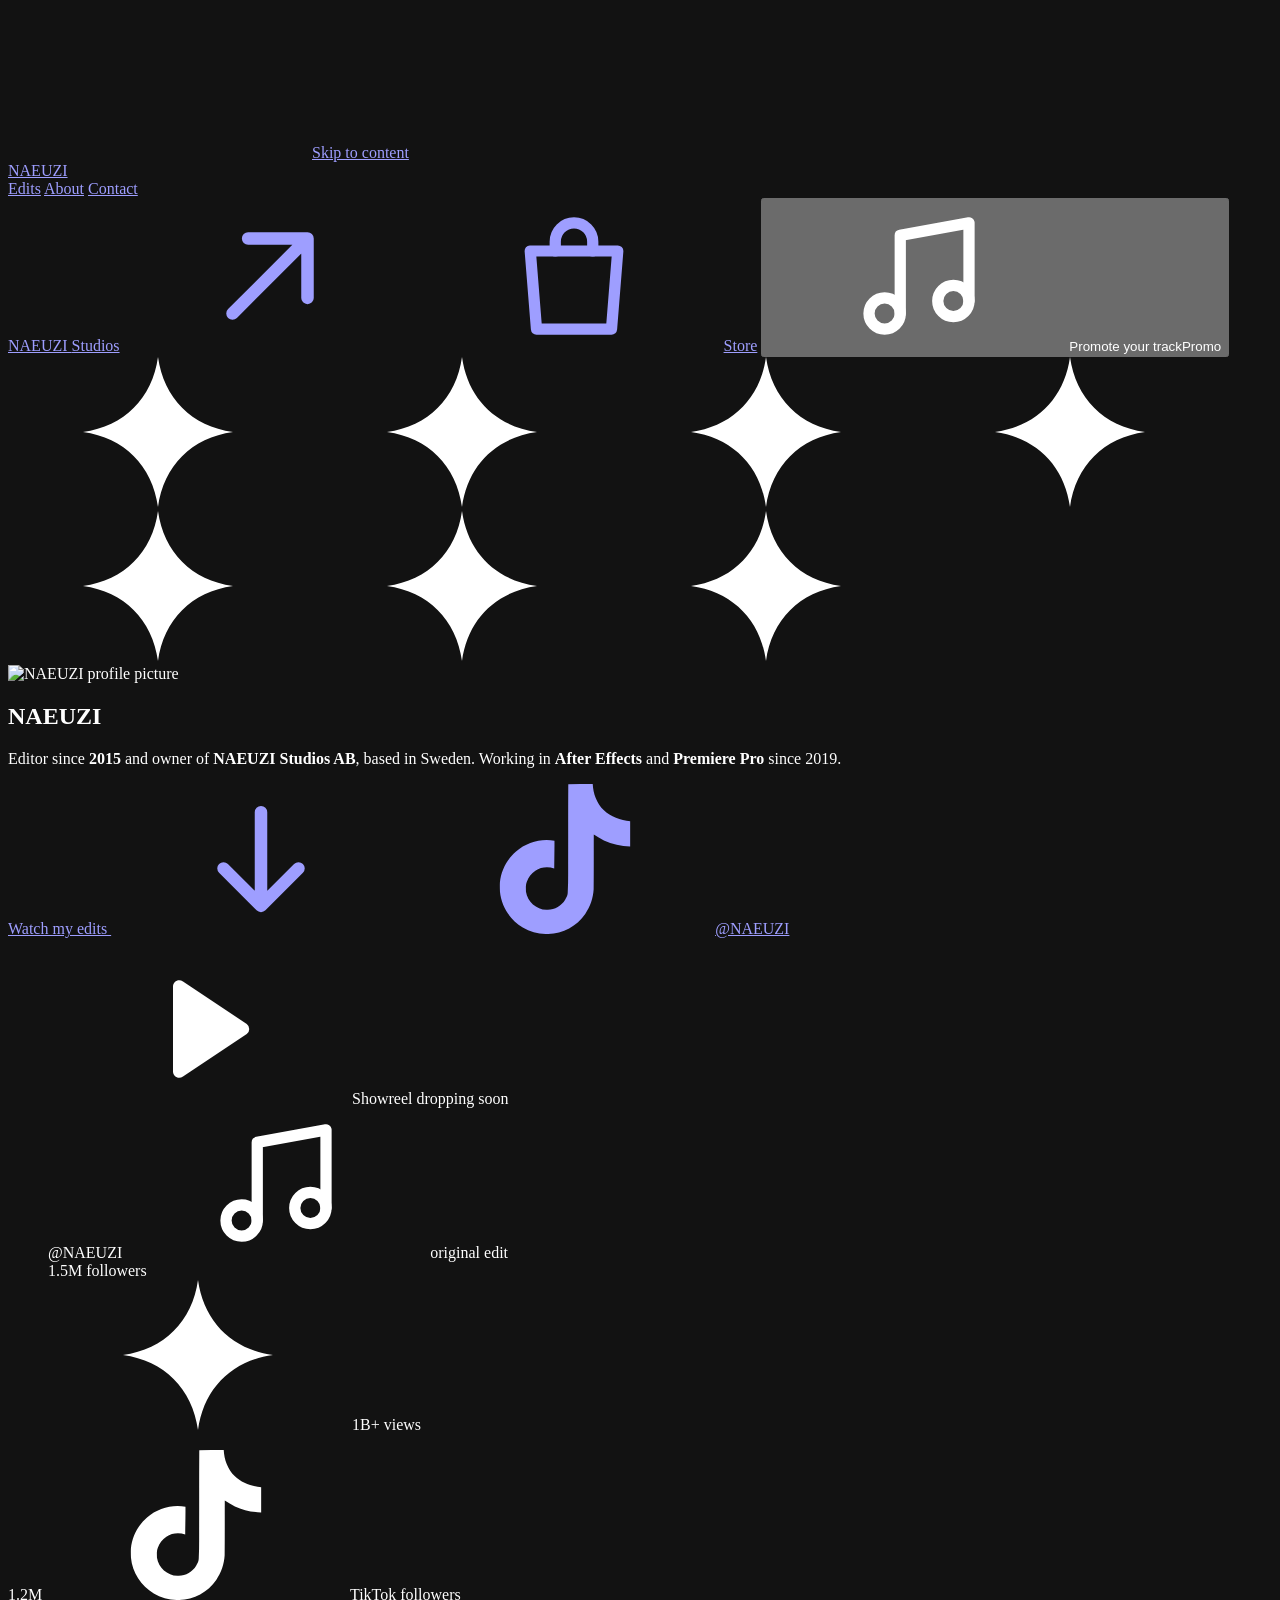
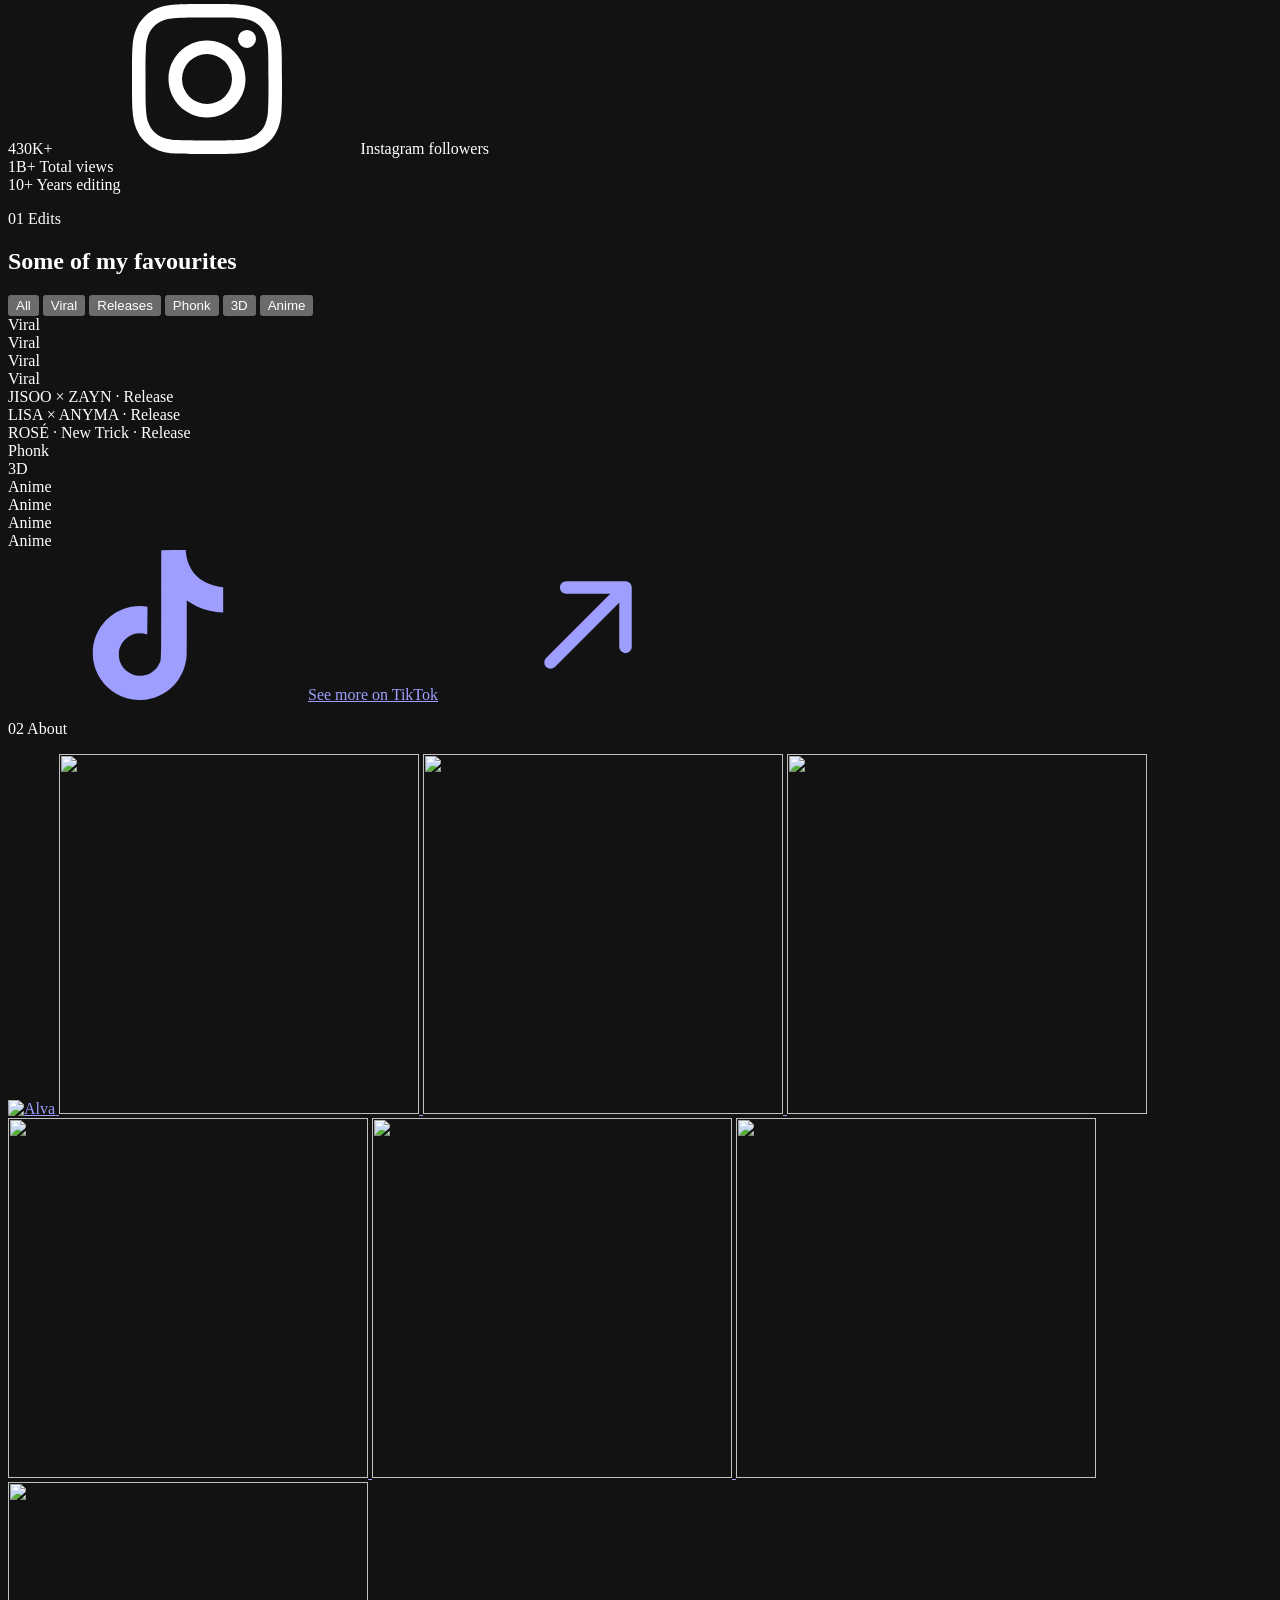
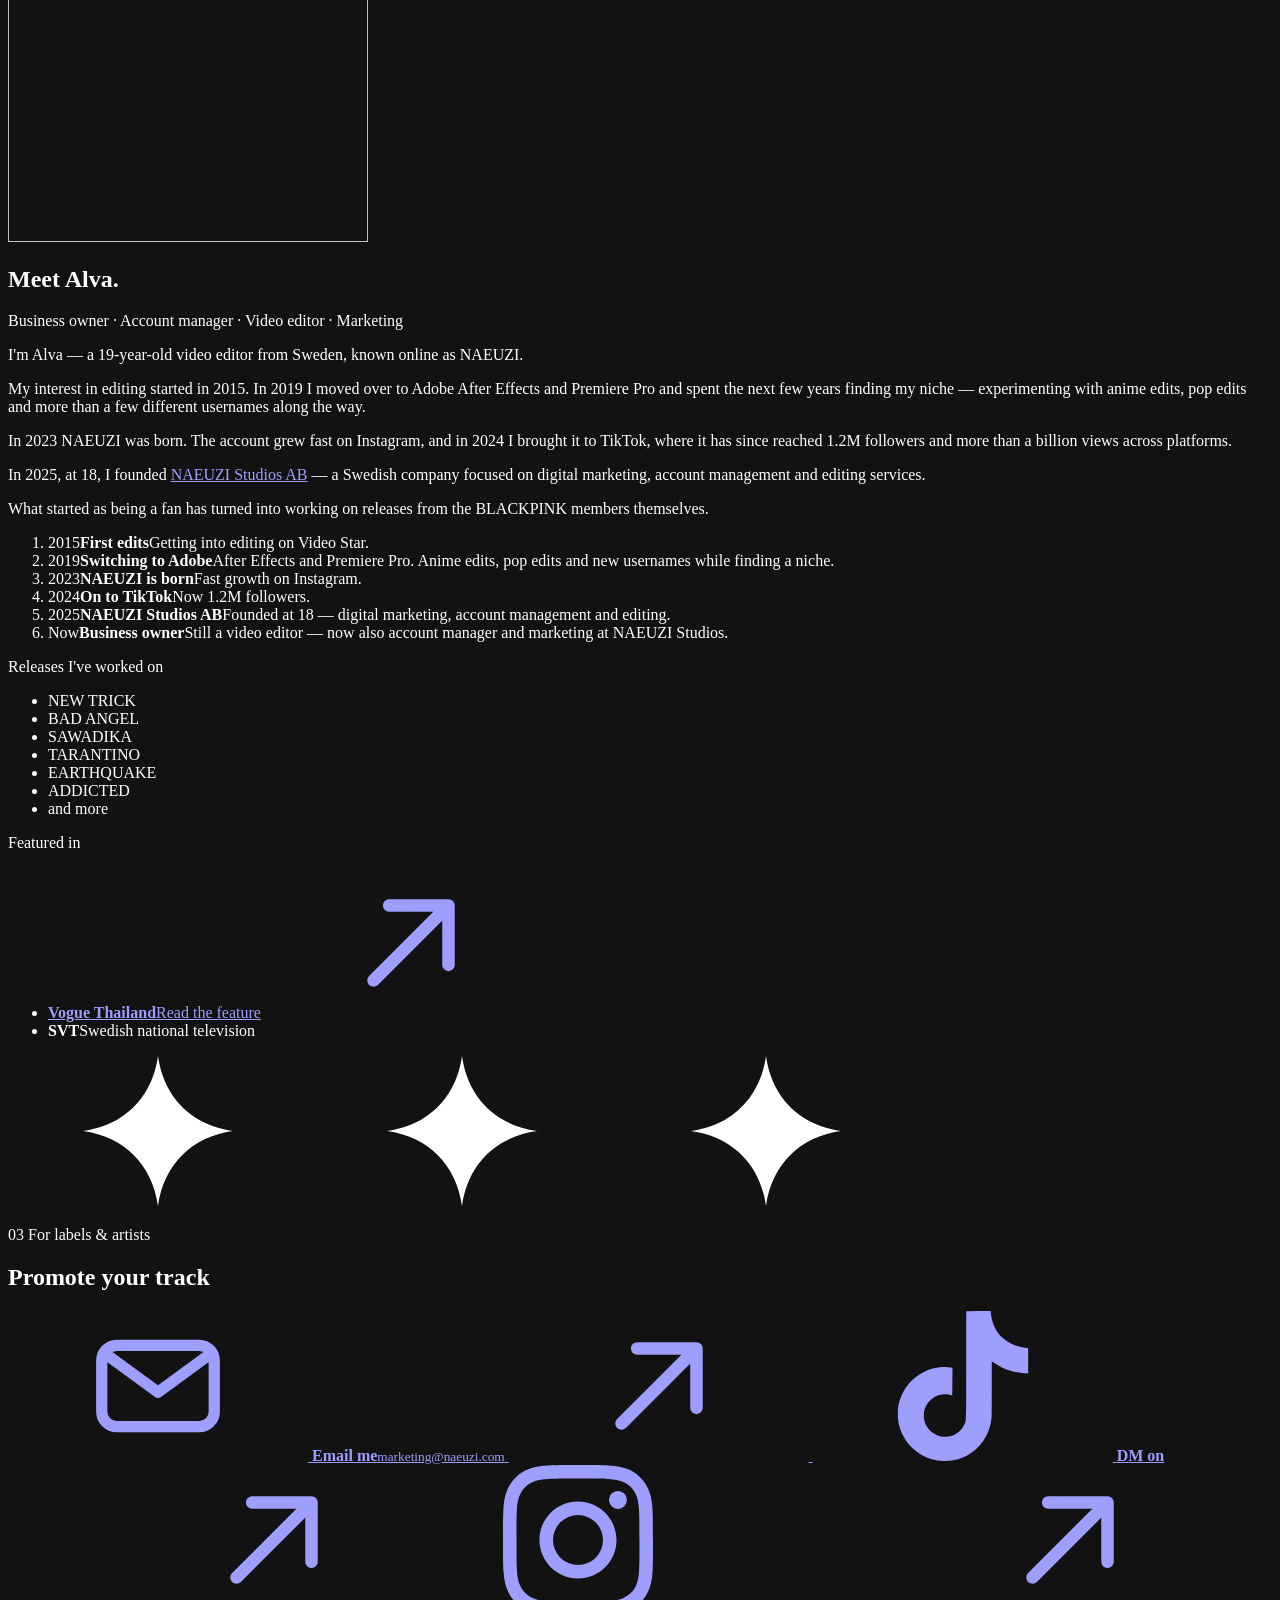
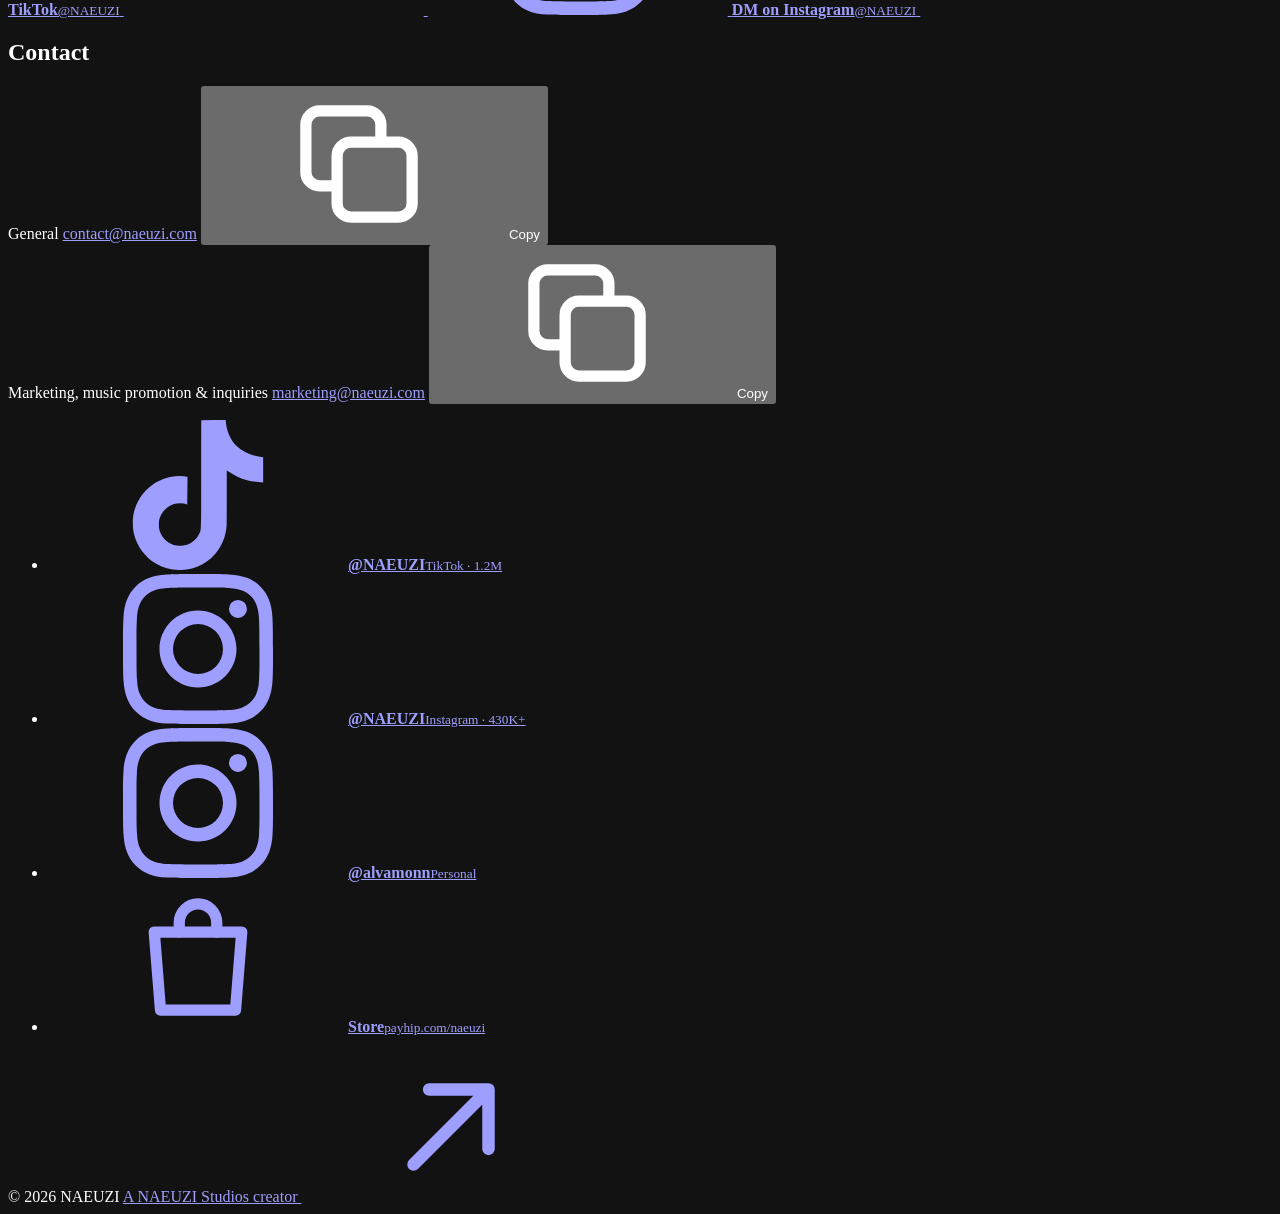
==== index.html @ 48ab193d "Add files via upload" ====
<!doctype html>
<html lang="en" class="no-js">
<head>
  <meta charset="utf-8">
  <meta name="viewport" content="width=device-width, initial-scale=1, viewport-fit=cover">
  <title>NAEUZI — Video Editor</title>
  <meta name="description" content="NAEUZI — video editor since 2015, owner of NAEUZI Studios AB (Sweden), After Effects and Premiere Pro since 2019. 1.2M on TikTok, 430K+ on Instagram, 1B+ views.">
  <meta name="theme-color" content="#0c0516">
  <meta name="color-scheme" content="dark">

  <meta property="og:type" content="website">
  <meta property="og:site_name" content="NAEUZI">
  <meta property="og:title" content="NAEUZI — Video editor">
  <meta property="og:description" content="Editing since 2015. 1.2M on TikTok · 430K+ on Instagram · 1B+ views.">
  <meta name="twitter:card" content="summary">

  <link rel="icon" href="favicon.png" type="image/png">
  <link rel="preconnect" href="https://fonts.googleapis.com">
  <link rel="preconnect" href="https://fonts.gstatic.com" crossorigin>
  <link rel="stylesheet" href="https://fonts.googleapis.com/css2?family=Manrope:wght@400;500;600;700;800&display=swap">
  <link rel="stylesheet" href="assets/css/style.css">
  <script>
    (function (d) {
      d.className = d.className.replace('no-js', 'js');
      if (matchMedia('(prefers-reduced-motion: reduce)').matches) d.classList.add('reduce-motion');
    })(document.documentElement);
  </script>
  <script src="assets/js/main.js" defer></script>
</head>
<body>
  <!-- Icon sprite (brand icons: Simple Icons, CC0) -->
  <svg class="sprite" aria-hidden="true" focusable="false">
    <symbol id="i-spark" viewBox="0 0 24 24"><path fill="currentColor" d="M12 0c.9 6.6 5.4 11.1 12 12-6.6.9-11.1 5.4-12 12-.9-6.6-5.4-11.1-12-12C6.6 11.1 11.1 6.6 12 0z"/></symbol>
    <symbol id="i-arrow" viewBox="0 0 24 24"><path d="M6 18L18 6M8.5 6H18v9.5" fill="none" stroke="currentColor" stroke-width="2" stroke-linecap="round" stroke-linejoin="round"/></symbol>
    <symbol id="i-down" viewBox="0 0 24 24"><path d="M12 4.5v15M6 13.5l6 6 6-6" fill="none" stroke="currentColor" stroke-width="2" stroke-linecap="round" stroke-linejoin="round"/></symbol>
    <symbol id="i-mail" viewBox="0 0 24 24"><g fill="none" stroke="currentColor" stroke-width="1.8" stroke-linejoin="round"><rect x="3" y="5.5" width="18" height="13" rx="2.4"/><path d="M3.8 7l8.2 6 8.2-6" stroke-linecap="round"/></g></symbol>
    <symbol id="i-copy" viewBox="0 0 24 24"><g fill="none" stroke="currentColor" stroke-width="1.8" stroke-linejoin="round"><rect x="8.5" y="8.5" width="12" height="12" rx="2.2"/><path d="M15.5 8.5V5.7a2.2 2.2 0 0 0-2.2-2.2H5.7a2.2 2.2 0 0 0-2.2 2.2v7.6a2.2 2.2 0 0 0 2.2 2.2h2.8"/></g></symbol>
    <symbol id="i-check" viewBox="0 0 24 24"><path d="M5 12.5l4.5 4.5L19 7" fill="none" stroke="currentColor" stroke-width="2" stroke-linecap="round" stroke-linejoin="round"/></symbol>
    <symbol id="i-close" viewBox="0 0 24 24"><path d="M6 6l12 12M18 6L6 18" fill="none" stroke="currentColor" stroke-width="2" stroke-linecap="round"/></symbol>
    <symbol id="i-play" viewBox="0 0 24 24"><path fill="currentColor" d="M8 5.2v13.6c0 .8.9 1.3 1.6.8l10.2-6.8a1 1 0 0 0 0-1.6L9.6 4.4C8.9 3.9 8 4.4 8 5.2z"/></symbol>
    <symbol id="i-sound" viewBox="0 0 24 24"><g fill="none" stroke="currentColor" stroke-width="1.8" stroke-linecap="round" stroke-linejoin="round"><path d="M4 9.5h3.5L12 5.5v13l-4.5-4H4z"/><path d="M15.5 9a4.5 4.5 0 0 1 0 6M18 6.5a8 8 0 0 1 0 11"/></g></symbol>
    <symbol id="i-mute" viewBox="0 0 24 24"><g fill="none" stroke="currentColor" stroke-width="1.8" stroke-linecap="round" stroke-linejoin="round"><path d="M4 9.5h3.5L12 5.5v13l-4.5-4H4z"/><path d="M16 9.5l5 5M21 9.5l-5 5"/></g></symbol>
    <symbol id="i-music" viewBox="0 0 24 24"><g fill="none" stroke="currentColor" stroke-width="1.8" stroke-linecap="round" stroke-linejoin="round"><path d="M9 18V5.5l11-2V16"/><circle cx="6.5" cy="18" r="2.5"/><circle cx="17.5" cy="16" r="2.5"/></g></symbol>
    <symbol id="i-bag" viewBox="0 0 24 24"><g fill="none" stroke="currentColor" stroke-width="1.8" stroke-linecap="round" stroke-linejoin="round"><path d="M5 8h14l-1 12.5H6z"/><path d="M9 8V6.5a3 3 0 0 1 6 0V8"/></g></symbol>
    <symbol id="i-tiktok" viewBox="0 0 24 24"><path fill="currentColor" d="M12.525.02c1.31-.02 2.61-.01 3.91-.02.08 1.53.63 3.09 1.75 4.17 1.12 1.11 2.7 1.62 4.24 1.79v4.03c-1.44-.05-2.89-.35-4.2-.97-.57-.26-1.1-.59-1.62-.93-.01 2.92.01 5.84-.02 8.75-.08 1.4-.54 2.79-1.35 3.94-1.31 1.92-3.58 3.17-5.91 3.21-1.43.08-2.86-.31-4.08-1.03-2.02-1.19-3.44-3.37-3.65-5.71-.02-.5-.03-1-.01-1.49.18-1.9 1.12-3.72 2.58-4.96 1.66-1.44 3.98-2.13 6.15-1.72.02 1.48-.04 2.96-.04 4.44-.99-.32-2.15-.23-3.02.37-.63.41-1.11 1.04-1.36 1.75-.21.51-.15 1.07-.14 1.61.24 1.64 1.82 3.02 3.5 2.87 1.12-.01 2.19-.66 2.77-1.61.19-.33.4-.67.41-1.06.1-1.79.06-3.57.07-5.36.01-4.03-.01-8.05.02-12.07z"/></symbol>
    <symbol id="i-instagram" viewBox="0 0 24 24"><path fill="currentColor" d="M7.0301.084c-1.2768.0602-2.1487.264-2.911.5634-.7888.3075-1.4575.72-2.1228 1.3877-.6652.6677-1.075 1.3368-1.3802 2.127-.2954.7638-.4956 1.6365-.552 2.914-.0564 1.2775-.0689 1.6882-.0626 4.947.0062 3.2586.0206 3.6671.0825 4.9473.061 1.2765.264 2.1482.5635 2.9107.308.7889.72 1.4573 1.388 2.1228.6679.6655 1.3365 1.0743 2.1285 1.38.7632.295 1.6361.4961 2.9134.552 1.2773.056 1.6884.069 4.9462.0627 3.2578-.0062 3.668-.0207 4.9478-.0814 1.28-.0607 2.147-.2652 2.9098-.5633.7889-.3086 1.4578-.72 2.1228-1.3881.665-.6682 1.0745-1.3378 1.3795-2.1284.2957-.7632.4966-1.636.552-2.9124.056-1.2809.0692-1.6898.063-4.948-.0063-3.2583-.021-3.6668-.0817-4.9465-.0607-1.2797-.264-2.1487-.5633-2.9117-.3084-.7889-.72-1.4568-1.3876-2.1228C21.2982 1.33 20.628.9208 19.8378.6165 19.074.321 18.2017.1197 16.9244.0645 15.6471.0093 15.236-.005 11.977.0014 8.718.0076 8.31.0215 7.0301.0839m.1402 21.6932c-1.17-.0509-1.8053-.2453-2.2287-.408-.5606-.216-.96-.4771-1.3819-.895-.422-.4178-.6811-.8186-.9-1.378-.1644-.4234-.3624-1.058-.4171-2.228-.0595-1.2645-.072-1.6442-.079-4.848-.007-3.2037.0053-3.583.0607-4.848.05-1.169.2456-1.805.408-2.2282.216-.5613.4762-.96.895-1.3816.4188-.4217.8184-.6814 1.3783-.9003.423-.1651 1.0575-.3614 2.227-.4171 1.2655-.06 1.6447-.072 4.848-.079 3.2033-.007 3.5835.005 4.8495.0608 1.169.0508 1.8053.2445 2.228.408.5608.216.96.4754 1.3816.895.4217.4194.6816.8176.9005 1.3787.1653.4217.3617 1.056.4169 2.2263.0602 1.2655.0739 1.645.0796 4.848.0058 3.203-.0055 3.5834-.061 4.848-.051 1.17-.245 1.8055-.408 2.2294-.216.5604-.4763.96-.8954 1.3814-.419.4215-.8181.6811-1.3783.9-.4224.1649-1.0577.3617-2.2262.4174-1.2656.0595-1.6448.072-4.8493.079-3.2045.007-3.5825-.006-4.848-.0608M16.953 5.5864A1.44 1.44 0 1 0 18.39 4.144a1.44 1.44 0 0 0-1.437 1.4424M5.8385 12.012c.0067 3.4032 2.7706 6.1557 6.173 6.1493 3.4026-.0065 6.157-2.7701 6.1506-6.1733-.0065-3.4032-2.771-6.1565-6.174-6.1498-3.403.0067-6.156 2.771-6.1496 6.1738M8 12.0077a4 4 0 1 1 4.008 3.9921A3.9996 3.9996 0 0 1 8 12.0077"/></symbol>
  </svg>

  <a class="skip-link" href="#main">Skip to content</a>

  <!-- Atmosphere -->
  <div class="grain" aria-hidden="true"></div>

  <!-- Nav -->
  <header class="nav" data-nav>
    <a class="brand" href="#top" aria-label="NAEUZI — back to top">
      <span class="brand__name">NAEUZI</span>
    </a>
    <nav class="nav__links" aria-label="Sections">
      <a href="#work">Edits</a>
      <a href="#about">About</a>
      <a href="#contact">Contact</a>
    </nav>
    <div class="nav__actions">
      <a class="btn btn--ghost btn--sm" href="https://naeuzistudios.com" target="_blank" rel="noopener"><span><span class="hide-sm">NAEUZI </span>Studios</span><svg class="icon" aria-hidden="true"><use href="#i-arrow"/></svg></a>
      <a class="btn btn--ghost btn--sm" href="https://payhip.com/naeuzi" target="_blank" rel="noopener"><svg class="icon" aria-hidden="true"><use href="#i-bag"/></svg>Store</a>
      <button class="btn btn--primary btn--sm" type="button" data-promo-open>
        <svg class="icon" aria-hidden="true"><use href="#i-music"/></svg><span class="hide-sm">Promote your track</span><span class="show-sm">Promo</span>
      </button>
    </div>
  </header>

  <main id="main">
    <!-- Hero -->
    <section class="hero" id="top">
      <div class="sparks" aria-hidden="true">
        <svg style="--x:8%;--y:22%;--s:18px;--d:0s"><use href="#i-spark"/></svg>
        <svg style="--x:17%;--y:70%;--s:12px;--d:1.2s"><use href="#i-spark"/></svg>
        <svg style="--x:44%;--y:12%;--s:10px;--d:.6s"><use href="#i-spark"/></svg>
        <svg style="--x:53%;--y:84%;--s:16px;--d:2s"><use href="#i-spark"/></svg>
        <svg style="--x:91%;--y:18%;--s:14px;--d:1.6s"><use href="#i-spark"/></svg>
        <svg style="--x:96%;--y:62%;--s:9px;--d:.3s"><use href="#i-spark"/></svg>
        <svg style="--x:70%;--y:6%;--s:8px;--d:2.4s"><use href="#i-spark"/></svg>
      </div>

      <div class="hero__text">
        <img class="hero__avatar" src="assets/img/pfp.jpg" width="428" height="531" alt="NAEUZI profile picture" data-reveal>
        <h1 class="hero__title">
          <span class="line" data-reveal><span class="hl">NAEUZI</span></span>
        </h1>
        <p class="hero__lead" data-reveal>Editor since <strong>2015</strong> and owner of <strong>NAEUZI Studios AB</strong>, based in Sweden. Working in <strong>After Effects</strong> and <strong>Premiere Pro</strong> since 2019.</p>
        <div class="hero__actions" data-reveal>
          <a class="btn btn--primary" href="#work">Watch my edits <svg class="icon" aria-hidden="true"><use href="#i-down"/></svg></a>
          <a class="btn btn--ghost" href="https://www.tiktok.com/@naeuzi" target="_blank" rel="noopener"><svg class="icon" aria-hidden="true"><use href="#i-tiktok"/></svg>@NAEUZI</a>
        </div>
      </div>

      <!-- Featured edit: put a showreel here later (see README) -->
      <figure class="hero__phone" data-reveal>
        <div class="phone">
          <div class="phone__screen edit__media" data-src="assets/edits/showreel.mp4" data-poster="assets/edits/showreel.jpg">
            <div class="placeholder">
              <svg class="placeholder__icon" aria-hidden="true"><use href="#i-play"/></svg>
              <span class="placeholder__label">Showreel</span>
              <span class="placeholder__sub">dropping soon</span>
            </div>
          </div>
          <div class="phone__ui" aria-hidden="true">
            <span class="phone__handle">@NAEUZI</span>
            <span class="phone__sound"><svg class="icon"><use href="#i-music"/></svg> original edit</span>
          </div>
        </div>
        <figcaption class="float-tag float-tag--a">1.5M followers</figcaption>
        <figcaption class="float-tag float-tag--b"><svg class="icon" aria-hidden="true"><use href="#i-spark"/></svg> 1B+ views</figcaption>
      </figure>
    </section>

    <!-- Stats -->
    <section class="stats" aria-label="Numbers">
      <div class="stat" data-reveal>
        <span class="stat__num" data-count="1.2" data-decimals="1" data-suffix="M">1.2M</span>
        <span class="stat__label"><svg class="icon" aria-hidden="true"><use href="#i-tiktok"/></svg> TikTok followers</span>
      </div>
      <div class="stat" data-reveal>
        <span class="stat__num" data-count="430" data-suffix="K+">430K+</span>
        <span class="stat__label"><svg class="icon" aria-hidden="true"><use href="#i-instagram"/></svg> Instagram followers</span>
      </div>
      <div class="stat" data-reveal>
        <span class="stat__num" data-count="1" data-suffix="B+">1B+</span>
        <span class="stat__label">Total views</span>
      </div>
      <div class="stat" data-reveal>
        <span class="stat__num" data-count="10" data-suffix="+" data-years-since="2015">10+</span>
        <span class="stat__label">Years editing</span>
      </div>
    </section>


    <!-- Work -->
    <section class="section" id="work">
      <header class="section__head">
        <p class="eyebrow" data-reveal><span>01</span> Edits</p>
        <h2 class="section__title" data-reveal>Some of my favourites</h2>
      </header>

      <div class="filters" role="group" aria-label="Filter edits" data-reveal>
        <button type="button" aria-pressed="true" data-filter="all">All</button>
        <button type="button" aria-pressed="false" data-filter="viral">Viral</button>
        <button type="button" aria-pressed="false" data-filter="release">Releases</button>
        <button type="button" aria-pressed="false" data-filter="phonk">Phonk</button>
        <button type="button" aria-pressed="false" data-filter="3d">3D</button>
        <button type="button" aria-pressed="false" data-filter="anime">Anime</button>
      </div>

      <!--
        EDIT SLOTS — see README "Adding your edits".
        Fill data-src with a video file (e.g. assets/edits/anime-01.mp4) and/or
        data-link with the TikTok / Instagram post. Empty slots show "coming soon".
      -->
      <div class="edits">
        <article class="edit" data-cat="viral" data-reveal>
          <div class="edit__media" data-src="assets/edits/viral-01.mp4" data-poster="assets/edits/viral-01.jpg" data-views="24.7M" data-link="https://www.tiktok.com/@naeuzi/video/7648976944112995606"></div>
          <footer class="edit__meta"><span class="edit__tag">Viral</span></footer>
        </article>
        <article class="edit" data-cat="viral" data-reveal>
          <div class="edit__media" data-src="assets/edits/viral-02.mp4" data-poster="assets/edits/viral-02.jpg" data-views="17.5M" data-link="https://www.tiktok.com/@naeuzi/video/7472521870210780438"></div>
          <footer class="edit__meta"><span class="edit__tag">Viral</span></footer>
        </article>
        <article class="edit" data-cat="viral" data-reveal>
          <div class="edit__media" data-src="assets/edits/viral-03.mp4" data-poster="assets/edits/viral-03.jpg" data-views="22M" data-link="https://www.tiktok.com/@naeuzi/video/7454333151347887382"></div>
          <footer class="edit__meta"><span class="edit__tag">Viral</span></footer>
        </article>
        <article class="edit" data-cat="viral" data-reveal>
          <div class="edit__media" data-src="assets/edits/viral-04.mp4" data-poster="assets/edits/viral-04.jpg" data-views="10M" data-link="https://www.tiktok.com/@naeuzi/video/7694306692527361302"></div>
          <footer class="edit__meta"><span class="edit__tag">Viral</span></footer>
        </article>
        <article class="edit" data-cat="release" data-reveal>
          <div class="edit__media" data-src="assets/edits/release-01.mp4" data-poster="assets/edits/release-01.jpg" data-link="https://www.tiktok.com/@naeuzi/video/7559190775293054230"></div>
          <footer class="edit__meta"><span class="edit__tag">JISOO × ZAYN · Release</span></footer>
        </article>
        <article class="edit" data-cat="release" data-reveal>
          <div class="edit__media" data-src="assets/edits/release-02.mp4" data-poster="assets/edits/release-02.jpg" data-link="https://www.tiktok.com/@naeuzi/video/7626412530797219094"></div>
          <footer class="edit__meta"><span class="edit__tag">LISA × ANYMA · Release</span></footer>
        </article>
        <article class="edit" data-cat="release" data-reveal>
          <div class="edit__media" data-src="assets/edits/release-03.mp4" data-poster="assets/edits/release-03.jpg" data-link="https://www.tiktok.com/@naeuzi/video/7686655894150532374"></div>
          <footer class="edit__meta"><span class="edit__tag">ROSÉ · New Trick · Release</span></footer>
        </article>
        <article class="edit" data-cat="phonk" data-reveal>
          <div class="edit__media" data-src="assets/edits/phonk-01.mp4" data-poster="assets/edits/phonk-01.jpg" data-fit="contain" data-link="https://www.tiktok.com/@naeuzi/video/7642870063099383062"></div>
          <footer class="edit__meta"><span class="edit__tag">Phonk</span></footer>
        </article>
        <article class="edit" data-cat="3d" data-reveal>
          <div class="edit__media" data-src="assets/edits/3d-01.mp4" data-poster="assets/edits/3d-01.jpg" data-fit="contain" data-link=""></div>
          <footer class="edit__meta"><span class="edit__tag">3D</span></footer>
        </article>
        <article class="edit" data-cat="anime" data-reveal>
          <div class="edit__media" data-src="assets/edits/anime-01.mp4" data-poster="assets/edits/anime-01.jpg" data-fit="contain" data-link=""></div>
          <footer class="edit__meta"><span class="edit__tag">Anime</span></footer>
        </article>
        <article class="edit" data-cat="anime" data-reveal>
          <div class="edit__media" data-src="assets/edits/anime-02.mp4" data-poster="assets/edits/anime-02.jpg" data-fit="contain" data-link=""></div>
          <footer class="edit__meta"><span class="edit__tag">Anime</span></footer>
        </article>
        <article class="edit" data-cat="anime" data-reveal>
          <div class="edit__media" data-src="assets/edits/anime-03.mp4" data-poster="assets/edits/anime-03.jpg" data-fit="contain" data-link=""></div>
          <footer class="edit__meta"><span class="edit__tag">Anime</span></footer>
        </article>
        <article class="edit" data-cat="anime" data-reveal>
          <div class="edit__media" data-src="assets/edits/anime-04.mp4" data-poster="assets/edits/anime-04.jpg" data-fit="contain" data-link=""></div>
          <footer class="edit__meta"><span class="edit__tag">Anime</span></footer>
        </article>
      </div>

      <div class="see-more" data-reveal>
        <a class="btn btn--ghost" href="https://www.tiktok.com/@naeuzi" target="_blank" rel="noopener"><svg class="icon" aria-hidden="true"><use href="#i-tiktok"/></svg>See more on TikTok<svg class="icon" aria-hidden="true"><use href="#i-arrow"/></svg></a>
      </div>
    </section>

    <!-- About -->
    <section class="section about" id="about">
      <div class="about__text">
        <p class="eyebrow" data-reveal><span>02</span> About</p>
        <div class="about__head" data-reveal>
          <a class="about__photo" href="https://www.instagram.com/alvamonn" target="_blank" rel="noopener" aria-label="Alva on Instagram (@alvamonn)">
            <img class="is-on" src="assets/img/alva-2.jpg" width="360" height="360" alt="Alva">
            <img src="assets/img/alva-3.jpg" width="360" height="360" alt="" aria-hidden="true">
            <img src="assets/img/alva-4.jpg" width="360" height="360" alt="" aria-hidden="true" loading="lazy">
            <img src="assets/img/alva-5.jpg" width="360" height="360" alt="" aria-hidden="true" loading="lazy">
            <img src="assets/img/alva-6.jpg" width="360" height="360" alt="" aria-hidden="true" loading="lazy">
            <img src="assets/img/alva-7.jpg" width="360" height="360" alt="" aria-hidden="true" loading="lazy">
            <img src="assets/img/alva-8.jpg" width="360" height="360" alt="" aria-hidden="true" loading="lazy">
            <img src="assets/img/alva-9.jpg" width="360" height="360" alt="" aria-hidden="true" loading="lazy">
          </a>
          <h2 class="section__title">Meet Alva.</h2>
        </div>
        <p class="about__roles" data-reveal>Business owner <span>·</span> Account manager <span>·</span> Video editor <span>·</span> Marketing</p>
        <p class="about__intro" data-reveal>I'm Alva — a 19-year-old video editor from Sweden, known online as NAEUZI.</p>
        <p class="section__lead" data-reveal>My interest in editing started in 2015. In 2019 I moved over to Adobe After Effects and Premiere Pro and spent the next few years finding my niche — experimenting with anime edits, pop edits and more than a few different usernames along the way.</p>
        <p class="section__lead" data-reveal>In 2023 NAEUZI was born. The account grew fast on Instagram, and in 2024 I brought it to TikTok, where it has since reached 1.2M followers and more than a billion views across platforms.</p>
        <p class="section__lead" data-reveal>In 2025, at 18, I founded <a class="link" href="https://naeuzistudios.com" target="_blank" rel="noopener">NAEUZI Studios AB</a> — a Swedish company focused on digital marketing, account management and editing services.</p>
        <p class="section__lead" data-reveal>What started as being a fan has turned into working on releases from the BLACKPINK members themselves.</p>
      </div>
      <ol class="timeline" aria-label="Timeline">
        <li data-reveal><span class="timeline__year">2015</span><span class="timeline__text"><strong>First edits</strong>Getting into editing on Video Star.</span></li>
        <li data-reveal><span class="timeline__year">2019</span><span class="timeline__text"><strong>Switching to Adobe</strong>After Effects and Premiere Pro. Anime edits, pop edits and new usernames while finding a niche.</span></li>
        <li data-reveal><span class="timeline__year">2023</span><span class="timeline__text"><strong>NAEUZI is born</strong>Fast growth on Instagram.</span></li>
        <li data-reveal><span class="timeline__year">2024</span><span class="timeline__text"><strong>On to TikTok</strong>Now 1.2M followers.</span></li>
        <li data-reveal><span class="timeline__year">2025</span><span class="timeline__text"><strong>NAEUZI Studios AB</strong>Founded at 18 — digital marketing, account management and editing.</span></li>
        <li data-reveal><span class="timeline__year">Now</span><span class="timeline__text"><strong>Business owner</strong>Still a video editor — now also account manager and marketing at NAEUZI Studios.</span></li>
      </ol>

      <div class="about__cards">
        <div class="about__card" data-reveal>
          <p class="about__label">Releases I've worked on</p>
          <ul class="chips">
            <li>NEW TRICK</li><li>BAD ANGEL</li><li>SAWADIKA</li><li>TARANTINO</li><li>EARTHQUAKE</li><li>ADDICTED</li><li class="chips__more">and more</li>
          </ul>
        </div>
        <div class="about__card" data-reveal>
          <p class="about__label">Featured in</p>
          <ul class="press">
            <li><a href="https://vogue.co.th/article/naeuzi" target="_blank" rel="noopener"><strong>Vogue Thailand</strong><span>Read the feature</span><svg class="icon" aria-hidden="true"><use href="#i-arrow"/></svg></a></li>
            <li><div><strong>SVT</strong><span>Swedish national television</span></div></li>
          </ul>
        </div>
      </div>
    </section>

    <!-- Promote your track -->
    <section class="section promo" id="promo">
      <div class="promo__card">
        <div class="sparks" aria-hidden="true">
          <svg style="--x:6%;--y:14%;--s:14px;--d:.4s"><use href="#i-spark"/></svg>
          <svg style="--x:94%;--y:20%;--s:18px;--d:1.4s"><use href="#i-spark"/></svg>
          <svg style="--x:88%;--y:86%;--s:10px;--d:2.2s"><use href="#i-spark"/></svg>
        </div>
        <header class="section__head section__head--center">
          <p class="eyebrow" data-reveal><span>03</span> For labels &amp; artists</p>
          <h2 class="section__title" data-reveal>Promote <span class="hl">your</span> track</h2>
        </header>

        <div class="reach" data-reveal>
          <a class="reach__opt reach__opt--main" href="mailto:marketing@naeuzi.com?subject=Track%20promotion&amp;body=Hi%20naeuzi!%0A%0AArtist%20%2F%20label%3A%20%0ATrack%20link%3A%20%0ARelease%20date%3A%20%0APlatforms%20(TikTok%20%2F%20Instagram)%3A%20%0ABudget%3A%20%0A%0AThanks!">
            <svg class="icon" aria-hidden="true"><use href="#i-mail"/></svg>
            <span><strong>Email me</strong><small>marketing@naeuzi.com</small></span>
            <svg class="icon reach__arrow" aria-hidden="true"><use href="#i-arrow"/></svg>
          </a>
          <a class="reach__opt" href="https://www.tiktok.com/@naeuzi" target="_blank" rel="noopener">
            <svg class="icon" aria-hidden="true"><use href="#i-tiktok"/></svg>
            <span><strong>DM on TikTok</strong><small>@NAEUZI</small></span>
            <svg class="icon reach__arrow" aria-hidden="true"><use href="#i-arrow"/></svg>
          </a>
          <a class="reach__opt" href="https://ig.me/m/naeuzi" target="_blank" rel="noopener">
            <svg class="icon" aria-hidden="true"><use href="#i-instagram"/></svg>
            <span><strong>DM on Instagram</strong><small>@NAEUZI</small></span>
            <svg class="icon reach__arrow" aria-hidden="true"><use href="#i-arrow"/></svg>
          </a>
        </div>
      </div>
    </section>

    <!-- Contact -->
    <section class="section contact" id="contact">
      <h2 class="contact__title" data-reveal>Contact</h2>
      <div class="contact__mails" data-reveal>
        <div class="contact__mail">
          <span class="contact__kind">General</span>
          <a class="contact__addr" href="mailto:contact@naeuzi.com">contact@naeuzi.com</a>
          <button class="btn btn--ghost btn--sm" type="button" data-copy="contact@naeuzi.com"><svg class="icon" aria-hidden="true"><use href="#i-copy"/></svg><span>Copy</span></button>
        </div>
        <div class="contact__mail">
          <span class="contact__kind">Marketing, music promotion &amp; inquiries</span>
          <a class="contact__addr" href="mailto:marketing@naeuzi.com">marketing@naeuzi.com</a>
          <button class="btn btn--ghost btn--sm" type="button" data-copy="marketing@naeuzi.com"><svg class="icon" aria-hidden="true"><use href="#i-copy"/></svg><span>Copy</span></button>
        </div>
      </div>
      <ul class="socials" data-reveal>
        <li><a href="https://www.tiktok.com/@naeuzi" target="_blank" rel="noopener"><svg class="icon" aria-hidden="true"><use href="#i-tiktok"/></svg><span><strong>@NAEUZI</strong><small>TikTok · 1.2M</small></span></a></li>
        <li><a href="https://www.instagram.com/naeuzi" target="_blank" rel="noopener"><svg class="icon" aria-hidden="true"><use href="#i-instagram"/></svg><span><strong>@NAEUZI</strong><small>Instagram · 430K+</small></span></a></li>
        <li><a href="https://www.instagram.com/alvamonn" target="_blank" rel="noopener"><svg class="icon" aria-hidden="true"><use href="#i-instagram"/></svg><span><strong>@alvamonn</strong><small>Personal</small></span></a></li>
        <li><a href="https://payhip.com/naeuzi" target="_blank" rel="noopener"><svg class="icon" aria-hidden="true"><use href="#i-bag"/></svg><span><strong>Store</strong><small>payhip.com/naeuzi</small></span></a></li>
      </ul>
    </section>
  </main>

  <footer class="footer">
    <span>© <span data-year>2026</span> NAEUZI</span>
    <a href="https://naeuzistudios.com" target="_blank" rel="noopener">A NAEUZI Studios creator <svg class="icon" aria-hidden="true"><use href="#i-arrow"/></svg></a>
  </footer>

  <!-- Promote your track: choose how to reach out -->
  <dialog class="modal" id="promo-modal" aria-labelledby="promo-modal-title">
    <form method="dialog" class="modal__close-form"><button class="icon-btn" aria-label="Close"><svg class="icon" aria-hidden="true"><use href="#i-close"/></svg></button></form>
    <p class="eyebrow"><svg class="icon" aria-hidden="true"><use href="#i-music"/></svg> For labels &amp; artists</p>
    <h2 class="modal__title" id="promo-modal-title">Promote your track</h2>
    <p class="modal__lead">Pick how you'd like to reach me. Include the track link, release date and your budget.</p>
    <div class="reach reach--stack">
      <a class="reach__opt reach__opt--main" href="mailto:marketing@naeuzi.com?subject=Track%20promotion&amp;body=Hi%20naeuzi!%0A%0AArtist%20%2F%20label%3A%20%0ATrack%20link%3A%20%0ARelease%20date%3A%20%0APlatforms%20(TikTok%20%2F%20Instagram)%3A%20%0ABudget%3A%20%0A%0AThanks!">
        <svg class="icon" aria-hidden="true"><use href="#i-mail"/></svg>
        <span><strong>Email</strong><small>marketing@naeuzi.com</small></span>
        <svg class="icon reach__arrow" aria-hidden="true"><use href="#i-arrow"/></svg>
      </a>
      <a class="reach__opt" href="https://www.tiktok.com/@naeuzi" target="_blank" rel="noopener">
        <svg class="icon" aria-hidden="true"><use href="#i-tiktok"/></svg>
        <span><strong>TikTok DM</strong><small>@NAEUZI</small></span>
        <svg class="icon reach__arrow" aria-hidden="true"><use href="#i-arrow"/></svg>
      </a>
      <a class="reach__opt" href="https://ig.me/m/naeuzi" target="_blank" rel="noopener">
        <svg class="icon" aria-hidden="true"><use href="#i-instagram"/></svg>
        <span><strong>Instagram DM</strong><small>@NAEUZI</small></span>
        <svg class="icon reach__arrow" aria-hidden="true"><use href="#i-arrow"/></svg>
      </a>
    </div>
  </dialog>

  <div class="toast" role="status" aria-live="polite"></div>
</body>
</html>
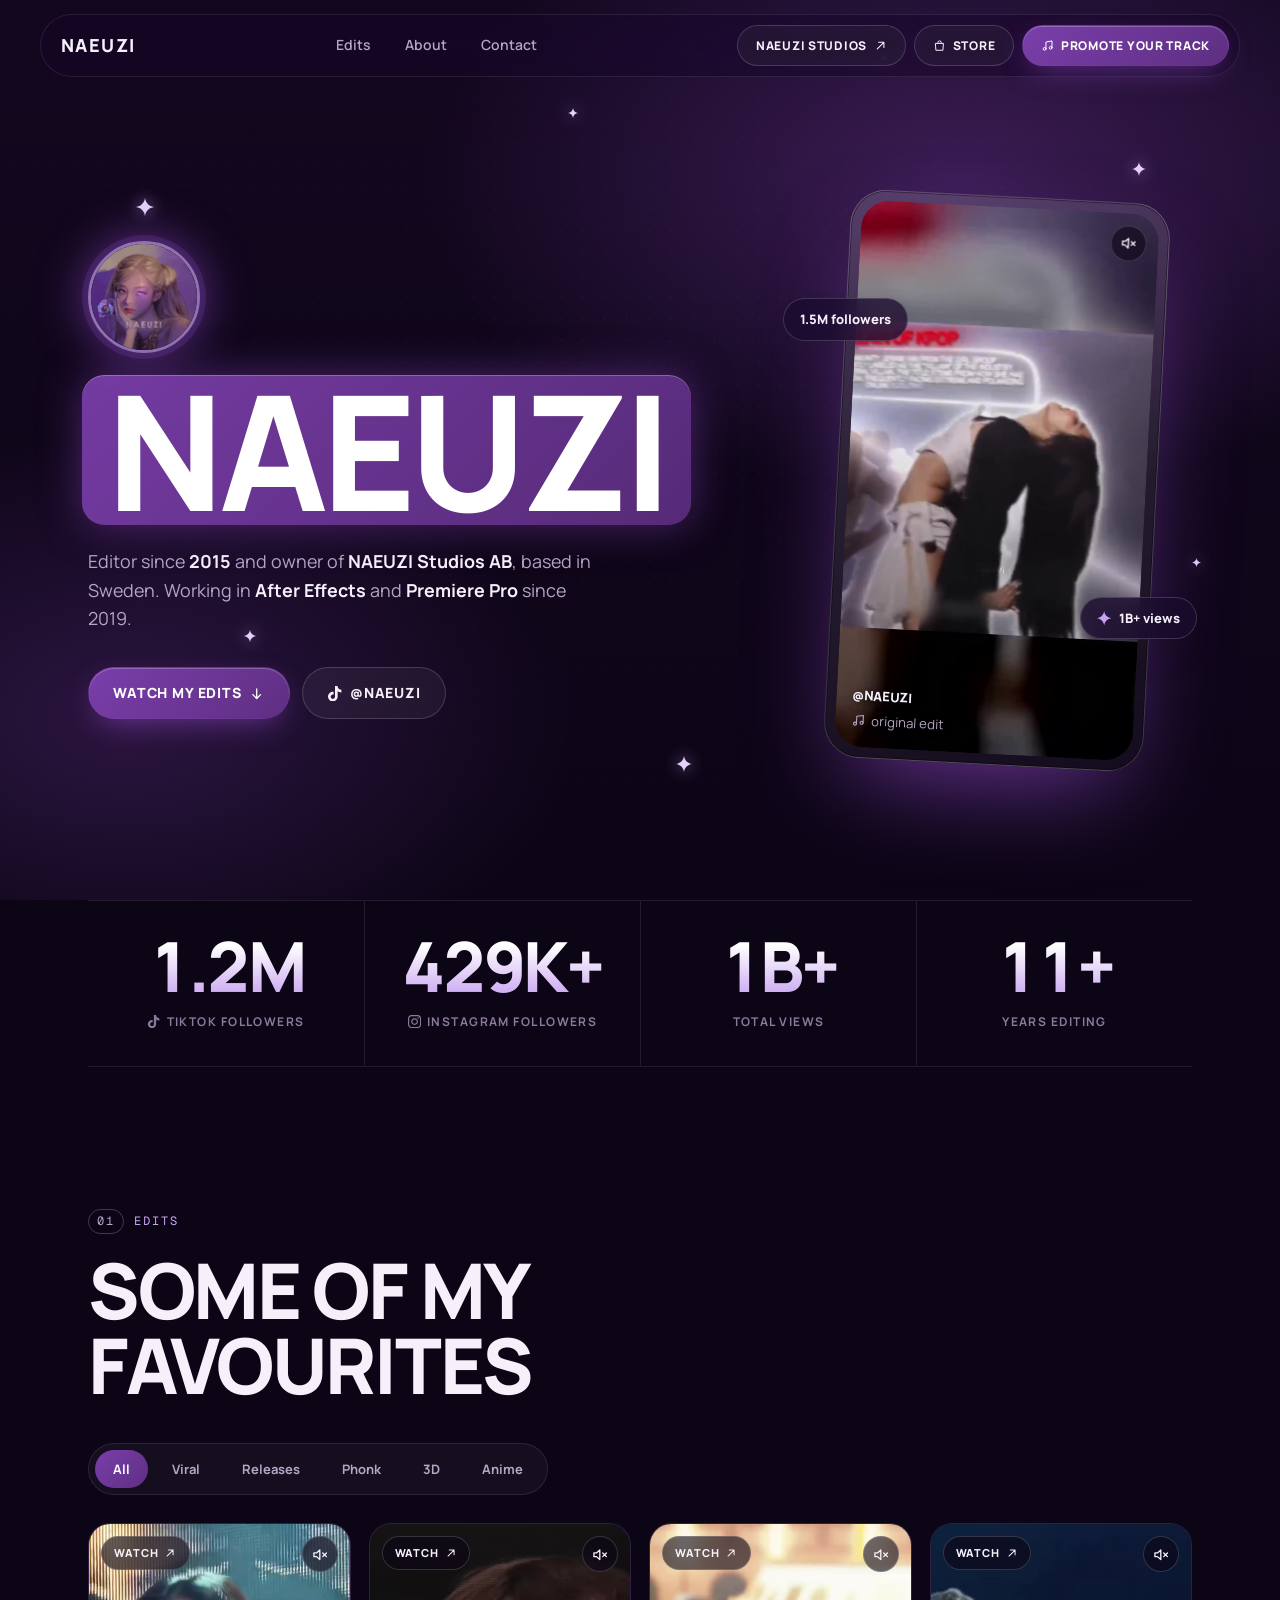
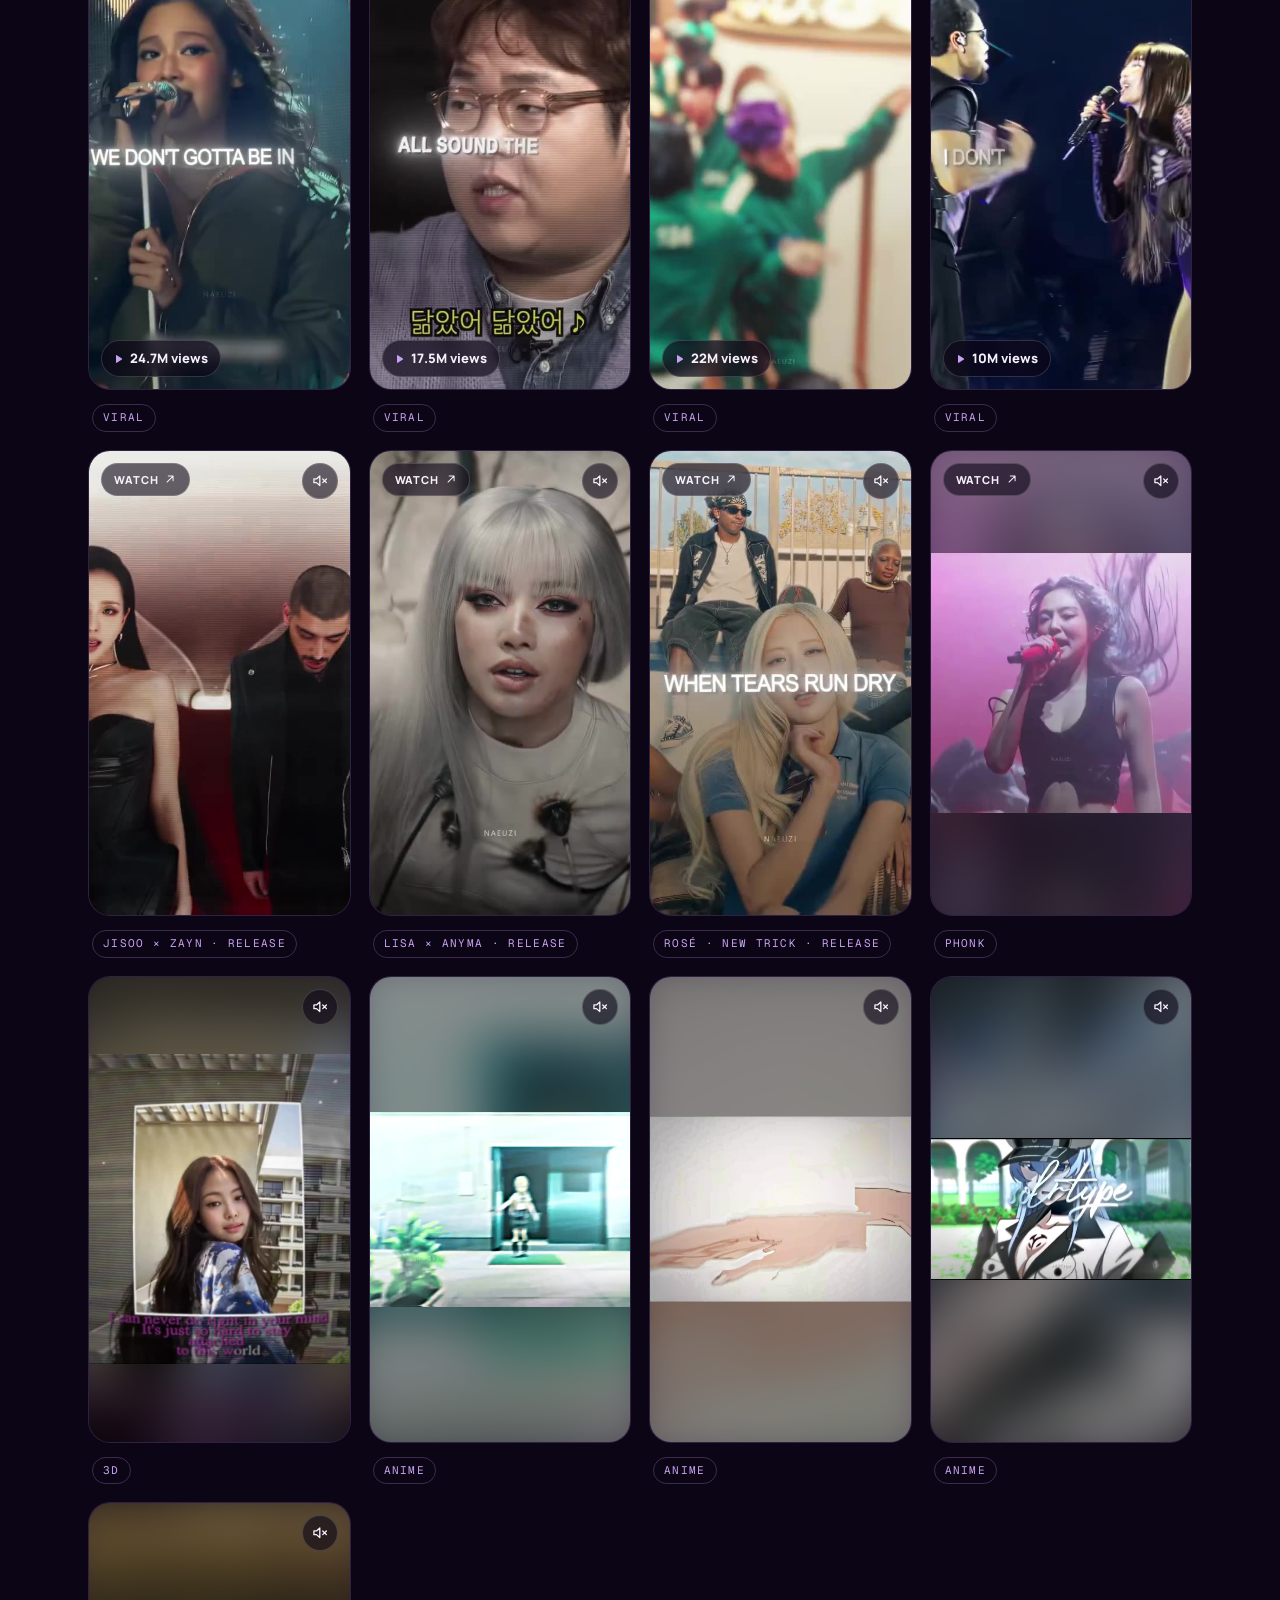
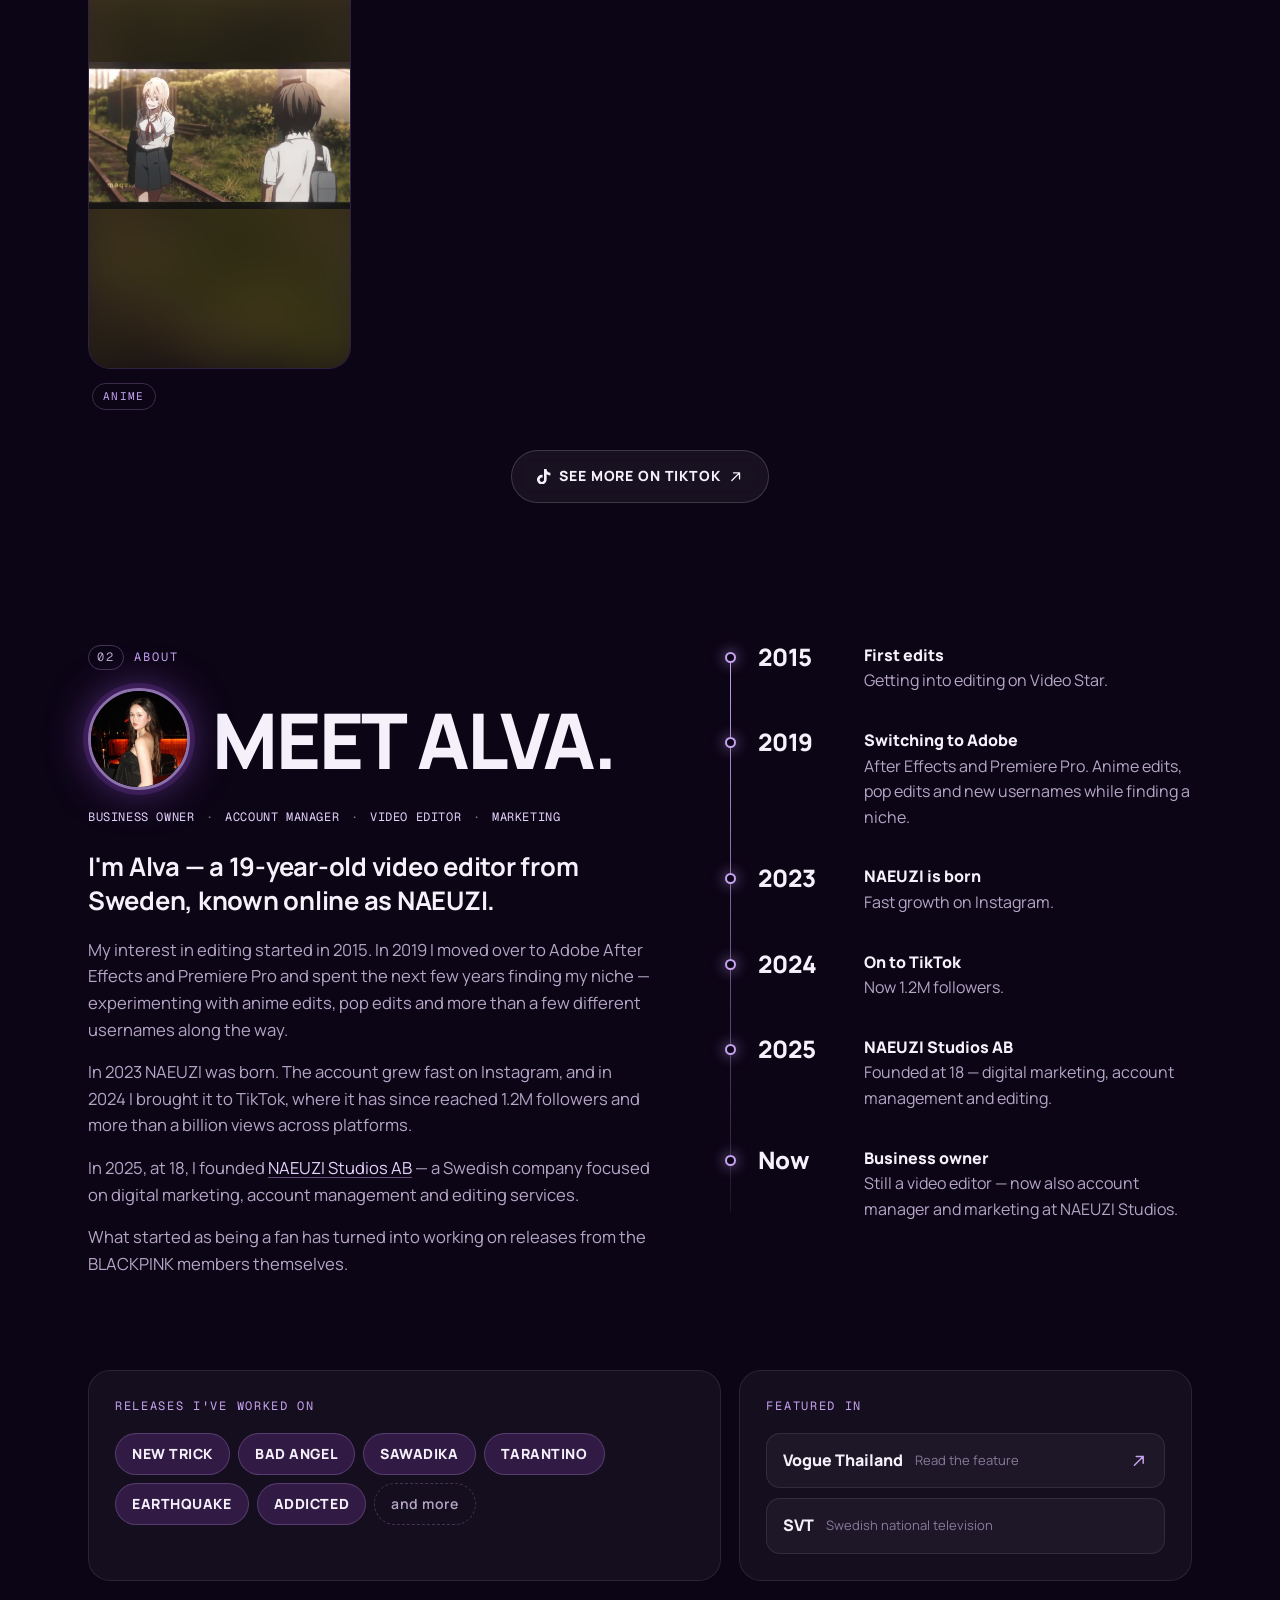
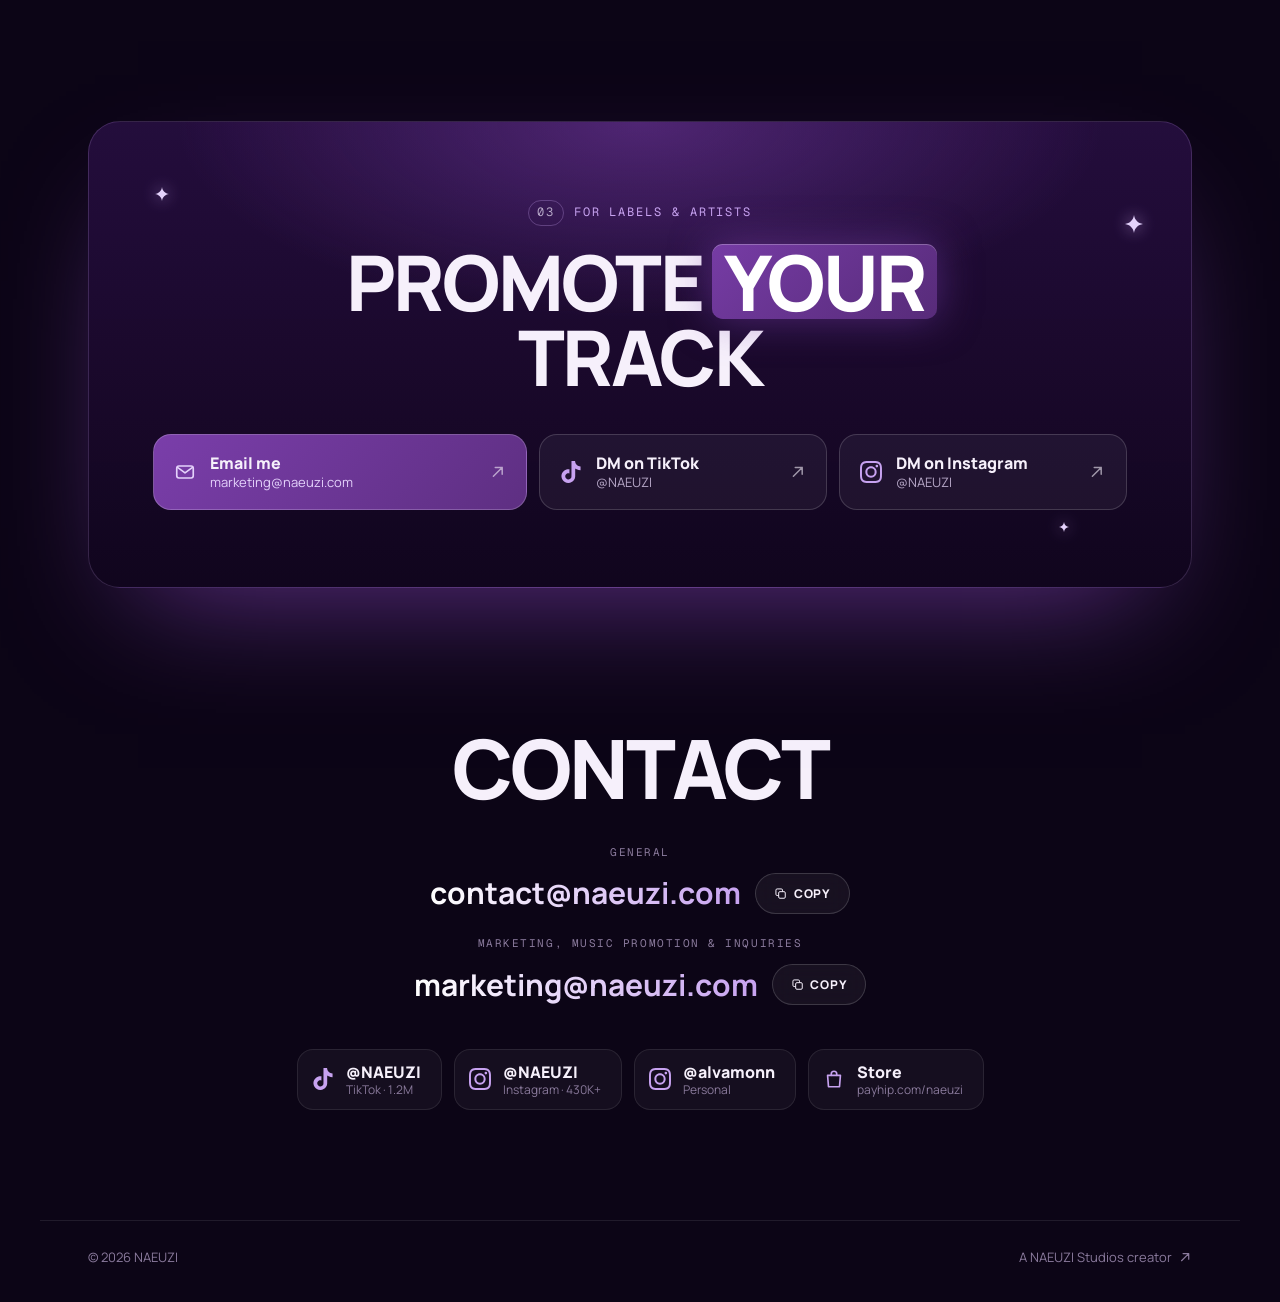
==== commit 499bfee1: "Purple heart tab icon Co-Authored-By: Claude Opus 5.5 <noreply@anthropic.com> Claude-Session: https:" ====
--- a/index.html
+++ b/index.html
@@ -14,7 +14,9 @@
   <meta property="og:description" content="Editing since 2015. 1.2M on TikTok · 430K+ on Instagram · 1B+ views.">
   <meta name="twitter:card" content="summary">
 
-  <link rel="icon" href="favicon.png" type="image/png">
+  <link rel="icon" href="favicon.svg" type="image/svg+xml">
+  <link rel="alternate icon" href="favicon.png" type="image/png">
+  <link rel="apple-touch-icon" href="favicon.png">
   <link rel="preconnect" href="https://fonts.googleapis.com">
   <link rel="preconnect" href="https://fonts.gstatic.com" crossorigin>
   <link rel="stylesheet" href="https://fonts.googleapis.com/css2?family=Manrope:wght@400;500;600;700;800&display=swap">
--- a/assets/css/style.css
+++ b/assets/css/style.css
@@ -0,0 +1,491 @@
+/* ==========================================================================
+   naeuzi — portfolio
+   NAEUZI Studios palette: deep violet, royal purple, lilac light.
+   ========================================================================== */
+
+@font-face {
+  font-family: 'Geist Mono';
+  src: url('../fonts/geist-mono-var.woff2') format('woff2');
+  font-weight: 100 900;
+  font-display: swap;
+}
+
+:root {
+  --ink: #0c0516;          /* page */
+  --dark: #1A0B2E;         /* NAEUZI dark */
+  --purple: #5E2F82;       /* NAEUZI purple */
+  --purple-2: #7A3EAA;
+  --lilac: #c7a2f0;
+  --lilac-2: #e4d2fb;
+  --tx: #f6f0fb;
+  --tx-2: #b5a6c6;
+  --tx-3: #8a7a9c;
+  --line: rgba(255, 255, 255, .09);
+  --line-2: rgba(255, 255, 255, .16);
+  --glass: rgba(26, 11, 46, .55);
+  --radius: 22px;
+  --sans: 'Manrope', system-ui, -apple-system, 'Segoe UI', sans-serif;
+  --mono: 'Geist Mono', ui-monospace, SFMono-Regular, Menlo, monospace;
+  --pad: clamp(16px, 4vw, 48px);
+  --max: 1200px;
+  --ease: cubic-bezier(.2, .8, .2, 1);
+}
+
+*, *::before, *::after { box-sizing: border-box; }
+html { scroll-behavior: smooth; -webkit-text-size-adjust: 100%; }
+.reduce-motion { scroll-behavior: auto; }
+body {
+  margin: 0;
+  background: var(--ink);
+  color: var(--tx);
+  font-family: var(--sans);
+  font-size: 16px;
+  line-height: 1.6;
+  -webkit-font-smoothing: antialiased;
+  overflow-x: hidden;
+}
+img, video, svg { display: block; max-width: 100%; }
+a { color: inherit; }
+button { font: inherit; color: inherit; cursor: pointer; }
+::selection { background: var(--purple-2); color: #fff; }
+:focus-visible { outline: 2px solid var(--lilac); outline-offset: 3px; border-radius: 8px; }
+
+.sprite { position: absolute; width: 0; height: 0; overflow: hidden; }
+.icon { width: 1.1em; height: 1.1em; flex: none; }
+.sr-only { position: absolute; width: 1px; height: 1px; overflow: hidden; clip: rect(0 0 0 0); white-space: nowrap; }
+.skip-link { position: fixed; left: 16px; top: -60px; z-index: 100; padding: 10px 16px; background: var(--tx); color: var(--dark); border-radius: 999px; font-weight: 700; text-decoration: none; }
+.skip-link:focus { top: 16px; }
+
+body::before { /* static background glow */
+  content: ''; position: fixed; inset: 0; z-index: -3;
+  background:
+    radial-gradient(60% 50% at 75% 20%, rgba(94, 47, 130, .55), transparent 70%),
+    radial-gradient(50% 45% at 10% 80%, rgba(122, 62, 170, .28), transparent 70%),
+    linear-gradient(180deg, #13071f, var(--ink));
+}
+.grain {
+  position: fixed; inset: 0; z-index: -1; pointer-events: none; opacity: .5;
+  background-image: radial-gradient(rgba(255, 255, 255, .06) 1px, transparent 1px);
+  background-size: 22px 22px;
+  mask-image: radial-gradient(80% 70% at 50% 40%, #000, transparent);
+  -webkit-mask-image: radial-gradient(80% 70% at 50% 40%, #000, transparent);
+}
+
+.sparks { position: absolute; inset: 0; pointer-events: none; }
+.sparks svg {
+  position: absolute; left: var(--x); top: var(--y);
+  width: var(--s); height: var(--s); color: var(--lilac-2);
+  filter: drop-shadow(0 0 8px rgba(199, 162, 240, .8));
+  animation: twinkle 3.2s ease-in-out var(--d) infinite;
+}
+@keyframes twinkle {
+  0%, 100% { opacity: .25; transform: scale(.7) rotate(0deg); }
+  50% { opacity: 1; transform: scale(1) rotate(45deg); }
+}
+
+/* ---------- Buttons & bits ---------- */
+.btn {
+  display: inline-flex; align-items: center; gap: .55em;
+  padding: 14px 24px; border-radius: 999px; border: 1px solid transparent;
+  font-family: var(--sans); font-weight: 800; font-size: 14px;
+  letter-spacing: .06em; text-transform: uppercase; text-decoration: none;
+  transition: transform .3s var(--ease), background .3s, border-color .3s, box-shadow .3s;
+  white-space: nowrap;
+}
+.btn:hover { transform: translateY(-2px); }
+.btn--primary {
+  background: linear-gradient(135deg, var(--purple-2), var(--purple));
+  color: #fff;
+  box-shadow: 0 10px 30px -10px rgba(122, 62, 170, .9), inset 0 1px 0 rgba(255, 255, 255, .22);
+}
+.btn--primary:hover { box-shadow: 0 16px 40px -10px rgba(150, 80, 210, 1), inset 0 1px 0 rgba(255, 255, 255, .3); }
+.btn--ghost { background: rgba(255, 255, 255, .05); border-color: var(--line-2); color: var(--tx); backdrop-filter: blur(10px); }
+.btn--ghost:hover { background: rgba(255, 255, 255, .1); }
+.btn--sm { padding: 10px 18px; font-size: 12px; }
+
+.pill {
+  display: inline-flex; align-items: center; gap: 10px; margin: 0;
+  padding: 7px 16px 7px 12px; border-radius: 999px;
+  border: 1px solid rgba(199, 162, 240, .25); background: rgba(94, 47, 130, .22);
+  font-size: 12px; font-weight: 700; letter-spacing: .12em; text-transform: uppercase; color: var(--lilac-2);
+}
+.pill__dot { width: 8px; height: 8px; border-radius: 50%; background: #7cf2b0; box-shadow: 0 0 0 0 rgba(124, 242, 176, .6); animation: ping 2s infinite; }
+@keyframes ping { 70% { box-shadow: 0 0 0 9px rgba(124, 242, 176, 0); } 100% { box-shadow: 0 0 0 0 rgba(124, 242, 176, 0); } }
+
+.hl { /* NAEUZI-style highlighted word */
+  position: relative; display: inline-block; padding: 0 .16em; margin: 0 -.04em;
+  color: #fff; border-radius: .14em;
+  background: linear-gradient(135deg, rgba(122, 62, 170, .95), rgba(94, 47, 130, .9));
+  box-shadow: 0 0 40px rgba(122, 62, 170, .55), inset 0 1px 0 rgba(255, 255, 255, .25);
+}
+
+.eyebrow {
+  display: inline-flex; align-items: center; gap: 10px; margin: 0 0 18px;
+  font-family: var(--mono); font-size: 12px; letter-spacing: .16em; text-transform: uppercase; color: var(--lilac);
+}
+.eyebrow span { padding: 2px 8px; border: 1px solid rgba(199, 162, 240, .3); border-radius: 999px; color: var(--tx-2); }
+.link { color: var(--lilac-2); text-decoration-color: rgba(199, 162, 240, .45); text-underline-offset: 3px; }
+.link:hover { text-decoration-color: currentColor; }
+
+/* ---------- Nav ---------- */
+.nav {
+  position: fixed; top: 14px; left: 50%; z-index: 50;
+  width: min(var(--max), calc(100% - 2 * 16px)); transform: translateX(-50%);
+  display: flex; align-items: center; justify-content: space-between; gap: 16px;
+  padding: 10px 10px 10px 20px; border-radius: 999px;
+  background: rgba(20, 8, 36, .55); border: 1px solid var(--line);
+  backdrop-filter: blur(16px) saturate(140%); -webkit-backdrop-filter: blur(16px) saturate(140%);
+  transition: background .3s, box-shadow .3s;
+}
+.nav.is-scrolled { background: rgba(20, 8, 36, .82); box-shadow: 0 20px 50px -20px rgba(0, 0, 0, .8); }
+.brand { display: inline-flex; align-items: center; gap: 10px; text-decoration: none; }
+.brand__mark { width: 20px; height: 20px; color: var(--lilac); filter: drop-shadow(0 0 10px rgba(199, 162, 240, .7)); transition: transform .6s var(--ease); }
+.brand:hover .brand__mark { transform: rotate(90deg); }
+.brand__logo { height: 34px; width: auto; mix-blend-mode: screen; margin: -4px -6px -4px -10px; transition: transform .5s var(--ease); }
+.brand:hover .brand__logo { transform: scale(1.06) rotate(-3deg); }
+.brand__name { font-weight: 800; font-size: 18px; letter-spacing: .08em; }
+.hero__avatar {
+  width: 112px; height: 112px; border-radius: 50%; object-fit: cover; object-position: 50% 30%;
+  border: 3px solid rgba(199, 162, 240, .7);
+  box-shadow: 0 0 0 6px rgba(122, 62, 170, .25), 0 0 50px rgba(150, 80, 210, .7);
+}
+.nav__links { display: flex; gap: 6px; }
+.nav__actions { display: flex; gap: 8px; }
+.pill .icon { width: 12px; height: 12px; color: var(--lilac); }
+.hero__title .hl { margin-top: 0; }
+.show-sm { display: none; }
+@media (max-width: 480px) { .show-sm { display: inline; } }
+.hero__title .line:first-child { position: relative; z-index: 1; }
+.nav__links a {
+  padding: 8px 14px; border-radius: 999px; text-decoration: none;
+  font-size: 14px; font-weight: 600; color: var(--tx-2); transition: color .2s, background .2s;
+}
+.nav__links a:hover { color: var(--tx); background: rgba(255, 255, 255, .06); }
+
+/* ---------- Hero ---------- */
+.hero {
+  position: relative; min-height: 100svh; max-width: var(--max); margin: 0 auto;
+  padding: 130px var(--pad) 70px;
+  display: grid; grid-template-columns: 1.25fr .75fr; align-items: center; gap: clamp(32px, 5vw, 80px);
+}
+.hero__text { position: relative; z-index: 1; }
+.hero__title {
+  margin: 22px 0 22px; font-weight: 800; text-transform: uppercase;
+  font-size: clamp(56px, 19vw, 160px); line-height: .94; letter-spacing: -.035em;
+}
+.hero__title .line { display: block; }
+.hero__title .dot { color: var(--lilac); }
+.hero__lead { max-width: 520px; margin: 0 0 34px; font-size: clamp(16px, 1.4vw, 18px); color: var(--tx-2); }
+.hero__lead strong { color: var(--tx); font-weight: 700; }
+.hero__actions { display: flex; flex-wrap: wrap; gap: 12px; }
+
+.hero__phone { position: relative; margin: 0; justify-self: center; width: min(320px, 100%); }
+.phone {
+  position: relative; aspect-ratio: 9 / 16; border-radius: 36px; padding: 10px;
+  background: linear-gradient(160deg, rgba(255, 255, 255, .16), rgba(255, 255, 255, .03));
+  border: 1px solid var(--line-2);
+  box-shadow: 0 40px 100px -30px rgba(122, 62, 170, .9), 0 0 0 1px rgba(0, 0, 0, .4) inset;
+  transform: rotate(3deg);
+  animation: bob 7s ease-in-out infinite;
+}
+@keyframes bob { 50% { transform: rotate(1.5deg) translateY(-12px); } }
+.phone__screen { width: 100%; height: 100%; border-radius: 28px; }
+.phone__ui {
+  position: absolute; left: 26px; right: 26px; bottom: 26px; pointer-events: none;
+  display: flex; flex-direction: column; gap: 4px; font-size: 13px; text-shadow: 0 1px 8px rgba(0, 0, 0, .6);
+}
+.phone__handle { font-weight: 800; }
+.phone__sound { display: inline-flex; align-items: center; gap: 6px; color: var(--tx-2); }
+.float-tag {
+  position: absolute; display: inline-flex; align-items: center; gap: 8px;
+  padding: 10px 16px; border-radius: 999px; font-size: 13px; font-weight: 800; white-space: nowrap;
+  background: rgba(26, 11, 46, .75); border: 1px solid var(--line-2); backdrop-filter: blur(12px);
+  box-shadow: 0 20px 40px -20px rgba(0, 0, 0, .8);
+  animation: bob 6s ease-in-out infinite;
+}
+.float-tag .icon { color: var(--lilac); }
+.float-tag--a { left: -54px; top: 18%; animation-delay: -2s; }
+.float-tag--b { right: -40px; bottom: 22%; animation-delay: -4s; }
+
+/* ---------- Edit media (shared by phone + grid) ---------- */
+.edit__media {
+  position: relative; overflow: hidden; background: var(--dark); isolation: isolate;
+}
+.edit__media video, .edit__media img { width: 100%; height: 100%; object-fit: cover; }
+.placeholder {
+  position: absolute; inset: 0; display: grid; place-content: center; justify-items: center; gap: 6px;
+  text-align: center; padding: 20px;
+  background:
+    radial-gradient(70% 50% at 50% 30%, rgba(122, 62, 170, .55), transparent 70%),
+    repeating-linear-gradient(135deg, rgba(255, 255, 255, .025) 0 14px, transparent 14px 28px),
+    linear-gradient(180deg, #2a1046, #12061f);
+}
+.placeholder__icon {
+  width: 54px; height: 54px; padding: 16px 14px 16px 18px; margin-bottom: 8px;
+  border-radius: 50%; color: #fff; background: rgba(255, 255, 255, .1); border: 1px solid var(--line-2);
+  backdrop-filter: blur(6px);
+}
+.placeholder__label { font-weight: 800; font-size: 20px; text-transform: uppercase; letter-spacing: .02em; }
+.placeholder__sub { font-family: var(--mono); font-size: 11px; letter-spacing: .14em; text-transform: uppercase; color: var(--tx-3); }
+.edit__sound {
+  position: absolute; top: 12px; right: 12px; z-index: 2; width: 36px; height: 36px; display: grid; place-items: center;
+  border-radius: 50%; border: 1px solid var(--line-2); background: rgba(12, 5, 22, .6); backdrop-filter: blur(8px);
+}
+.edit__open {
+  position: absolute; top: 12px; left: 12px; z-index: 2; display: inline-flex; align-items: center; gap: 6px;
+  padding: 7px 12px; border-radius: 999px; font-size: 11px; font-weight: 800; letter-spacing: .08em; text-transform: uppercase; text-decoration: none;
+  border: 1px solid var(--line-2); background: rgba(12, 5, 22, .6); backdrop-filter: blur(8px);
+}
+
+/* ---------- Stats ---------- */
+.stats {
+  max-width: var(--max); margin: 0 auto; padding: 0 var(--pad);
+  display: grid; grid-template-columns: repeat(4, 1fr);
+}
+.stat {
+  padding: 30px 24px; text-align: center;
+  border-top: 1px solid var(--line); border-bottom: 1px solid var(--line);
+}
+.stat + .stat { border-left: 1px solid var(--line); }
+.stat__num {
+  display: block; font-weight: 800; letter-spacing: -.04em; line-height: 1;
+  font-size: clamp(40px, 5.4vw, 72px);
+  background: linear-gradient(180deg, #fff 20%, var(--lilac)); -webkit-background-clip: text; background-clip: text; color: transparent;
+  font-variant-numeric: tabular-nums;
+}
+.stat__label {
+  display: inline-flex; align-items: center; gap: 6px; margin-top: 12px;
+  font-size: 12px; font-weight: 700; letter-spacing: .12em; text-transform: uppercase; color: var(--tx-3);
+}
+
+/* ---------- Marquee ---------- */
+.marquee { overflow: hidden; margin: clamp(60px, 9vw, 110px) 0 0; padding: 18px 0; border-block: 1px solid var(--line); background: rgba(94, 47, 130, .12); transform: rotate(-1.5deg); }
+.marquee__track { display: flex; align-items: center; gap: 34px; width: max-content; animation: marquee 30s linear infinite; }
+.marquee__track span { font-weight: 800; font-size: clamp(22px, 3vw, 36px); text-transform: uppercase; letter-spacing: -.01em; white-space: nowrap; }
+.marquee__track span:nth-of-type(even) { color: var(--lilac-2); }
+.marquee__track svg { width: 20px; height: 20px; color: var(--lilac); }
+@keyframes marquee { to { transform: translateX(-50%); } }
+
+/* ---------- Sections ---------- */
+.section { max-width: var(--max); margin: 0 auto; padding: clamp(80px, 11vw, 140px) var(--pad) 0; }
+.section__head { max-width: 720px; margin-bottom: 40px; }
+.section__head--center { margin-inline: auto; text-align: center; }
+.section__title {
+  margin: 0 0 18px; font-weight: 800; text-transform: uppercase;
+  font-size: clamp(38px, 6vw, 80px); line-height: .98; letter-spacing: -.03em;
+}
+.section__title em, .contact__title em {
+  font-style: normal;
+  color: var(--lilac-2); font-size: 1.12em;
+}
+.section__lead { margin: 0 0 16px; font-size: clamp(16px, 1.3vw, 18px); color: var(--tx-2); max-width: 620px; }
+.section__head--center .section__lead { margin-inline: auto; }
+
+/* ---------- Work ---------- */
+.filters { display: inline-flex; flex-wrap: wrap; gap: 6px; padding: 6px; margin-bottom: 28px; border-radius: 999px; background: rgba(255, 255, 255, .04); border: 1px solid var(--line); }
+.filters button {
+  padding: 9px 18px; border: 0; border-radius: 999px; background: transparent;
+  font-size: 13px; font-weight: 700; color: var(--tx-2); transition: background .25s, color .25s;
+}
+.filters button:hover { color: var(--tx); }
+.filters button[aria-pressed="true"] { background: linear-gradient(135deg, var(--purple-2), var(--purple)); color: #fff; }
+
+.edits { display: grid; grid-template-columns: repeat(4, 1fr); gap: 18px; }
+@media (max-width: 960px) { .edits { grid-template-columns: repeat(3, 1fr); } }
+.edit { margin: 0; transition: opacity .4s, transform .4s var(--ease); }
+.edit.is-hidden { display: none; }
+.edit .edit__media {
+  aspect-ratio: 9 / 16; border-radius: var(--radius); border: 1px solid var(--line);
+  transition: transform .5s var(--ease), box-shadow .5s, border-color .5s;
+}
+.edit:hover .edit__media { transform: translateY(-6px); border-color: rgba(199, 162, 240, .4); box-shadow: 0 30px 60px -30px rgba(122, 62, 170, .9); }
+.edit__media.has-video, .edit__media.has-embed { cursor: pointer; }
+.edit__media.has-embed { background: #000; }
+.edit__media.fit-contain::before {
+  content: ''; position: absolute; inset: -30px; z-index: -1;
+  background: var(--bg, none) center / cover; filter: blur(26px) brightness(.55) saturate(1.2);
+}
+.edit__media.fit-contain video { object-fit: contain; }
+.embed-box { position: absolute; inset: 0; overflow: hidden; }
+.embed-box iframe { position: absolute; left: 0; top: 0; width: 100%; height: 100%; border: 0; }
+/* Instagram: show only the post's media — the embed's header and footer are cropped away */
+.is-instagram .embed-box { inset: auto 0; top: 50%; transform: translateY(-50%); aspect-ratio: 4 / 5; }
+.is-instagram .embed-box iframe { left: -1px; top: -54px; width: calc(100% + 2px); height: calc(100% + 54px + 600px); }
+.edit__meta { display: flex; align-items: center; justify-content: flex-start; gap: 10px; padding: 14px 4px 0; }
+.edit__title { font-weight: 700; }
+.edit__tag { font-family: var(--mono); font-size: 11px; letter-spacing: .12em; text-transform: uppercase; color: var(--lilac); padding: 4px 10px; border: 1px solid rgba(199, 162, 240, .25); border-radius: 999px; }
+
+/* ---------- About ---------- */
+.about { display: grid; grid-template-columns: 1.1fr .9fr; gap: clamp(40px, 6vw, 90px); align-items: start; }
+.tools { display: flex; flex-wrap: wrap; gap: 12px; margin: 28px 0 0; padding: 0; list-style: none; }
+.tools li { display: inline-flex; align-items: center; gap: 12px; padding: 8px 18px 8px 8px; border-radius: 16px; background: rgba(255, 255, 255, .04); border: 1px solid var(--line); font-weight: 700; }
+.tool { display: grid; place-items: center; width: 40px; height: 40px; border-radius: 10px; font-weight: 800; font-size: 17px; }
+.tool--ae { background: #00005b; color: #9999ff; box-shadow: inset 0 0 0 1.5px #9999ff; }
+.tool--pr { background: #00005b; color: #e8a0ff; box-shadow: inset 0 0 0 1.5px #e8a0ff; }
+
+.timeline { position: relative; margin: 0; padding: 0; list-style: none; }
+.timeline::before { content: ''; position: absolute; left: 0; top: 10px; bottom: 10px; width: 1px; background: linear-gradient(var(--lilac), rgba(199, 162, 240, .1)); }
+.timeline li { position: relative; display: grid; grid-template-columns: 90px 1fr; gap: 16px; padding: 0 0 34px 28px; }
+.timeline li::before { content: ''; position: absolute; left: -5px; top: 9px; width: 11px; height: 11px; border-radius: 50%; background: var(--ink); border: 2px solid var(--lilac); box-shadow: 0 0 14px rgba(199, 162, 240, .7); }
+.timeline li:last-child { padding-bottom: 0; }
+.timeline__year { font-weight: 800; font-size: 24px; letter-spacing: -.02em; line-height: 1.2; }
+.timeline__text { color: var(--tx-2); }
+.timeline__text strong { display: block; color: var(--tx); font-weight: 800; }
+
+/* ---------- Promo ---------- */
+.promo__card {
+  position: relative; overflow: hidden; padding: clamp(40px, 6vw, 80px) clamp(20px, 5vw, 70px);
+  border-radius: 32px; border: 1px solid rgba(199, 162, 240, .2);
+  background:
+    radial-gradient(60% 60% at 50% 0%, rgba(122, 62, 170, .5), transparent 70%),
+    linear-gradient(180deg, rgba(42, 16, 70, .8), rgba(18, 6, 31, .85));
+  box-shadow: 0 50px 120px -50px rgba(122, 62, 170, .8);
+}
+.steps { display: grid; grid-template-columns: repeat(3, 1fr); gap: 16px; margin: 10px 0 36px; padding: 0; list-style: none; counter-reset: s; }
+.steps li { display: flex; flex-direction: column; gap: 6px; padding: 24px; border-radius: 18px; background: rgba(255, 255, 255, .04); border: 1px solid var(--line); }
+.steps__n { font-family: var(--mono); font-size: 12px; color: var(--lilac); letter-spacing: .1em; }
+.steps strong { font-size: 18px; font-weight: 800; }
+.steps span:last-child { color: var(--tx-2); font-size: 15px; }
+
+.reach { display: grid; grid-template-columns: 1.3fr 1fr 1fr; gap: 12px; }
+.reach--stack { grid-template-columns: 1fr; }
+.reach__opt {
+  display: flex; align-items: center; gap: 14px; padding: 18px 20px; border-radius: 18px;
+  text-decoration: none; background: rgba(255, 255, 255, .05); border: 1px solid var(--line-2);
+  transition: transform .3s var(--ease), background .3s, border-color .3s;
+}
+.reach__opt > .icon:first-child { width: 22px; height: 22px; color: var(--lilac); }
+.reach__opt span { display: flex; flex-direction: column; line-height: 1.3; min-width: 0; }
+.reach__opt strong { font-weight: 800; }
+.reach__opt small { color: var(--tx-2); font-size: 13px; overflow: hidden; text-overflow: ellipsis; }
+.reach__arrow { margin-left: auto; opacity: .6; transition: transform .3s var(--ease), opacity .3s; }
+.reach__opt:hover { transform: translateY(-3px); background: rgba(255, 255, 255, .09); border-color: rgba(199, 162, 240, .45); }
+.reach__opt:hover .reach__arrow { opacity: 1; transform: translate(2px, -2px); }
+.reach__opt--main { background: linear-gradient(135deg, var(--purple-2), var(--purple)); border-color: rgba(255, 255, 255, .2); }
+.reach__opt--main > .icon:first-child, .reach__opt--main small { color: var(--lilac-2); }
+.reach__opt--main:hover { background: linear-gradient(135deg, #8a4bbd, #6a3592); }
+
+/* ---------- Contact ---------- */
+.contact { text-align: center; padding-bottom: clamp(70px, 9vw, 110px); }
+.contact__title { margin: 0 auto 34px; max-width: 980px; font-weight: 800; text-transform: uppercase; font-size: clamp(36px, 6.4vw, 86px); line-height: 1; letter-spacing: -.035em; }
+.contact__mails { display: grid; justify-items: center; gap: 18px; margin-bottom: 40px; }
+.contact__mail { display: inline-flex; flex-wrap: wrap; justify-content: center; align-items: center; gap: 8px 14px; }
+.contact__kind { flex-basis: 100%; text-align: center; font-family: var(--mono); font-size: 11px; letter-spacing: .14em; text-transform: uppercase; color: var(--tx-3); }
+.contact__addr { font-size: clamp(20px, 2.6vw, 30px); font-weight: 700; text-decoration: none; background: linear-gradient(90deg, #fff, var(--lilac)); -webkit-background-clip: text; background-clip: text; color: transparent; overflow-wrap: anywhere; }
+.socials { display: flex; flex-wrap: wrap; justify-content: center; gap: 12px; margin: 0; padding: 0; list-style: none; }
+.socials a { display: inline-flex; align-items: center; gap: 12px; padding: 12px 20px 12px 14px; border-radius: 16px; text-decoration: none; text-align: left; background: rgba(255, 255, 255, .04); border: 1px solid var(--line); transition: transform .3s var(--ease), border-color .3s; }
+.socials a:hover { transform: translateY(-3px); border-color: rgba(199, 162, 240, .45); }
+.socials .icon { width: 22px; height: 22px; color: var(--lilac); }
+.socials span { display: flex; flex-direction: column; line-height: 1.25; }
+.socials strong { font-weight: 800; }
+.socials small { font-size: 12px; color: var(--tx-3); }
+
+.footer {
+  max-width: var(--max); margin: 0 auto; padding: 26px var(--pad) 34px;
+  display: flex; flex-wrap: wrap; justify-content: space-between; gap: 12px;
+  border-top: 1px solid var(--line); font-size: 13px; color: var(--tx-3);
+}
+.footer a { display: inline-flex; align-items: center; gap: 6px; text-decoration: none; }
+.footer a:hover { color: var(--tx); }
+
+/* ---------- Modal ---------- */
+.modal {
+  width: min(460px, calc(100% - 32px)); padding: 32px; border-radius: 28px;
+  color: var(--tx); border: 1px solid rgba(199, 162, 240, .25);
+  background: radial-gradient(80% 60% at 50% 0%, rgba(122, 62, 170, .45), transparent 70%), #160828;
+  box-shadow: 0 40px 120px -30px rgba(0, 0, 0, .9);
+}
+.modal::backdrop { background: rgba(8, 3, 15, .7); backdrop-filter: blur(6px); }
+.modal[open] { animation: pop .45s var(--ease); }
+@keyframes pop { from { opacity: 0; transform: translateY(16px) scale(.97); } }
+.modal__close-form { position: absolute; top: 14px; right: 14px; margin: 0; }
+.icon-btn { display: grid; place-items: center; width: 38px; height: 38px; border-radius: 50%; border: 1px solid var(--line-2); background: rgba(255, 255, 255, .05); }
+.icon-btn:hover { background: rgba(255, 255, 255, .12); }
+.modal__title { margin: 0 0 8px; font-weight: 800; text-transform: uppercase; font-size: 32px; line-height: 1; letter-spacing: -.02em; }
+.modal__lead { margin: 0 0 22px; color: var(--tx-2); }
+
+/* ---------- Toast ---------- */
+.toast {
+  position: fixed; left: 50%; bottom: 24px; z-index: 80; transform: translate(-50%, 20px); opacity: 0; pointer-events: none;
+  display: inline-flex; align-items: center; gap: 8px; padding: 12px 18px; border-radius: 999px;
+  background: var(--tx); color: var(--dark); font-weight: 700; font-size: 14px; transition: opacity .3s, transform .3s var(--ease);
+}
+.toast.is-shown { opacity: 1; transform: translate(-50%, 0); }
+
+/* ---------- Reveal ---------- */
+.js [data-reveal] { opacity: 0; transform: translateY(26px); transition: opacity .9s var(--ease), transform .9s var(--ease); transition-delay: calc(var(--ri, 0) * 80ms); }
+.js [data-reveal].is-in { opacity: 1; transform: none; }
+.reduce-motion [data-reveal] { opacity: 1 !important; transform: none !important; transition: none !important; }
+.reduce-motion *, .reduce-motion *::before, .reduce-motion *::after { animation: none !important; }
+
+/* ---------- Responsive ---------- */
+@media (max-width: 960px) {
+  .hero { grid-template-columns: 1fr; padding-top: 120px; text-align: left; }
+  .hero__phone { width: min(280px, 72vw); margin-top: 10px; }
+  .float-tag--a { left: -30px; }
+  .float-tag--b { right: -24px; }
+  .stats { grid-template-columns: repeat(2, 1fr); }
+  .stat:nth-child(3) { border-left: 0; }
+  .stat:nth-child(n+3) { border-top: 0; }
+  .about { grid-template-columns: 1fr; }
+  .reach { grid-template-columns: 1fr; }
+}
+@media (max-width: 720px) {
+  .nav__links { display: none; }
+  .nav { padding-left: 16px; }
+  .edits { grid-template-columns: repeat(2, 1fr); gap: 14px; }
+  .steps { grid-template-columns: 1fr; }
+  .float-tag { font-size: 12px; padding: 8px 12px; }
+  .float-tag--a { left: -18px; }
+  .float-tag--b { right: -14px; }
+  .stat { padding: 24px 10px; }
+}
+@media (max-width: 480px) {
+  .hide-sm { display: none; }
+}
+@media (max-width: 420px) {
+  .brand__name { display: none; }
+  .nav .btn--sm { padding: 9px 12px; font-size: 11px; }
+  .nav { padding-left: 14px; }
+  .brand__name { font-size: 16px; }
+  .edit__meta { flex-direction: column; align-items: flex-start; }
+}
+
+.edit__views {
+  position: absolute; left: 12px; bottom: 12px; z-index: 2; display: inline-flex; align-items: center; gap: 6px;
+  padding: 7px 12px 7px 10px; border-radius: 999px; font-size: 13px; font-weight: 800;
+  background: rgba(12, 5, 22, .65); border: 1px solid var(--line-2); backdrop-filter: blur(8px);
+}
+.edit__views .icon { width: 12px; height: 12px; color: var(--lilac); }
+.see-more { display: flex; justify-content: center; margin-top: 40px; }
+
+/* About: story, releases, press */
+.about__intro { margin: 0 0 18px; font-size: clamp(20px, 2vw, 26px); font-weight: 700; line-height: 1.35; letter-spacing: -.01em; max-width: 620px; }
+.about__cards { grid-column: 1 / -1; display: grid; grid-template-columns: 1.4fr 1fr; gap: 18px; }
+.about__card { padding: 26px; border-radius: var(--radius); background: rgba(255, 255, 255, .04); border: 1px solid var(--line); }
+.about__label { margin: 0 0 16px; font-family: var(--mono); font-size: 12px; letter-spacing: .14em; text-transform: uppercase; color: var(--lilac); }
+.chips { display: flex; flex-wrap: wrap; gap: 8px; margin: 0; padding: 0; list-style: none; }
+.chips li { padding: 9px 16px; border-radius: 999px; font-weight: 800; font-size: 14px; letter-spacing: .04em; background: rgba(122, 62, 170, .28); border: 1px solid rgba(199, 162, 240, .25); }
+.chips .chips__more { background: none; border-style: dashed; color: var(--tx-2); font-weight: 600; }
+.press { display: grid; gap: 10px; margin: 0; padding: 0; list-style: none; }
+.press a, .press div { display: flex; align-items: center; gap: 12px; padding: 14px 16px; border-radius: 14px; background: rgba(255, 255, 255, .04); border: 1px solid var(--line); text-decoration: none; }
+.press a { transition: border-color .3s, transform .3s var(--ease); }
+.press a:hover { border-color: rgba(199, 162, 240, .45); transform: translateY(-2px); }
+.press strong { font-weight: 800; }
+.press span { color: var(--tx-3); font-size: 13px; }
+.press .icon { margin-left: auto; color: var(--lilac); }
+@media (max-width: 720px) { .about__cards { grid-template-columns: 1fr; } }
+
+.about__head { display: flex; align-items: center; gap: 22px; margin-bottom: 18px; }
+.about__head .section__title { margin: 0; }
+.about__photo {
+  position: relative; flex: none; width: clamp(76px, 8vw, 104px); aspect-ratio: 1; border-radius: 50%; overflow: hidden;
+  border: 3px solid rgba(199, 162, 240, .7);
+  box-shadow: 0 0 0 5px rgba(122, 62, 170, .25), 0 0 40px rgba(150, 80, 210, .55);
+  transition: transform .4s var(--ease);
+}
+.about__photo img { position: absolute; inset: 0; width: 100%; height: 100%; object-fit: cover; opacity: 0; transition: opacity .45s ease; }
+.about__photo img.is-on { opacity: 1; }
+.about__photo:hover, .about__photo:focus-visible { transform: scale(1.05) rotate(-2deg); }
+.about__roles { margin: 0 0 22px; font-family: var(--mono); font-size: 12px; letter-spacing: .05em; text-transform: uppercase; color: var(--lilac-2); }
+.about__roles span { color: var(--tx-3); margin: 0 4px; }
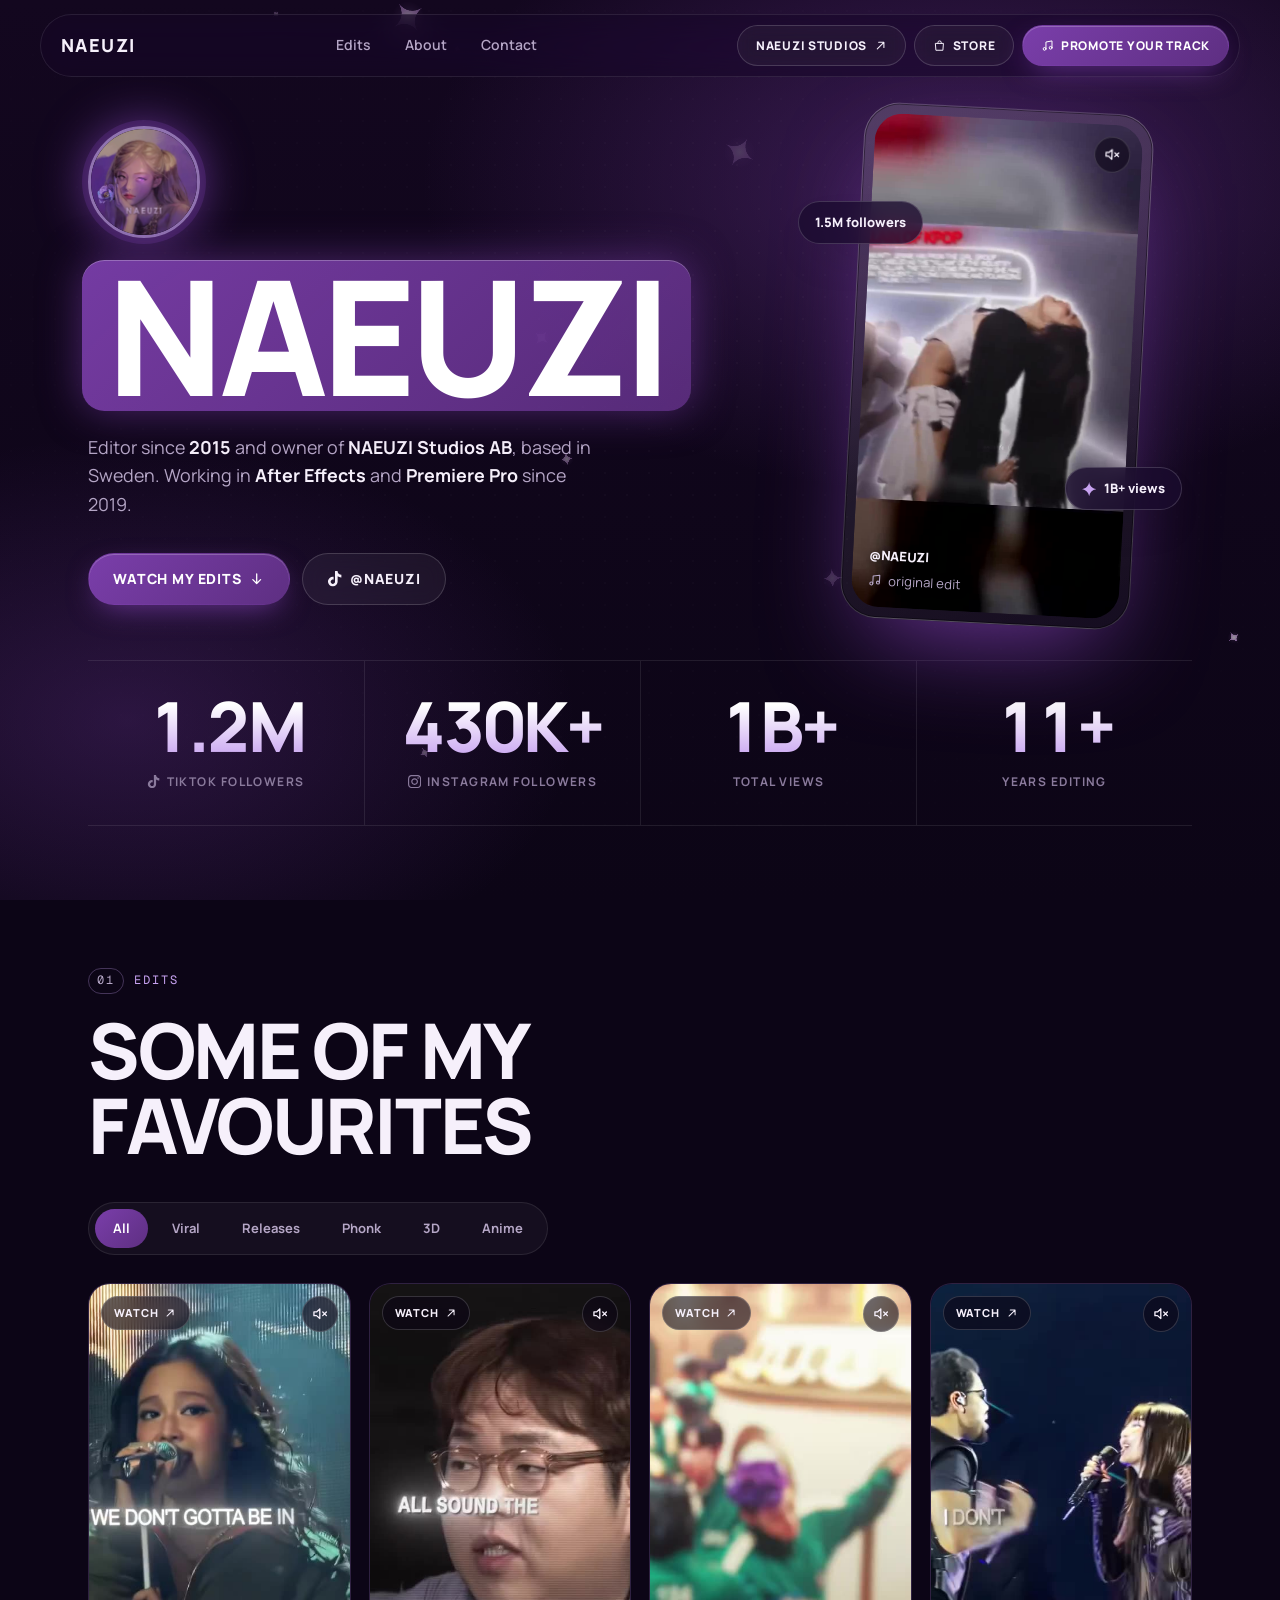
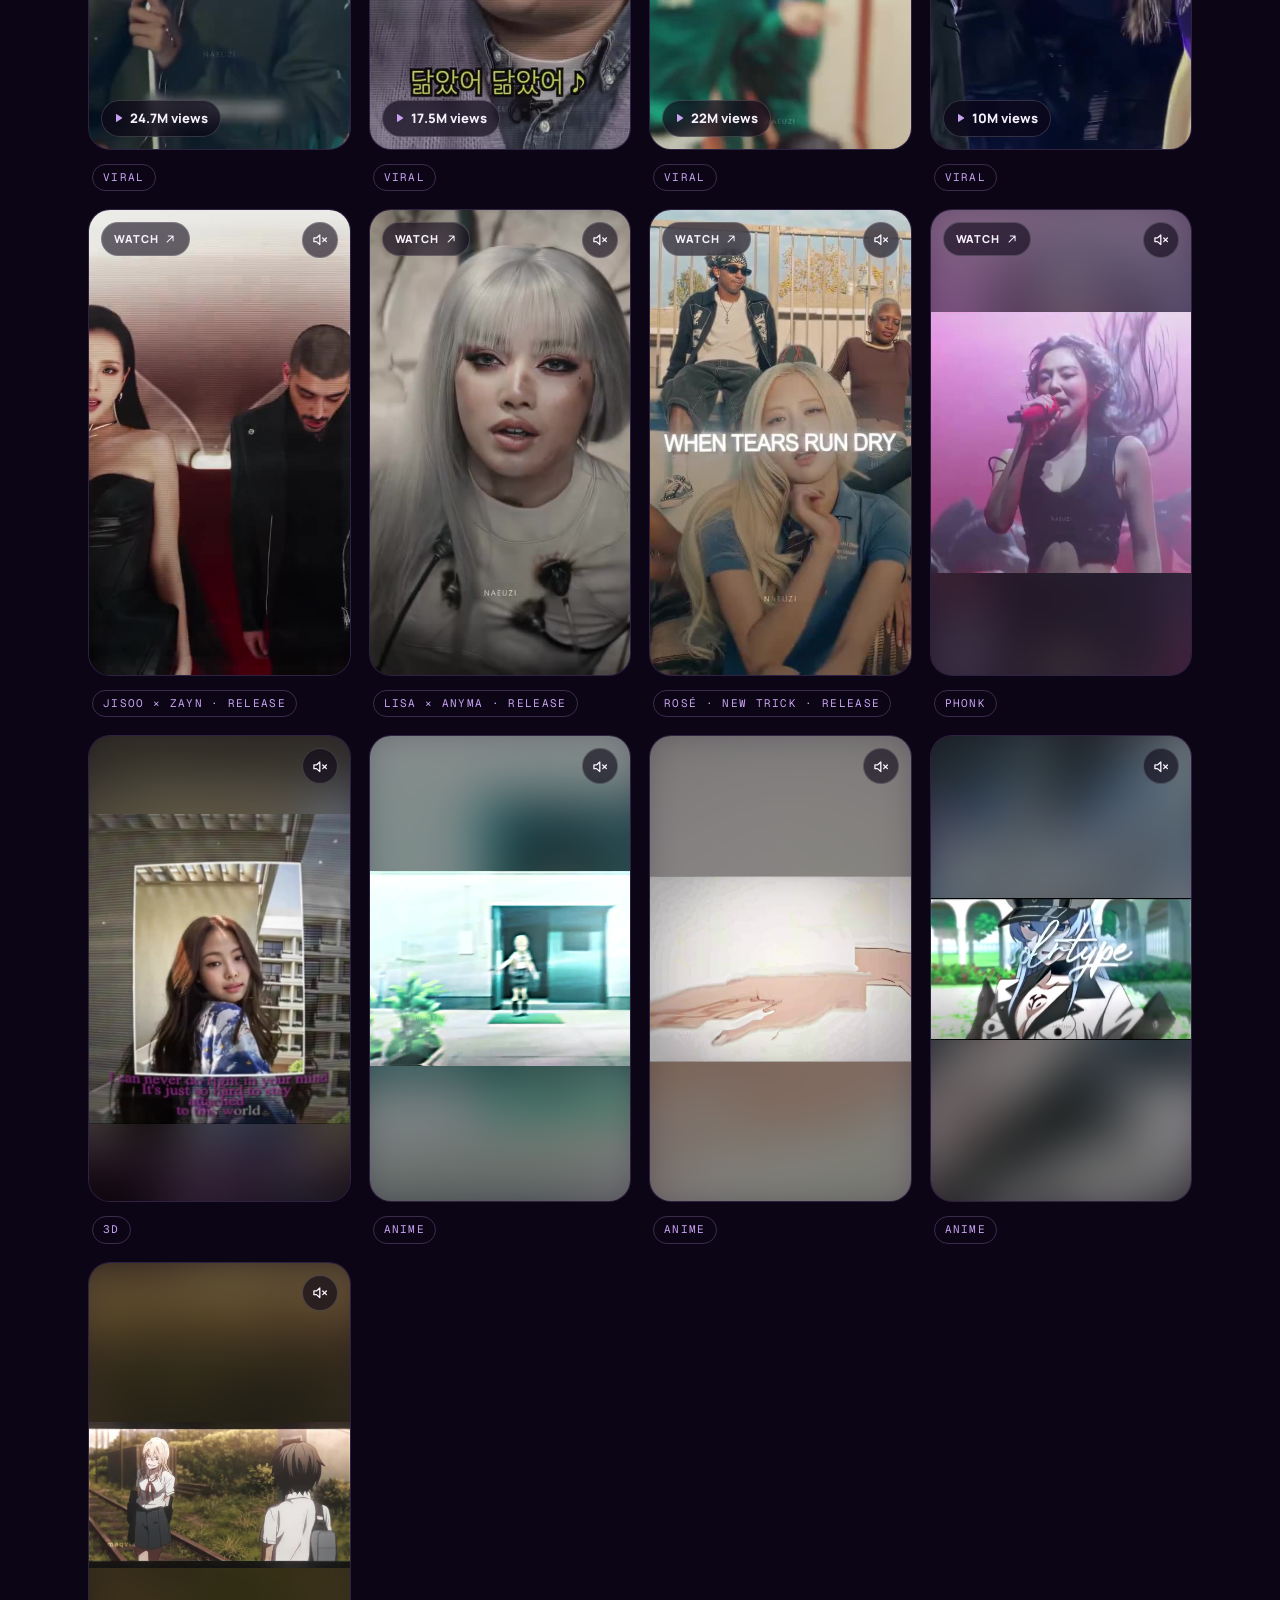
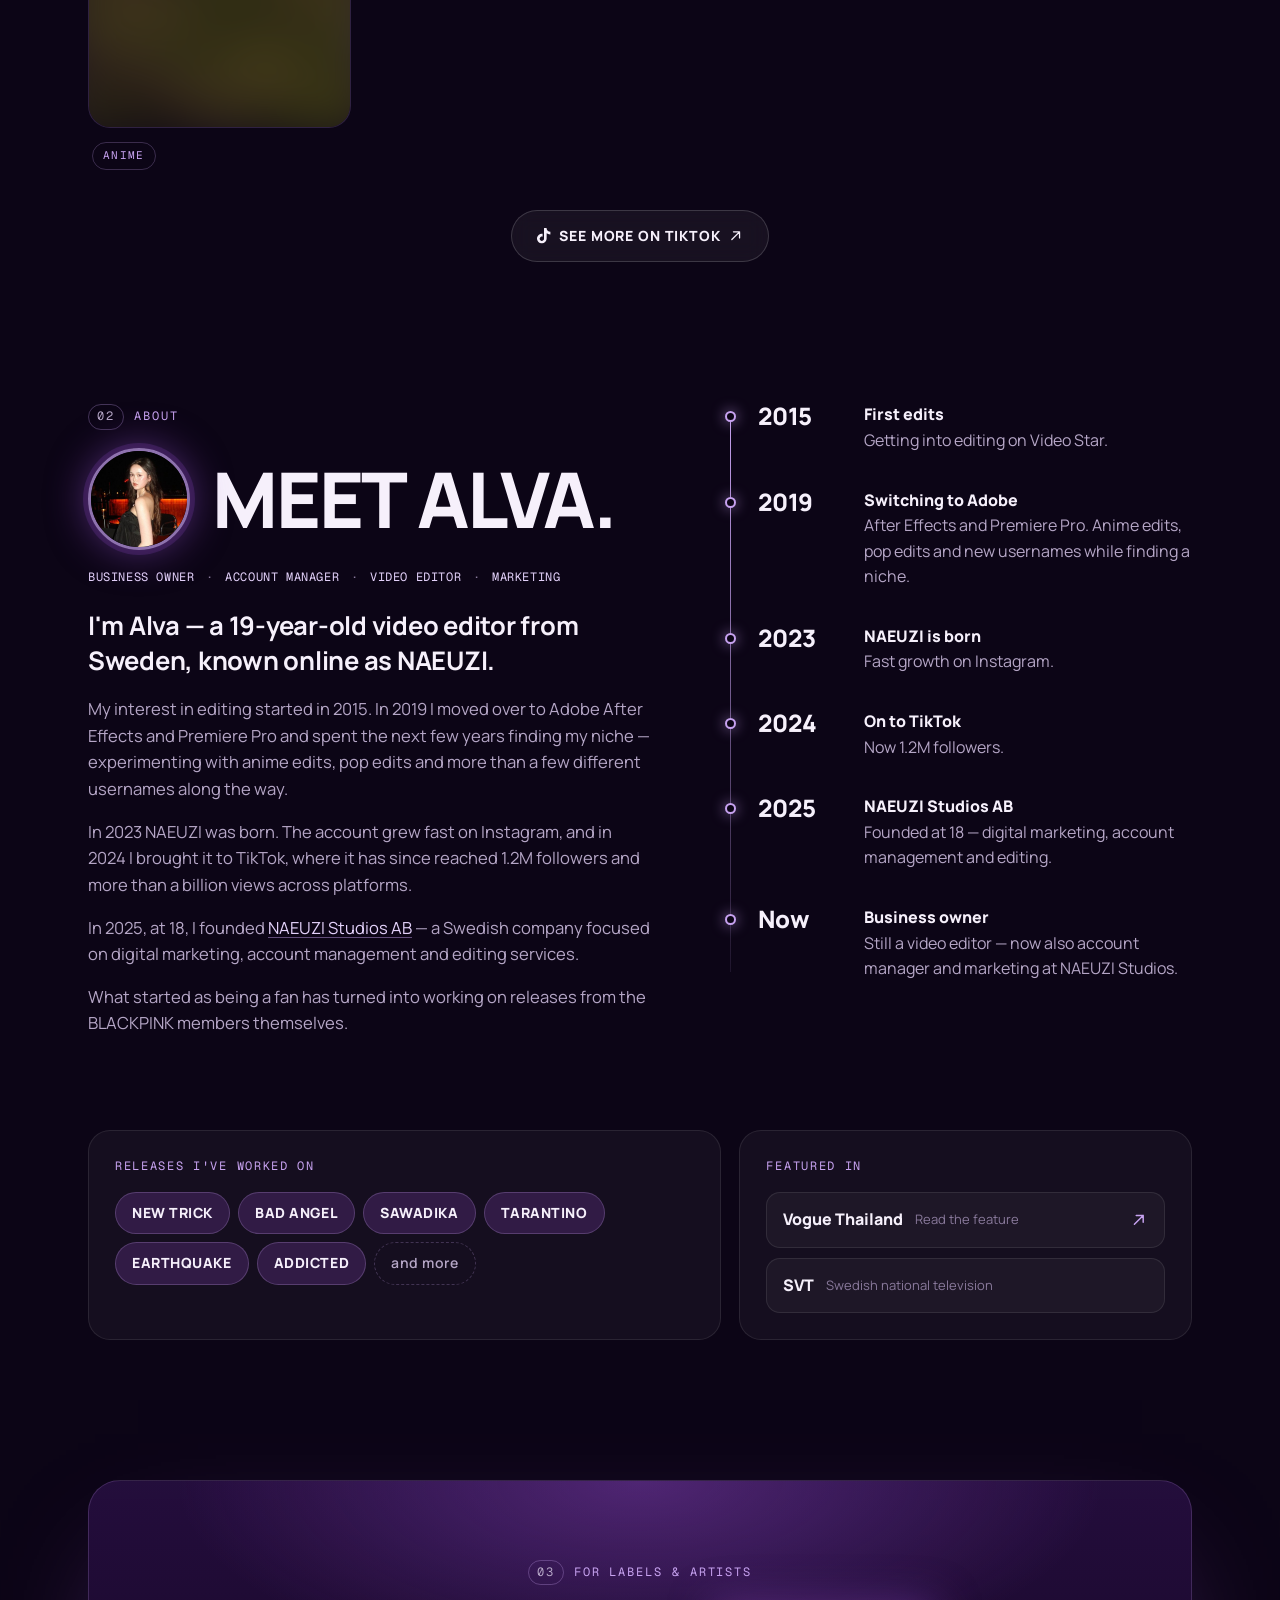
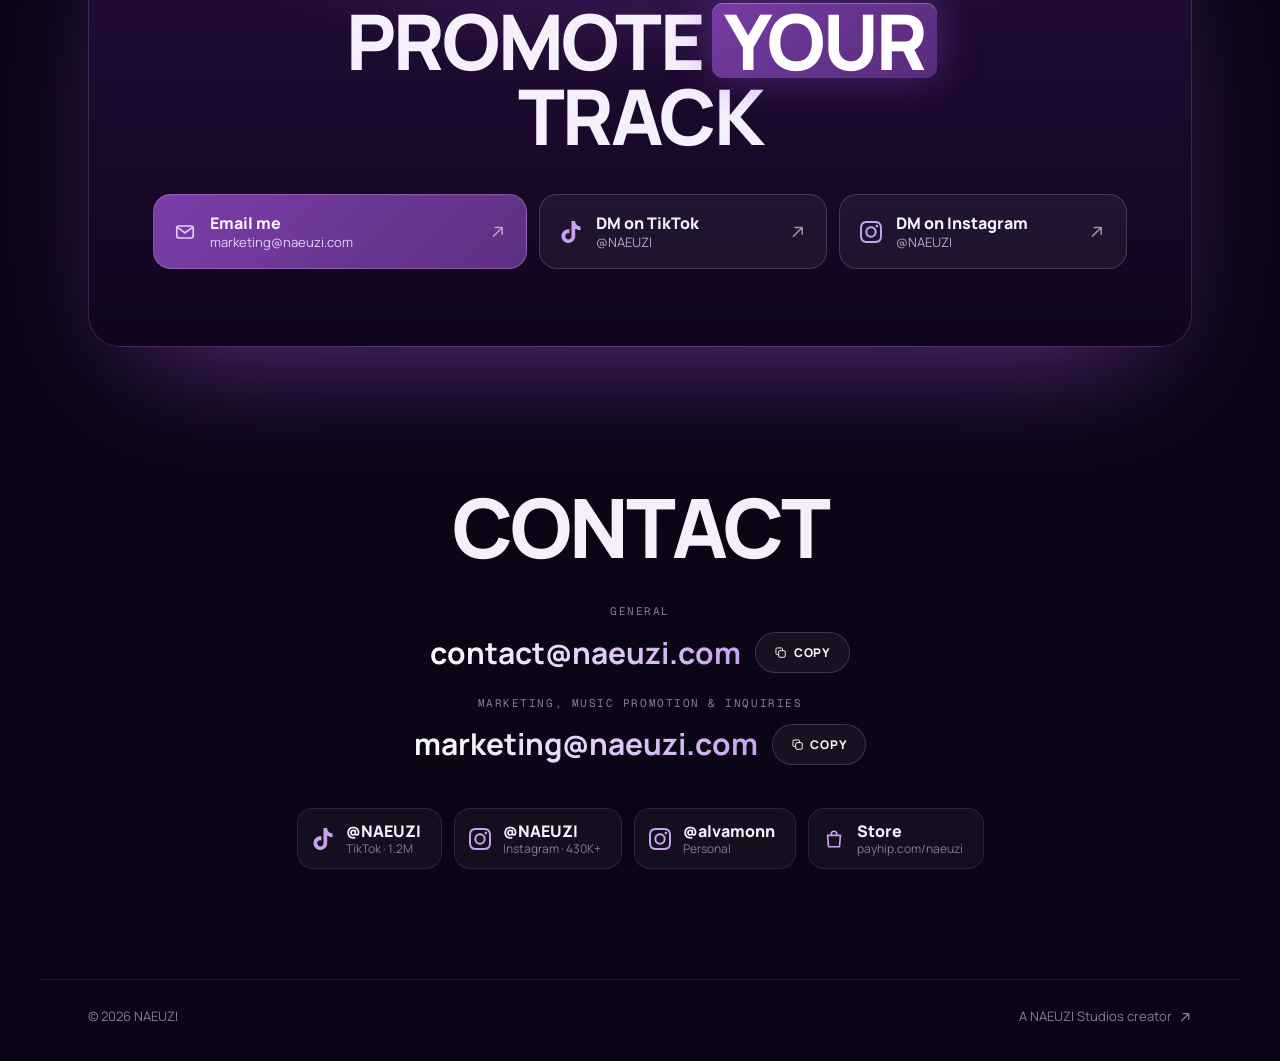
==== commit 5897673b: "Smaller hero so the stats show on load; drifting stars that scatter from the cursor Co-Authored-By: " ====
--- a/index.html
+++ b/index.html
@@ -28,6 +28,7 @@
     })(document.documentElement);
   </script>
   <script src="assets/js/main.js" defer></script>
+  <script src="assets/js/stars.js" defer></script>
 </head>
 <body>
   <!-- Icon sprite (brand icons: Simple Icons, CC0) -->
@@ -75,15 +76,6 @@
   <main id="main">
     <!-- Hero -->
     <section class="hero" id="top">
-      <div class="sparks" aria-hidden="true">
-        <svg style="--x:8%;--y:22%;--s:18px;--d:0s"><use href="#i-spark"/></svg>
-        <svg style="--x:17%;--y:70%;--s:12px;--d:1.2s"><use href="#i-spark"/></svg>
-        <svg style="--x:44%;--y:12%;--s:10px;--d:.6s"><use href="#i-spark"/></svg>
-        <svg style="--x:53%;--y:84%;--s:16px;--d:2s"><use href="#i-spark"/></svg>
-        <svg style="--x:91%;--y:18%;--s:14px;--d:1.6s"><use href="#i-spark"/></svg>
-        <svg style="--x:96%;--y:62%;--s:9px;--d:.3s"><use href="#i-spark"/></svg>
-        <svg style="--x:70%;--y:6%;--s:8px;--d:2.4s"><use href="#i-spark"/></svg>
-      </div>
 
       <div class="hero__text">
         <img class="hero__avatar" src="assets/img/pfp.jpg" width="428" height="531" alt="NAEUZI profile picture" data-reveal>
@@ -272,11 +264,6 @@
     <!-- Promote your track -->
     <section class="section promo" id="promo">
       <div class="promo__card">
-        <div class="sparks" aria-hidden="true">
-          <svg style="--x:6%;--y:14%;--s:14px;--d:.4s"><use href="#i-spark"/></svg>
-          <svg style="--x:94%;--y:20%;--s:18px;--d:1.4s"><use href="#i-spark"/></svg>
-          <svg style="--x:88%;--y:86%;--s:10px;--d:2.2s"><use href="#i-spark"/></svg>
-        </div>
         <header class="section__head section__head--center">
           <p class="eyebrow" data-reveal><span>03</span> For labels &amp; artists</p>
           <h2 class="section__title" data-reveal>Promote <span class="hl">your</span> track</h2>
--- a/assets/css/style.css
+++ b/assets/css/style.css
@@ -63,6 +63,7 @@
     radial-gradient(50% 45% at 10% 80%, rgba(122, 62, 170, .28), transparent 70%),
     linear-gradient(180deg, #13071f, var(--ink));
 }
+.stars { position: fixed; inset: 0; width: 100%; height: 100%; z-index: -1; pointer-events: none; mix-blend-mode: screen; }
 .grain {
   position: fixed; inset: 0; z-index: -1; pointer-events: none; opacity: .5;
   background-image: radial-gradient(rgba(255, 255, 255, .06) 1px, transparent 1px);
@@ -164,8 +165,8 @@
 
 /* ---------- Hero ---------- */
 .hero {
-  position: relative; min-height: 100svh; max-width: var(--max); margin: 0 auto;
-  padding: 130px var(--pad) 70px;
+  position: relative; max-width: var(--max); margin: 0 auto;
+  padding: 108px var(--pad) 36px;
   display: grid; grid-template-columns: 1.25fr .75fr; align-items: center; gap: clamp(32px, 5vw, 80px);
 }
 .hero__text { position: relative; z-index: 1; }
@@ -179,7 +180,7 @@
 .hero__lead strong { color: var(--tx); font-weight: 700; }
 .hero__actions { display: flex; flex-wrap: wrap; gap: 12px; }
 
-.hero__phone { position: relative; margin: 0; justify-self: center; width: min(320px, 100%); }
+.hero__phone { position: relative; margin: 0; justify-self: center; width: min(290px, 100%); }
 .phone {
   position: relative; aspect-ratio: 9 / 16; border-radius: 36px; padding: 10px;
   background: linear-gradient(160deg, rgba(255, 255, 255, .16), rgba(255, 255, 255, .03));
@@ -420,8 +421,8 @@
 
 /* ---------- Responsive ---------- */
 @media (max-width: 960px) {
-  .hero { grid-template-columns: 1fr; padding-top: 120px; text-align: left; }
-  .hero__phone { width: min(280px, 72vw); margin-top: 10px; }
+  .hero { grid-template-columns: 1fr; padding-top: 96px; gap: 26px; text-align: left; }
+  .hero__phone { width: min(230px, 62vw); margin-top: 0; }
   .float-tag--a { left: -30px; }
   .float-tag--b { right: -24px; }
   .stats { grid-template-columns: repeat(2, 1fr); }
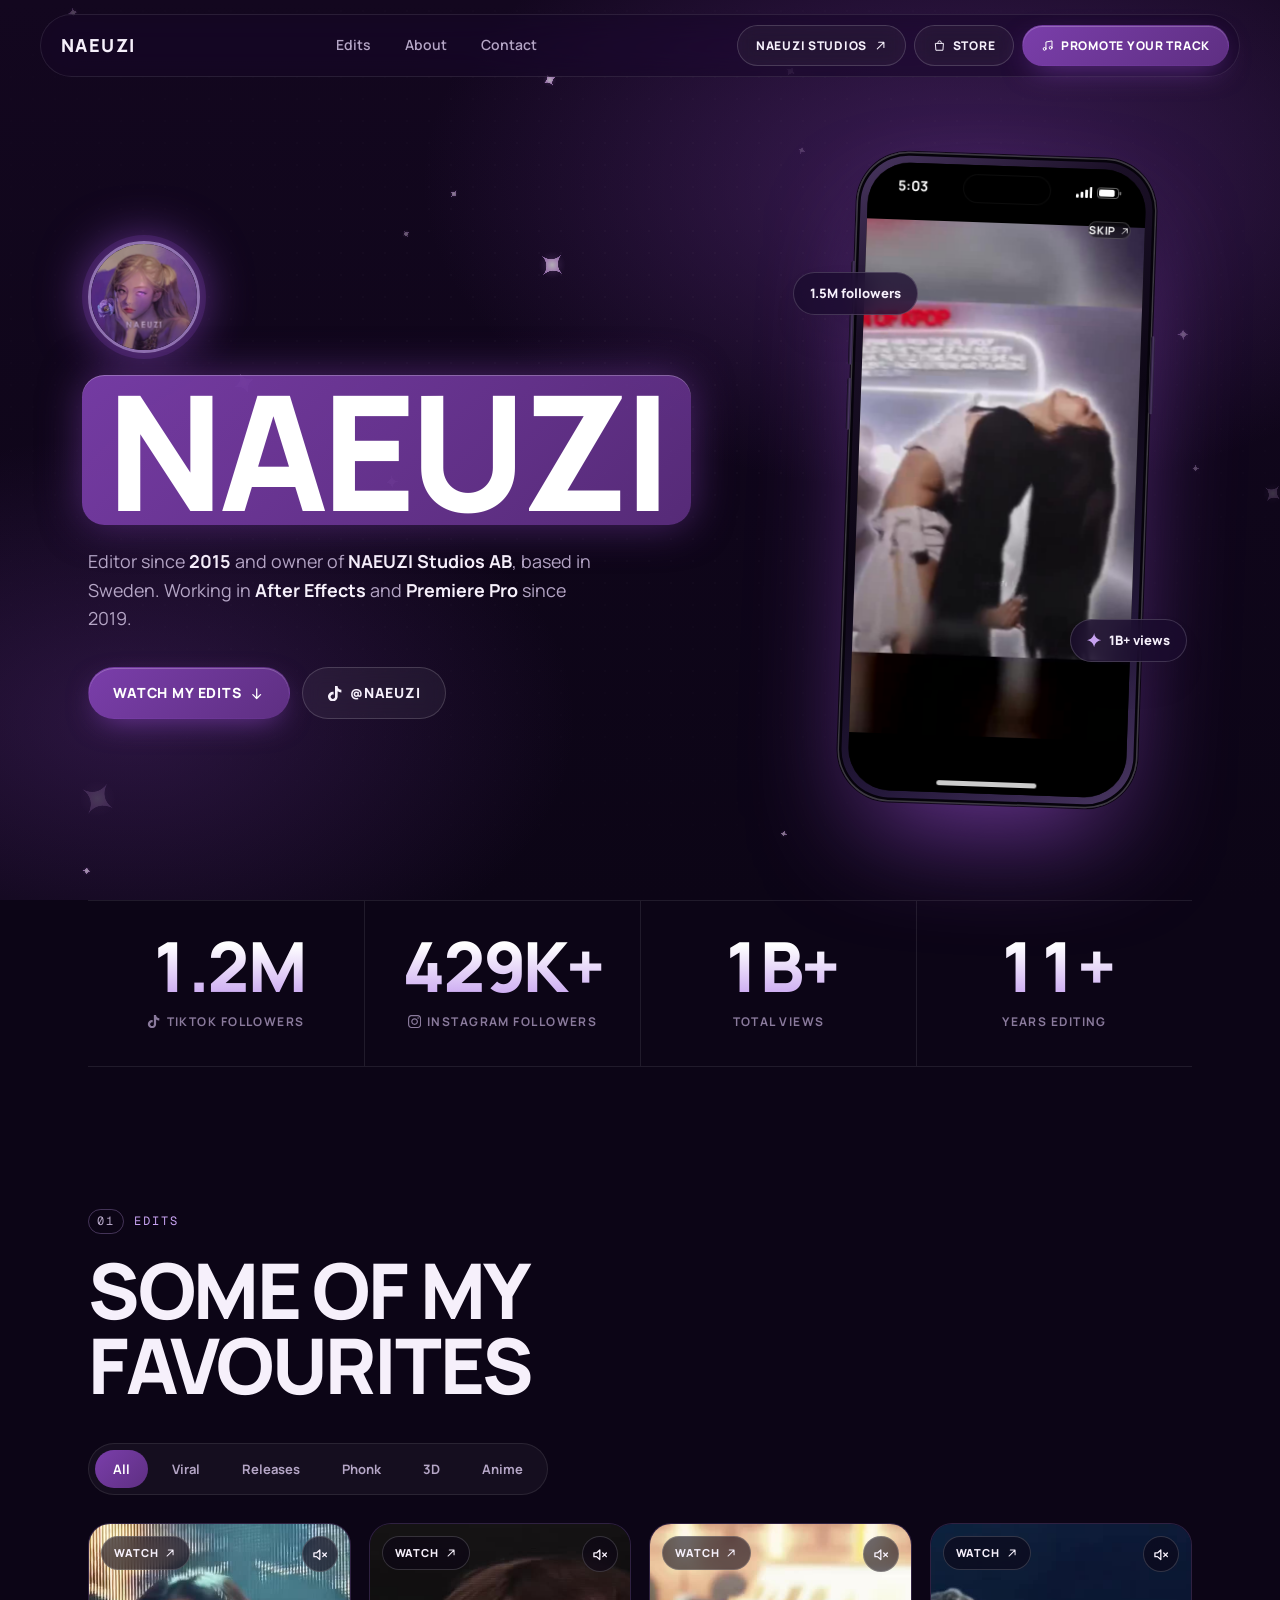
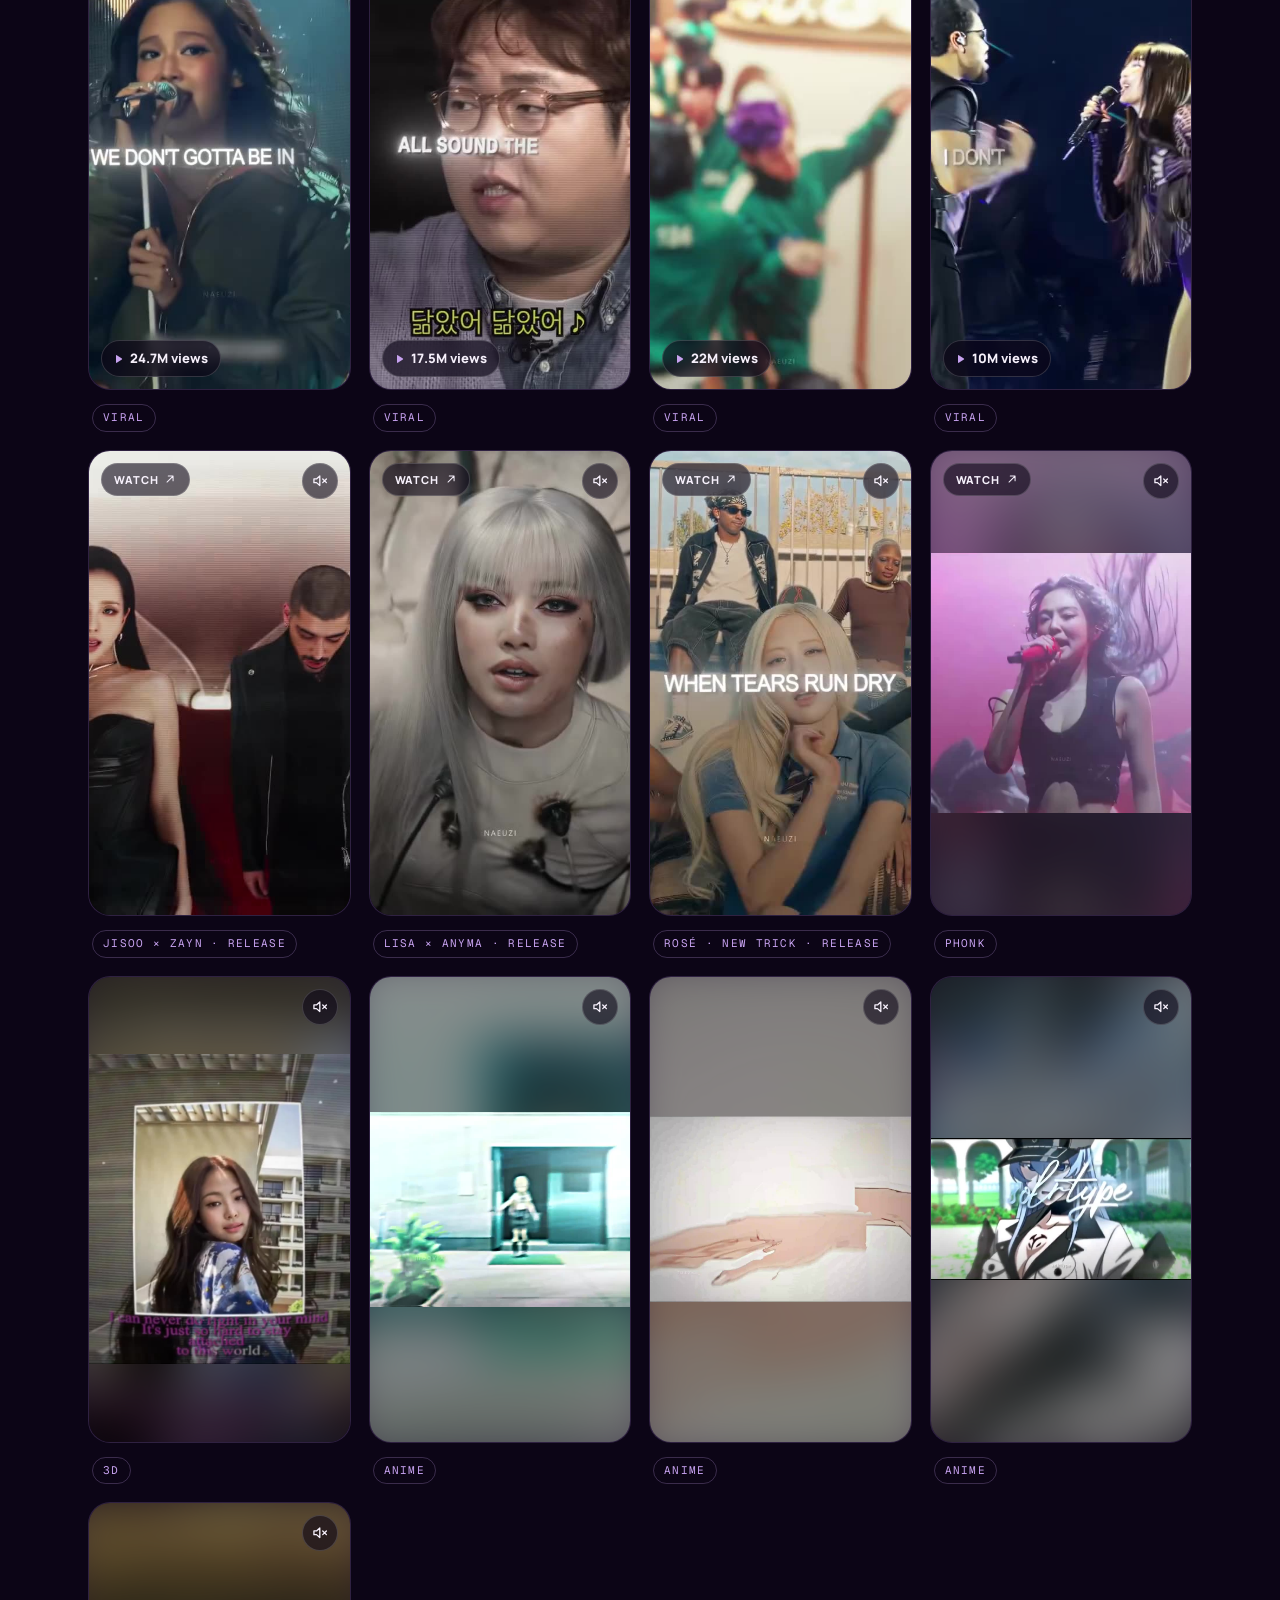
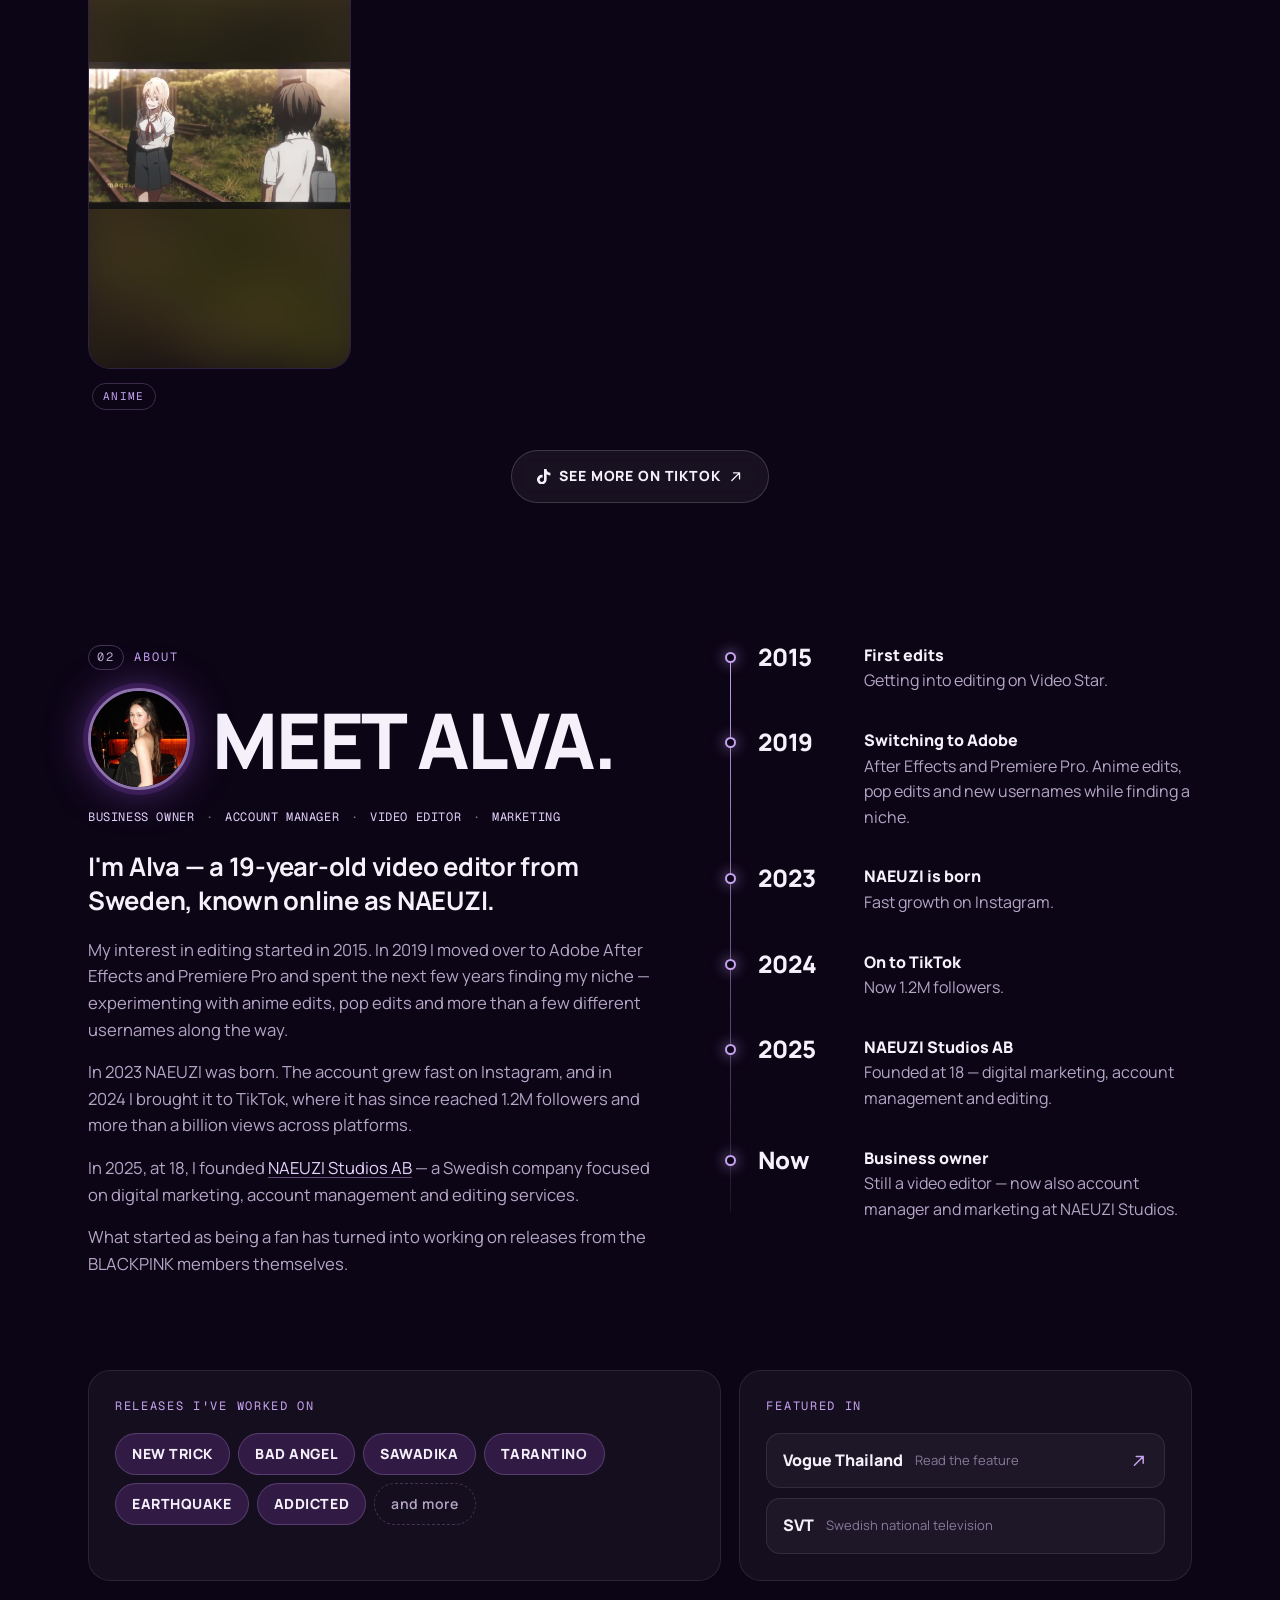
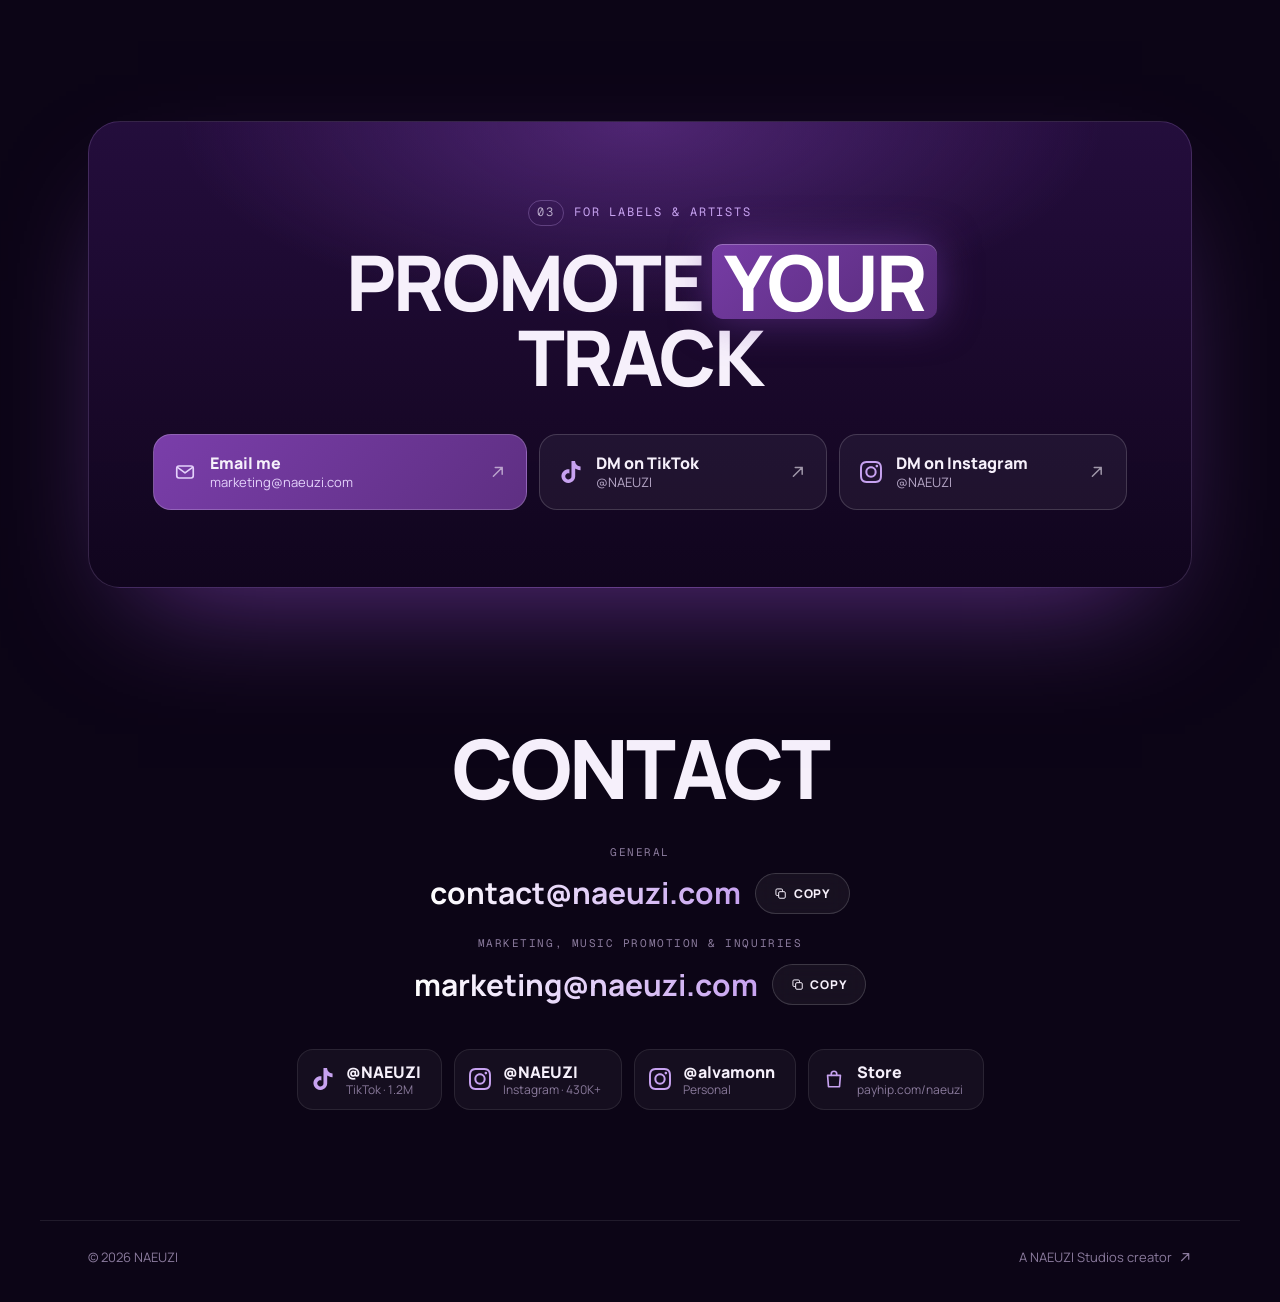
==== commit a5390b08: "Hero phone: realistic phone with a film-style opening and a tap-to-watch feed of edits Co-Authored-B" ====
--- a/index.html
+++ b/index.html
@@ -29,6 +29,7 @@
   </script>
   <script src="assets/js/main.js" defer></script>
   <script src="assets/js/stars.js" defer></script>
+  <script src="assets/js/phone.js" defer></script>
 </head>
 <body>
   <!-- Icon sprite (brand icons: Simple Icons, CC0) -->
@@ -91,17 +92,68 @@
 
       <!-- Featured edit: put a showreel here later (see README) -->
       <figure class="hero__phone" data-reveal>
-        <div class="phone">
-          <div class="phone__screen edit__media" data-src="assets/edits/showreel.mp4" data-poster="assets/edits/showreel.jpg">
-            <div class="placeholder">
-              <svg class="placeholder__icon" aria-hidden="true"><use href="#i-play"/></svg>
-              <span class="placeholder__label">Showreel</span>
-              <span class="placeholder__sub">dropping soon</span>
+        <!-- The phone: a film-style opening, then a feed of edits to tap through (see assets/js/phone.js) -->
+        <div class="phone" data-phone data-reel="assets/edits/showreel.mp4" data-reel-poster="assets/edits/showreel.jpg">
+          <span class="phone__key phone__key--action" aria-hidden="true"></span>
+          <span class="phone__key phone__key--up" aria-hidden="true"></span>
+          <span class="phone__key phone__key--down" aria-hidden="true"></span>
+          <span class="phone__key phone__key--power" aria-hidden="true"></span>
+          <div class="phone__screen">
+            <div class="ph-status" aria-hidden="true">
+              <span class="ph-status__time" data-clock>9:41</span>
+              <span class="ph-island"></span>
+              <span class="ph-status__sys">
+                <svg viewBox="0 0 18 12"><rect x="0" y="8" width="3" height="4" rx="1"/><rect x="5" y="5.5" width="3" height="6.5" rx="1"/><rect x="10" y="3" width="3" height="9" rx="1"/><rect x="15" y="0" width="3" height="12" rx="1"/></svg>
+                <svg viewBox="0 0 27 12"><rect x=".5" y=".5" width="23" height="11" rx="3.2" fill="none" stroke="currentColor" opacity=".45"/><rect x="2.2" y="2.2" width="17" height="7.6" rx="1.8"/><rect x="24.6" y="4" width="1.8" height="4" rx=".9" opacity=".45"/></svg>
+              </span>
             </div>
-          </div>
-          <div class="phone__ui" aria-hidden="true">
-            <span class="phone__handle">@NAEUZI</span>
-            <span class="phone__sound"><svg class="icon"><use href="#i-music"/></svg> original edit</span>
+
+            <!-- 1. The opening -->
+            <div class="ph-intro">
+              <video class="ph-intro__video" muted loop playsinline preload="auto" aria-hidden="true"></video>
+              <div class="ph-intro__bar ph-intro__bar--top"></div>
+              <div class="ph-intro__bar ph-intro__bar--bottom"></div>
+              <div class="ph-intro__title" aria-hidden="true">
+                <small>a film by</small>
+                <strong>NAEUZI</strong>
+                <small>edits since 2015</small>
+              </div>
+              <button class="ph-skip" type="button" data-ph-feed>Skip <svg class="icon" aria-hidden="true"><use href="#i-arrow"/></svg></button>
+              <button class="ph-browse" type="button" data-ph-feed><svg class="icon" aria-hidden="true"><use href="#i-play"/></svg>Browse my edits</button>
+            </div>
+
+            <!-- 2. The feed -->
+            <div class="ph-feed" aria-label="Edits">
+              <header class="ph-profile">
+                <img class="ph-profile__pic" src="assets/img/pfp.jpg" alt="" width="64" height="64">
+                <strong class="ph-profile__name">@NAEUZI</strong>
+                <ul class="ph-profile__stats">
+                  <li><b>1.5M</b><span>Followers</span></li>
+                  <li><b>1B+</b><span>Views</span></li>
+                  <li><b data-ph-count>0</b><span>Edits</span></li>
+                </ul>
+                <button class="ph-replay" type="button" data-ph-intro><svg class="icon" aria-hidden="true"><use href="#i-play"/></svg>Replay intro</button>
+              </header>
+              <div class="ph-grid" data-ph-grid></div>
+            </div>
+
+            <!-- 3. The player -->
+            <div class="ph-player" aria-hidden="true">
+              <div class="ph-player__bg"></div>
+              <video class="ph-player__video" playsinline loop></video>
+              <div class="ph-player__top">
+                <button class="ph-icon" type="button" data-ph-back aria-label="Back to edits"><svg viewBox="0 0 24 24"><path d="M15 5l-7 7 7 7" fill="none" stroke="currentColor" stroke-width="2.2" stroke-linecap="round" stroke-linejoin="round"/></svg></button>
+                <span class="ph-player__tag" data-ph-tag></span>
+                <button class="ph-icon" type="button" data-ph-sound aria-label="Mute"><svg class="icon" aria-hidden="true"><use href="#i-sound"/></svg></button>
+              </div>
+              <div class="ph-player__bottom">
+                <span class="ph-player__views" data-ph-views></span>
+                <a class="ph-player__link" data-ph-link href="#" target="_blank" rel="noopener">Watch on TikTok <svg class="icon" aria-hidden="true"><use href="#i-arrow"/></svg></a>
+              </div>
+              <div class="ph-progress"><span data-ph-progress></span></div>
+            </div>
+
+            <span class="ph-home" aria-hidden="true"></span>
           </div>
         </div>
         <figcaption class="float-tag float-tag--a">1.5M followers</figcaption>
--- a/assets/css/style.css
+++ b/assets/css/style.css
@@ -166,7 +166,8 @@
 /* ---------- Hero ---------- */
 .hero {
   position: relative; max-width: var(--max); margin: 0 auto;
-  padding: 108px var(--pad) 36px;
+  min-height: 100svh;
+  padding: 140px var(--pad) 80px;
   display: grid; grid-template-columns: 1.25fr .75fr; align-items: center; gap: clamp(32px, 5vw, 80px);
 }
 .hero__text { position: relative; z-index: 1; }
@@ -180,23 +181,123 @@
 .hero__lead strong { color: var(--tx); font-weight: 700; }
 .hero__actions { display: flex; flex-wrap: wrap; gap: 12px; }
 
-.hero__phone { position: relative; margin: 0; justify-self: center; width: min(290px, 100%); }
+.hero__phone { position: relative; margin: 0; justify-self: center; width: min(300px, 100%); }
+
+/* ---------- The phone ---------- */
 .phone {
-  position: relative; aspect-ratio: 9 / 16; border-radius: 36px; padding: 10px;
-  background: linear-gradient(160deg, rgba(255, 255, 255, .16), rgba(255, 255, 255, .03));
-  border: 1px solid var(--line-2);
-  box-shadow: 0 40px 100px -30px rgba(122, 62, 170, .9), 0 0 0 1px rgba(0, 0, 0, .4) inset;
-  transform: rotate(3deg);
-  animation: bob 7s ease-in-out infinite;
-}
-@keyframes bob { 50% { transform: rotate(1.5deg) translateY(-12px); } }
-.phone__screen { width: 100%; height: 100%; border-radius: 28px; }
-.phone__ui {
-  position: absolute; left: 26px; right: 26px; bottom: 26px; pointer-events: none;
-  display: flex; flex-direction: column; gap: 4px; font-size: 13px; text-shadow: 0 1px 8px rgba(0, 0, 0, .6);
-}
-.phone__handle { font-weight: 800; }
-.phone__sound { display: inline-flex; align-items: center; gap: 6px; color: var(--tx-2); }
+  position: relative; aspect-ratio: 9 / 19.5; border-radius: 52px; padding: 11px;
+  background:
+    linear-gradient(145deg, #4a3762 0%, #1b1027 22%, #0c0614 50%, #24183a 78%, #4a3762 100%);
+  box-shadow:
+    inset 0 0 0 1.5px rgba(255, 255, 255, .22),
+    inset 0 0 0 4px #06030b,
+    0 0 0 1px rgba(0, 0, 0, .7),
+    0 50px 110px -30px rgba(122, 62, 170, .95),
+    0 20px 40px -20px rgba(0, 0, 0, .9);
+  transform: rotate(2deg);
+  animation: bob 8s ease-in-out infinite;
+}
+@keyframes bob { 50% { transform: rotate(1deg) translateY(-10px); } }
+.phone__key { position: absolute; width: 4px; border-radius: 3px; background: linear-gradient(90deg, #120a1c, #4a3762 60%, #2a1d3a); }
+.phone__key--action { left: -3px; top: 17%; height: 4.5%; }
+.phone__key--up { left: -3px; top: 25%; height: 8%; }
+.phone__key--down { left: -3px; top: 35%; height: 8%; }
+.phone__key--power { right: -3px; top: 27%; height: 12%; }
+.phone__screen {
+  position: relative; width: 100%; height: 100%; border-radius: 42px; overflow: hidden;
+  background: #000; isolation: isolate; font-size: 13px; color: #fff;
+  -webkit-user-select: none; user-select: none;
+}
+.phone__screen button { border: 0; background: none; padding: 0; color: inherit; }
+
+/* status bar, island, home bar */
+.ph-status {
+  position: absolute; inset: 0 0 auto; z-index: 30; height: 46px; padding: 0 24px 0 30px;
+  display: flex; align-items: center; justify-content: space-between; pointer-events: none;
+  font-weight: 700; font-size: 14px; letter-spacing: .01em; text-shadow: 0 1px 6px rgba(0, 0, 0, .4);
+}
+.ph-island { position: absolute; left: 50%; top: 10px; width: 31%; height: 27px; transform: translateX(-50%); border-radius: 20px; background: #000; box-shadow: 0 0 0 1px rgba(255, 255, 255, .05); }
+.ph-status__sys { display: flex; gap: 5px; align-items: center; }
+.ph-status__sys svg { height: 11px; width: auto; fill: currentColor; }
+.ph-home { position: absolute; left: 50%; bottom: 7px; z-index: 30; width: 36%; height: 5px; transform: translateX(-50%); border-radius: 3px; background: rgba(255, 255, 255, .8); pointer-events: none; }
+
+/* 1. the opening */
+.ph-intro { position: absolute; inset: 0; z-index: 10; background: #000; cursor: pointer; transition: opacity .7s ease, transform .9s var(--ease); }
+.ph-intro__video { position: absolute; inset: 0; width: 100%; height: 100%; object-fit: cover; opacity: 0; transform: scale(1.12); transition: opacity 1.6s ease, transform 6s ease-out; }
+.ph-intro__bar { position: absolute; left: 0; right: 0; height: 50.5%; background: #000; z-index: 2; transition: height 1.4s cubic-bezier(.7, 0, .2, 1); }
+.ph-intro__bar--top { top: 0; }
+.ph-intro__bar--bottom { bottom: 0; }
+.ph-intro__title {
+  position: absolute; inset: 0; z-index: 3; display: grid; place-content: center; justify-items: center; gap: 8px;
+  text-align: center; pointer-events: none;
+}
+.ph-intro__title strong { font-weight: 800; font-size: 34px; letter-spacing: .9em; margin-right: -.9em; opacity: 0; filter: blur(8px); transition: letter-spacing 2.6s cubic-bezier(.2, .8, .2, 1), opacity 1.4s ease, filter 1.4s ease; }
+.ph-intro__title small { font-family: var(--mono); font-size: 9px; letter-spacing: .4em; text-transform: uppercase; color: var(--lilac); opacity: 0; transition: opacity 1s ease .9s; }
+.phone.is-title .ph-intro__title strong { letter-spacing: .14em; margin-right: -.14em; opacity: 1; filter: none; }
+.phone.is-title .ph-intro__title small { opacity: 1; }
+.phone.is-rolling .ph-intro__bar { height: 9%; }
+.phone.is-rolling .ph-intro__video { opacity: 1; transform: none; }
+.phone.is-rolling .ph-intro__title { opacity: 0; transition: opacity .8s ease; }
+.ph-skip {
+  position: absolute; top: 52px; right: 14px; z-index: 5; display: inline-flex; align-items: center; gap: 4px;
+  padding: 6px 10px; border-radius: 999px; font: 700 11px var(--sans); letter-spacing: .06em; text-transform: uppercase;
+  background: rgba(0, 0, 0, .45) !important; border: 1px solid rgba(255, 255, 255, .2) !important; backdrop-filter: blur(6px);
+  opacity: 0; transition: opacity .6s ease .6s; cursor: pointer;
+}
+.ph-skip .icon { width: 10px; height: 10px; }
+.ph-browse {
+  position: absolute; left: 50%; bottom: 13%; z-index: 5; transform: translate(-50%, 12px);
+  display: inline-flex; align-items: center; gap: 8px; padding: 12px 18px; border-radius: 999px; white-space: nowrap;
+  font: 800 12px var(--sans); letter-spacing: .06em; text-transform: uppercase;
+  background: linear-gradient(135deg, var(--purple-2), var(--purple)) !important; box-shadow: 0 10px 30px -8px rgba(122, 62, 170, .9);
+  opacity: 0; transition: opacity .6s ease, transform .6s var(--ease); cursor: pointer;
+}
+.ph-browse .icon { width: 12px; height: 12px; }
+.phone.is-title .ph-skip, .phone.is-rolling .ph-skip { opacity: 1; }
+.phone.is-browse .ph-browse { opacity: 1; transform: translate(-50%, 0); }
+.phone.is-feed .ph-intro { opacity: 0; transform: scale(1.06); pointer-events: none; }
+
+/* 2. the feed */
+.ph-feed {
+  position: absolute; inset: 0; z-index: 5; overflow-y: auto; overscroll-behavior: contain; scrollbar-width: none;
+  padding: 54px 0 26px; background: radial-gradient(90% 40% at 50% 0%, rgba(122, 62, 170, .45), transparent 70%), #0c0516;
+  opacity: 0; transform: translateY(30px); transition: opacity .7s ease .15s, transform .8s var(--ease) .15s; pointer-events: none;
+}
+.ph-feed::-webkit-scrollbar { display: none; }
+.phone.is-feed .ph-feed { opacity: 1; transform: none; pointer-events: auto; }
+.ph-profile { display: grid; justify-items: center; gap: 6px; padding: 6px 14px 14px; text-align: center; }
+.ph-profile__pic { width: 64px; height: 64px; border-radius: 50%; object-fit: cover; border: 2px solid var(--lilac); box-shadow: 0 0 24px rgba(150, 80, 210, .6); }
+.ph-profile__name { font-weight: 800; font-size: 15px; }
+.ph-profile__stats { display: flex; gap: 18px; margin: 2px 0 4px; padding: 0; list-style: none; }
+.ph-profile__stats li { display: grid; line-height: 1.2; }
+.ph-profile__stats b { font-size: 14px; }
+.ph-profile__stats span { font-size: 10px; color: var(--tx-3); }
+.ph-replay { display: inline-flex; align-items: center; gap: 6px; padding: 7px 14px; border-radius: 8px; font: 700 11px var(--sans); background: rgba(255, 255, 255, .1) !important; cursor: pointer; }
+.ph-replay .icon { width: 10px; height: 10px; }
+.ph-grid { display: grid; grid-template-columns: repeat(3, 1fr); gap: 2px; }
+.ph-tile { position: relative; aspect-ratio: 3 / 4; overflow: hidden; cursor: pointer; background: #1a0b2e; }
+.ph-tile img { width: 100%; height: 100%; object-fit: cover; transition: transform .4s var(--ease), filter .3s; }
+.ph-tile:hover img, .ph-tile:focus-visible img { transform: scale(1.06); filter: brightness(1.15); }
+.ph-tile__views { position: absolute; left: 5px; bottom: 4px; display: inline-flex; align-items: center; gap: 3px; font-size: 10px; font-weight: 800; text-shadow: 0 1px 4px rgba(0, 0, 0, .8); }
+.ph-tile__views .icon { width: 8px; height: 8px; }
+.ph-tile__tag { position: absolute; left: 4px; top: 4px; padding: 2px 6px; border-radius: 4px; font: 700 8px var(--mono); letter-spacing: .06em; text-transform: uppercase; background: rgba(12, 5, 22, .7); }
+
+/* 3. the player */
+.ph-player { position: absolute; inset: 0; z-index: 20; background: #000; transform: translateX(100%); transition: transform .45s var(--ease); }
+.phone.is-playing .ph-player { transform: none; }
+.ph-player__bg { position: absolute; inset: -30px; background: center / cover no-repeat; filter: blur(24px) brightness(.5); }
+.ph-player__video { position: absolute; inset: 0; width: 100%; height: 100%; object-fit: cover; }
+.ph-player.is-wide .ph-player__video { object-fit: contain; }
+.ph-player__top { position: absolute; top: 48px; left: 10px; right: 10px; z-index: 2; display: flex; align-items: center; justify-content: space-between; gap: 8px; }
+.ph-icon { display: grid; place-items: center; width: 34px; height: 34px; border-radius: 50%; background: rgba(0, 0, 0, .45) !important; backdrop-filter: blur(6px); cursor: pointer; }
+.ph-icon svg { width: 18px; height: 18px; }
+.ph-player__tag { font: 700 10px var(--mono); letter-spacing: .1em; text-transform: uppercase; padding: 5px 10px; border-radius: 999px; background: rgba(0, 0, 0, .45); }
+.ph-player__bottom { position: absolute; left: 14px; right: 14px; bottom: 26px; z-index: 2; display: flex; align-items: center; justify-content: space-between; gap: 8px; font-size: 11px; font-weight: 800; text-shadow: 0 1px 6px rgba(0, 0, 0, .7); }
+.ph-player__link { display: inline-flex; align-items: center; gap: 4px; padding: 6px 10px; border-radius: 999px; text-decoration: none; background: rgba(0, 0, 0, .45); }
+.ph-player__link .icon { width: 10px; height: 10px; }
+.ph-progress { position: absolute; left: 14px; right: 14px; bottom: 18px; z-index: 2; height: 3px; border-radius: 2px; background: rgba(255, 255, 255, .25); overflow: hidden; }
+.ph-progress span { display: block; height: 100%; width: 0; background: #fff; }
+
 .float-tag {
   position: absolute; display: inline-flex; align-items: center; gap: 8px;
   padding: 10px 16px; border-radius: 999px; font-size: 13px; font-weight: 800; white-space: nowrap;
@@ -422,7 +523,7 @@
 /* ---------- Responsive ---------- */
 @media (max-width: 960px) {
   .hero { grid-template-columns: 1fr; padding-top: 96px; gap: 26px; text-align: left; }
-  .hero__phone { width: min(230px, 62vw); margin-top: 0; }
+  .hero__phone { width: min(260px, 70vw); margin-top: 0; }
   .float-tag--a { left: -30px; }
   .float-tag--b { right: -24px; }
   .stats { grid-template-columns: repeat(2, 1fr); }
@@ -490,3 +591,6 @@
 .about__photo:hover, .about__photo:focus-visible { transform: scale(1.05) rotate(-2deg); }
 .about__roles { margin: 0 0 22px; font-family: var(--mono); font-size: 12px; letter-spacing: .05em; text-transform: uppercase; color: var(--lilac-2); }
 .about__roles span { color: var(--tx-3); margin: 0 4px; }
+/* mid-size screens: keep the top bar on one line */
+@media (max-width: 1080px) { .nav__links { display: none; } }
+@media (max-width: 640px) { .nav .hide-sm { display: none; } .nav .show-sm { display: inline; } }
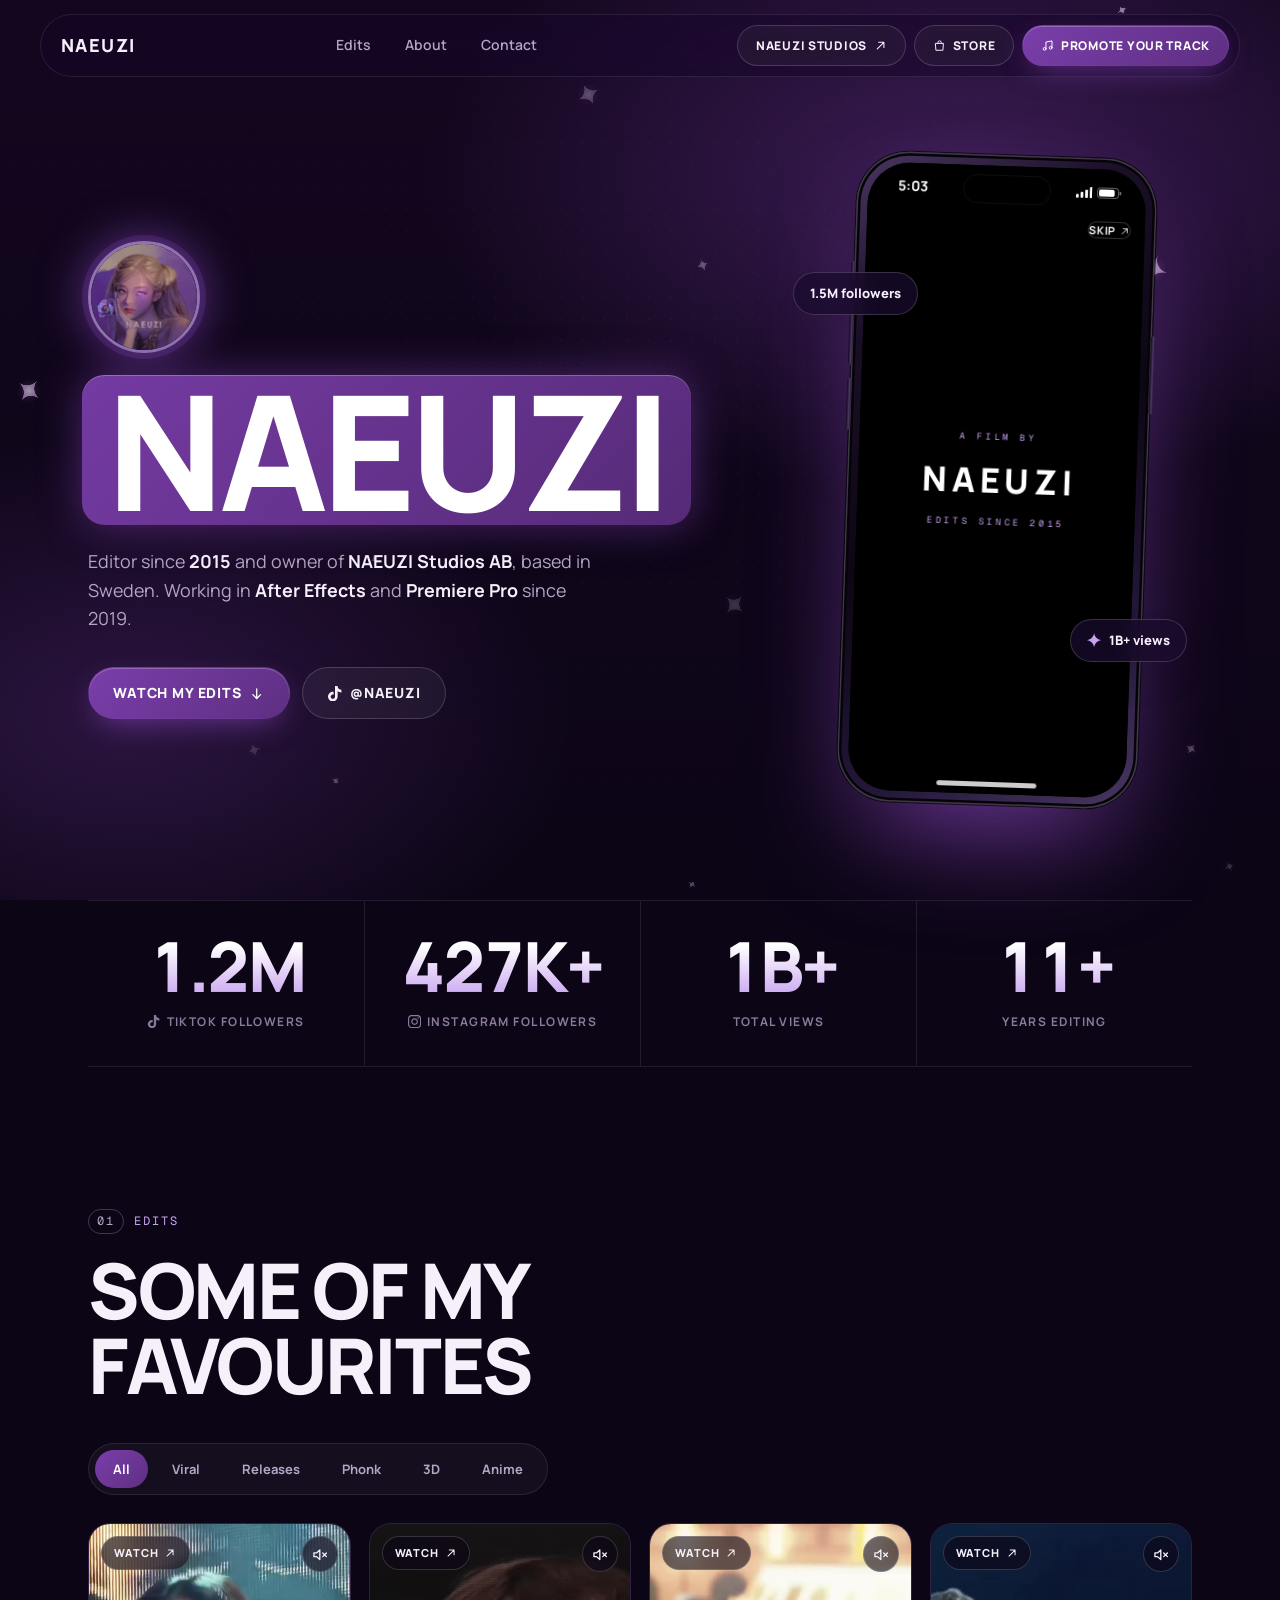
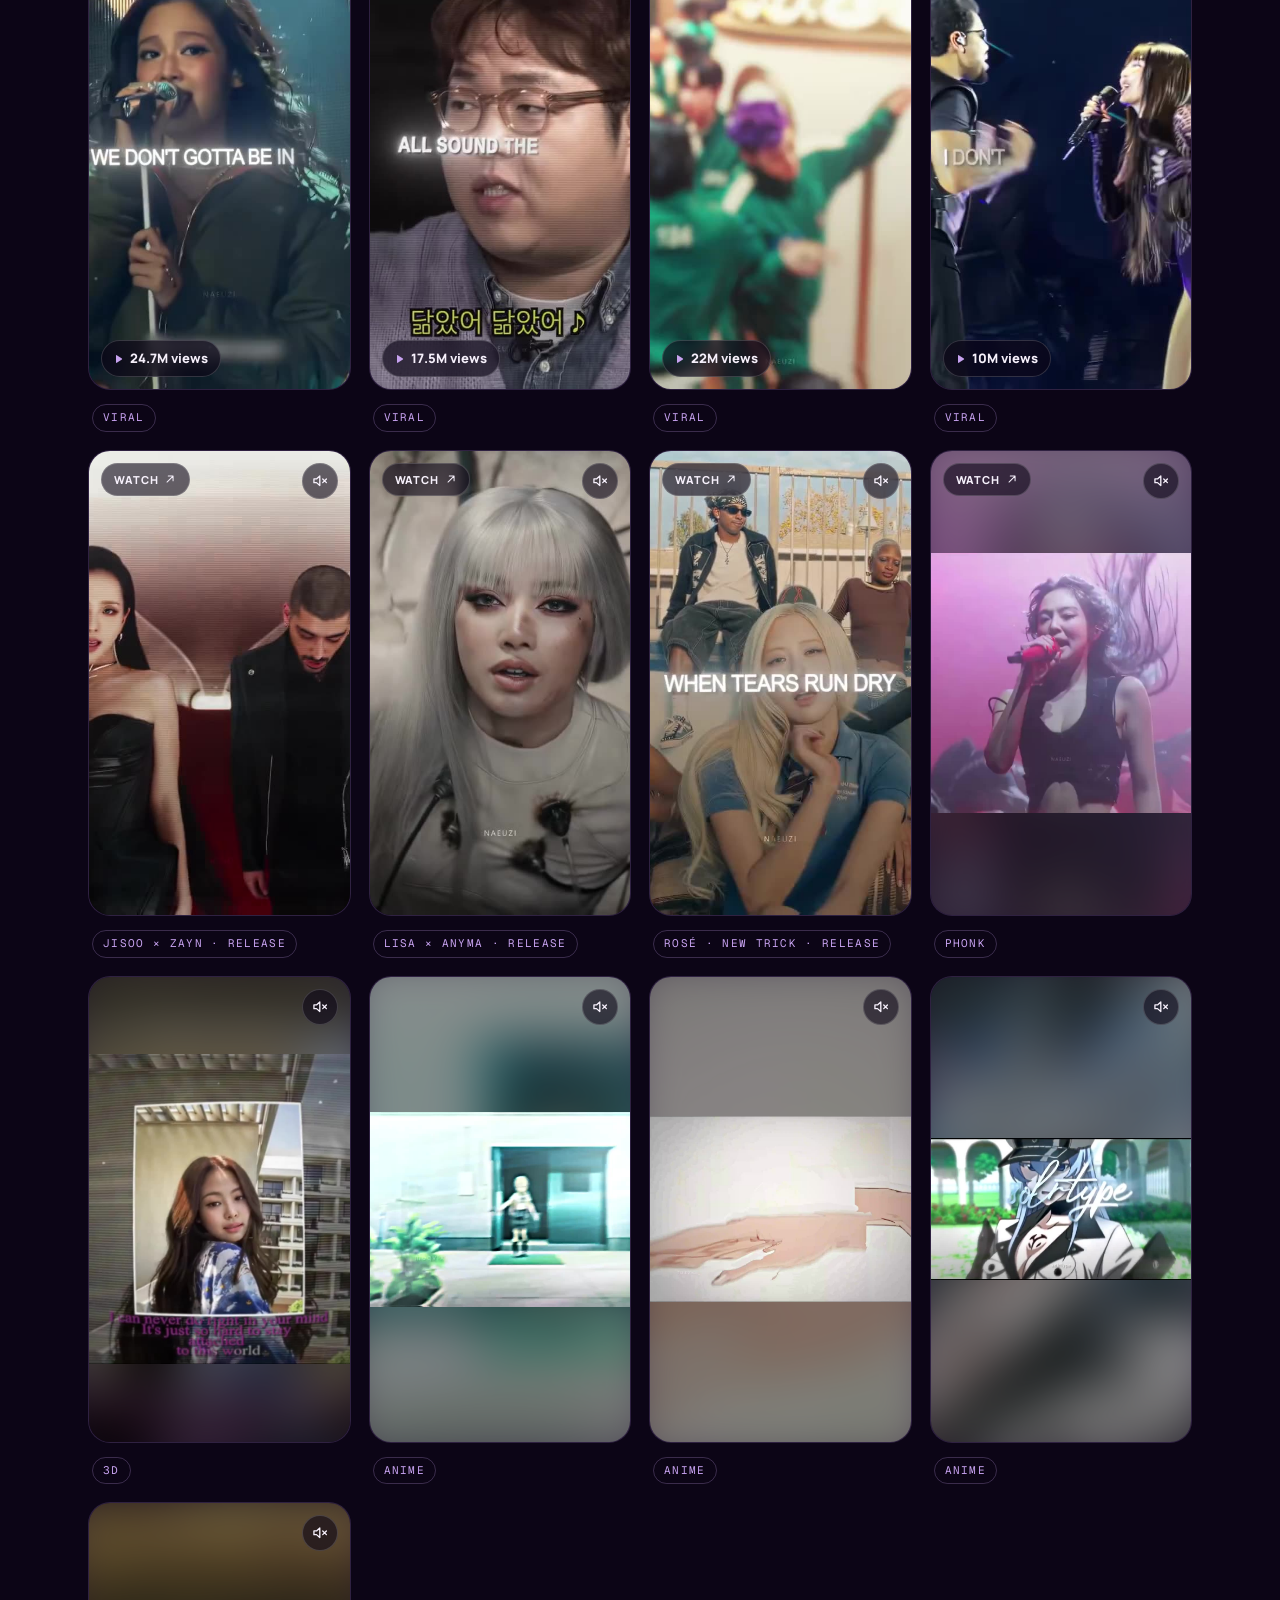
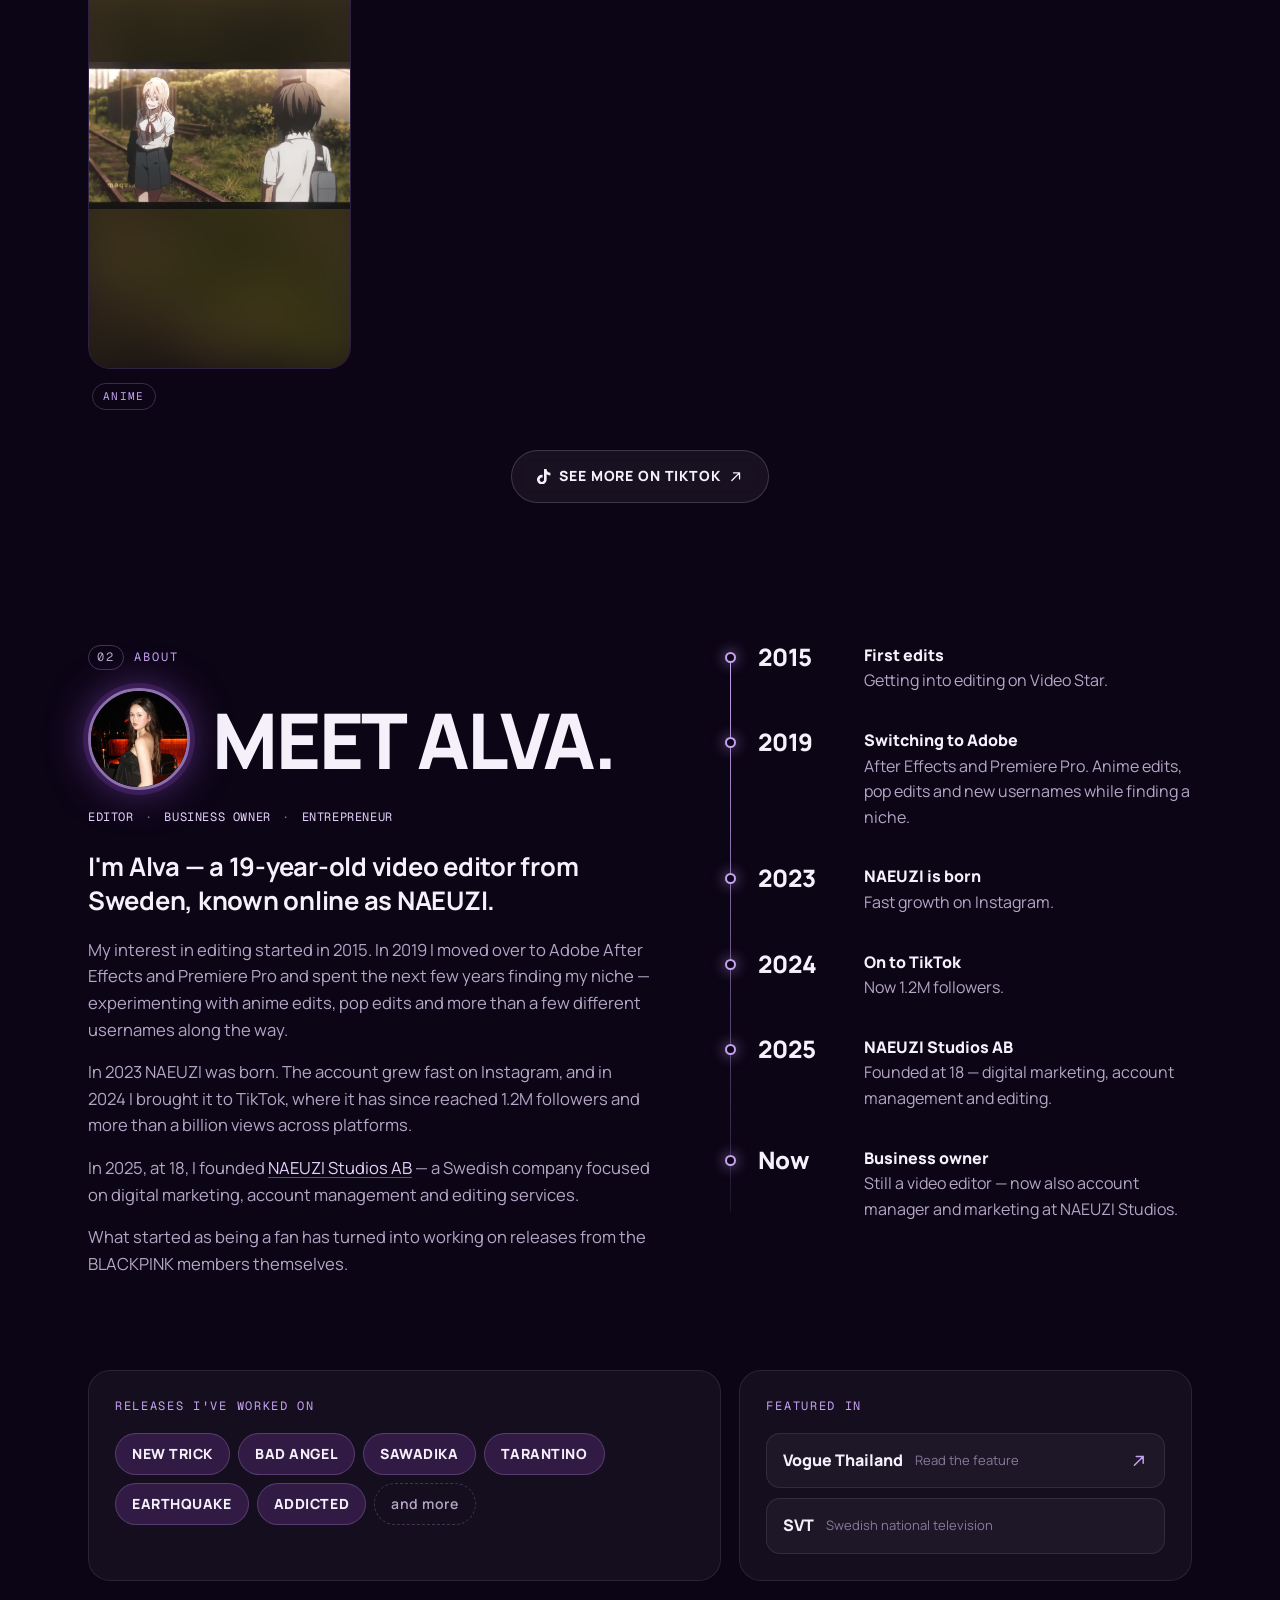
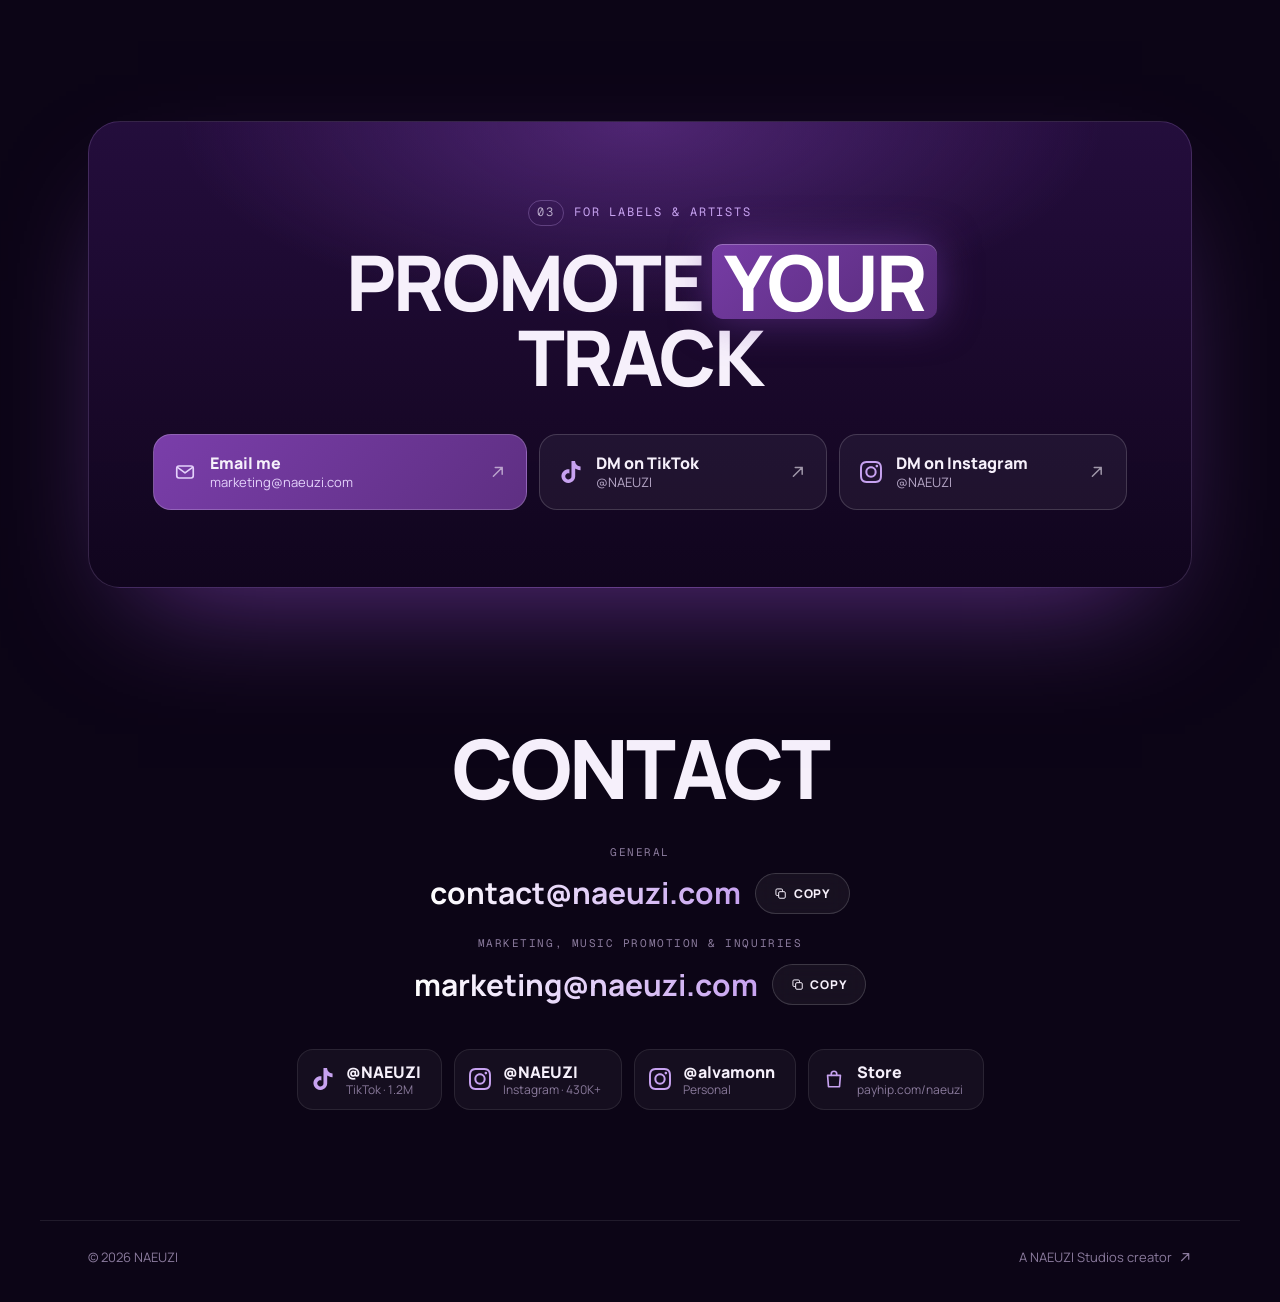
==== commit fc8ce227: "Update About roles to Editor, Business owner, Entrepreneur" ====
--- a/index.html
+++ b/index.html
@@ -280,7 +280,7 @@
           </a>
           <h2 class="section__title">Meet Alva.</h2>
         </div>
-        <p class="about__roles" data-reveal>Business owner <span>·</span> Account manager <span>·</span> Video editor <span>·</span> Marketing</p>
+        <p class="about__roles" data-reveal>Editor <span>·</span> Business owner <span>·</span> Entrepreneur</p>
         <p class="about__intro" data-reveal>I'm Alva — a 19-year-old video editor from Sweden, known online as NAEUZI.</p>
         <p class="section__lead" data-reveal>My interest in editing started in 2015. In 2019 I moved over to Adobe After Effects and Premiere Pro and spent the next few years finding my niche — experimenting with anime edits, pop edits and more than a few different usernames along the way.</p>
         <p class="section__lead" data-reveal>In 2023 NAEUZI was born. The account grew fast on Instagram, and in 2024 I brought it to TikTok, where it has since reached 1.2M followers and more than a billion views across platforms.</p>
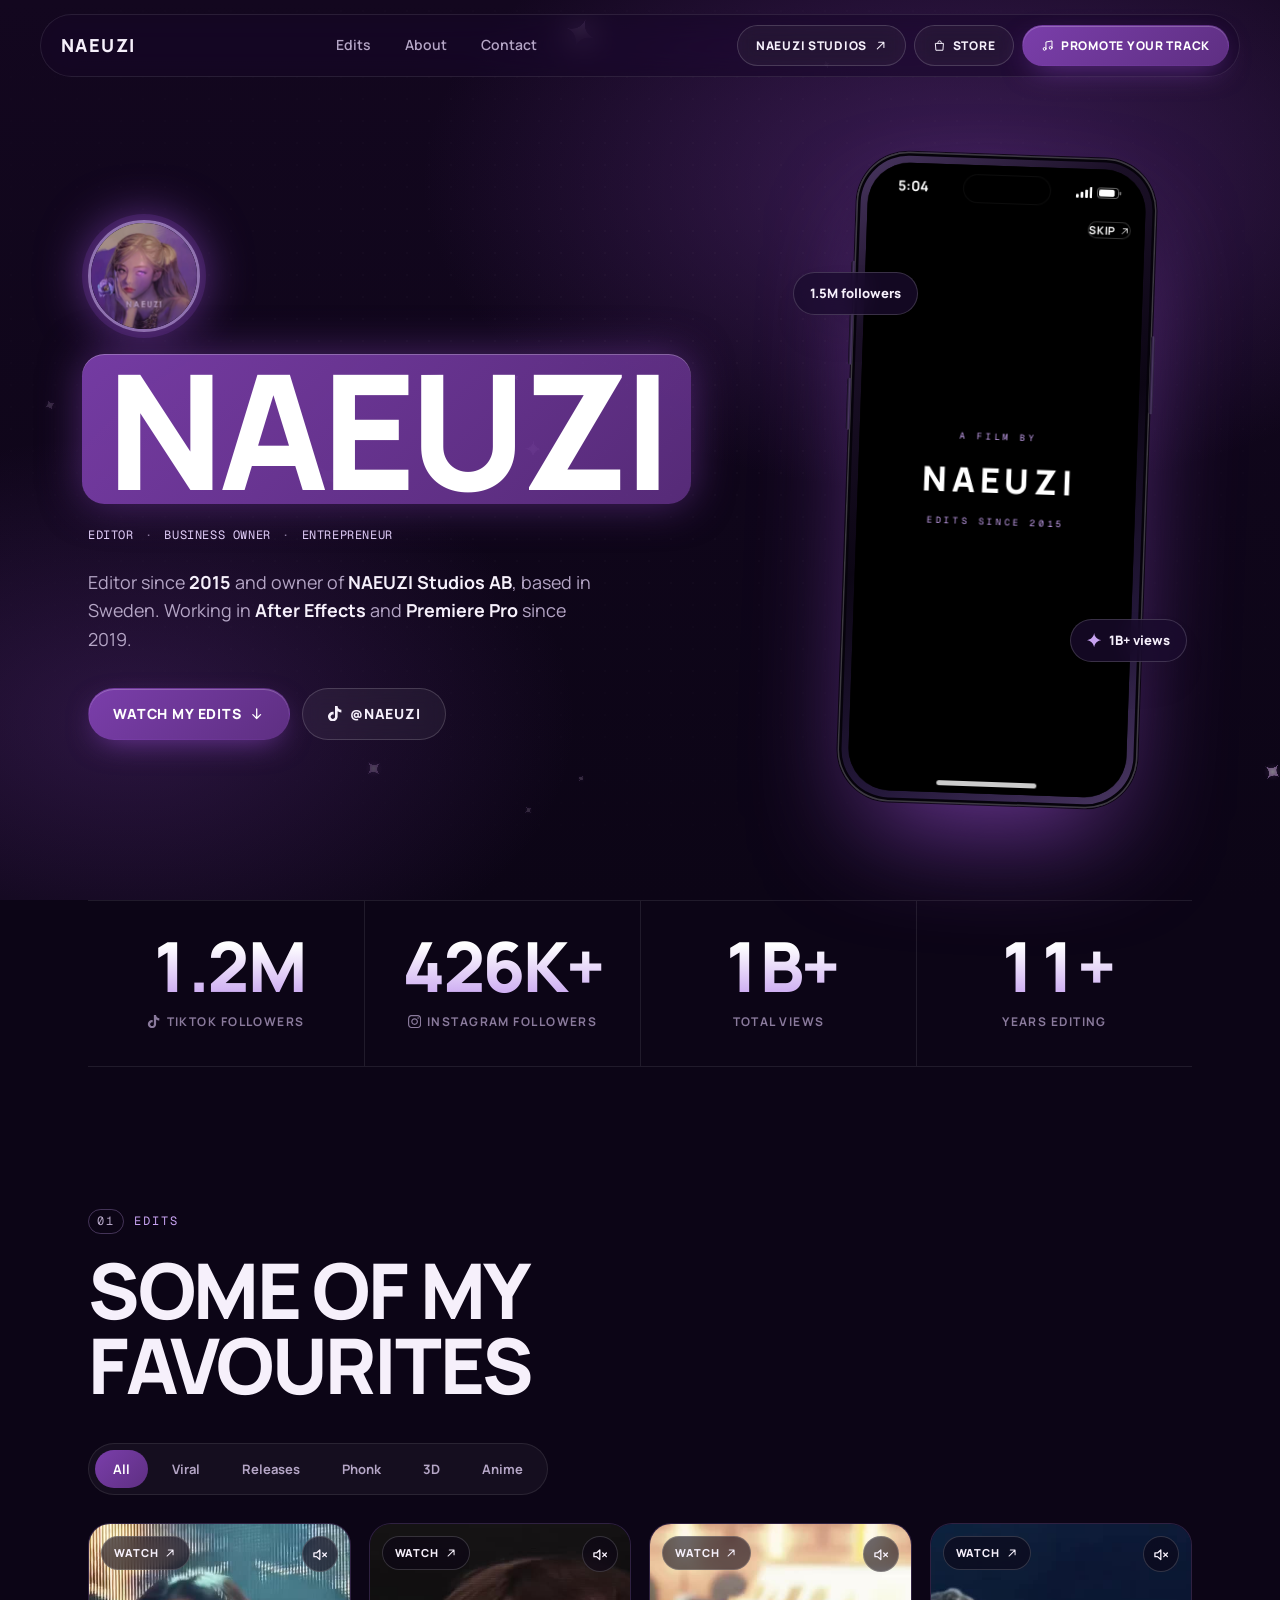
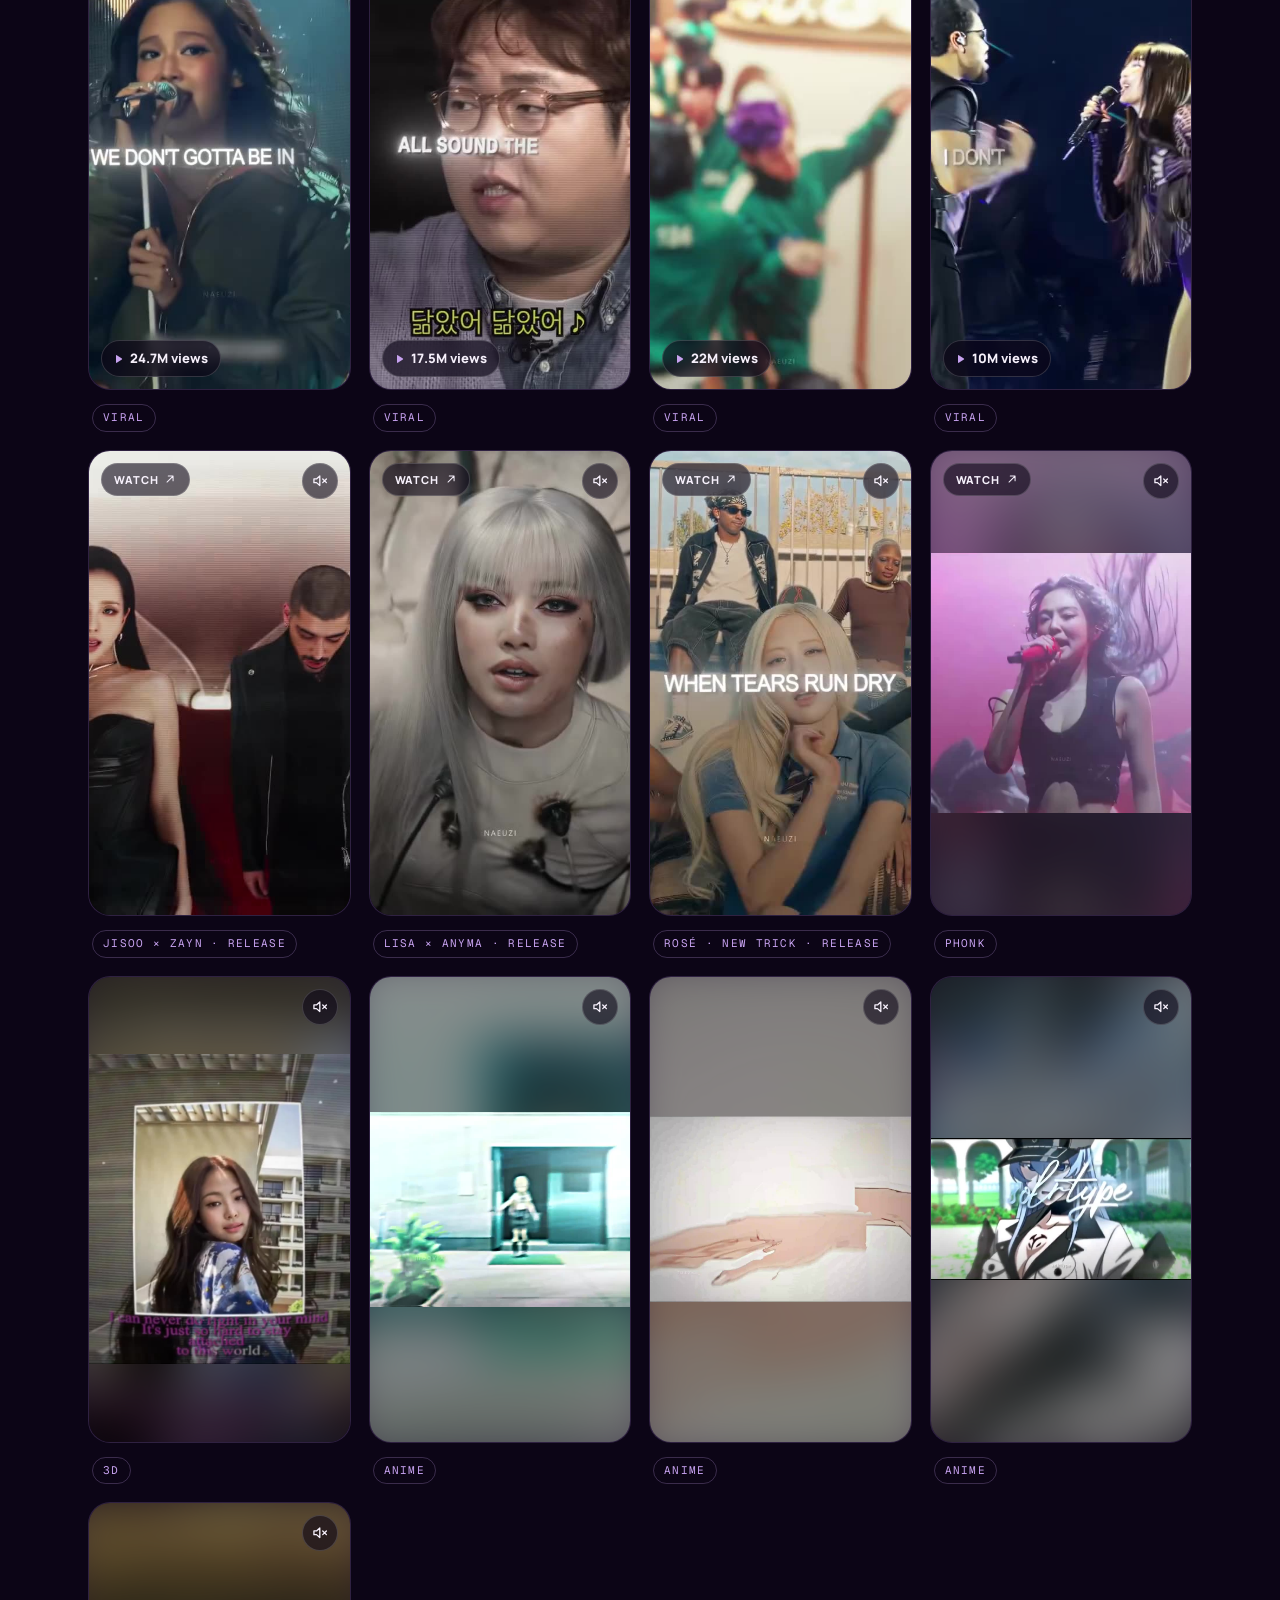
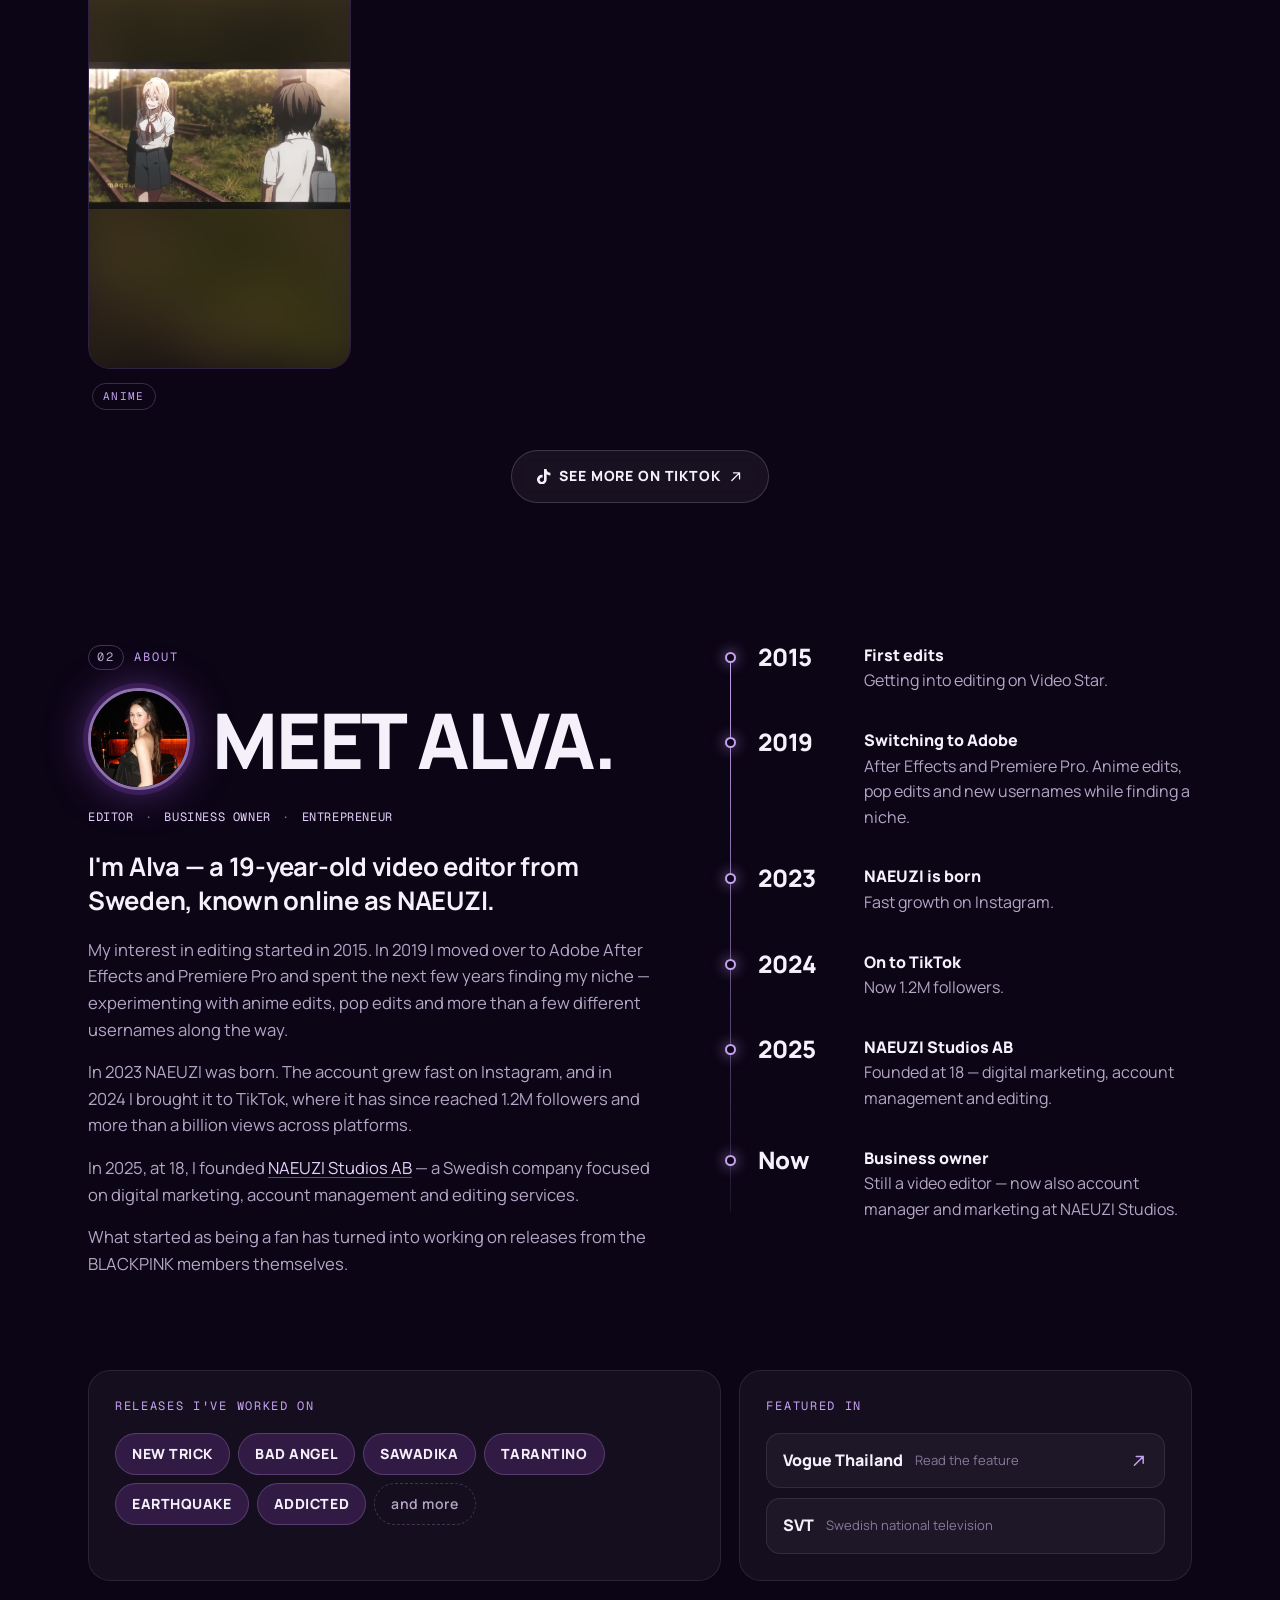
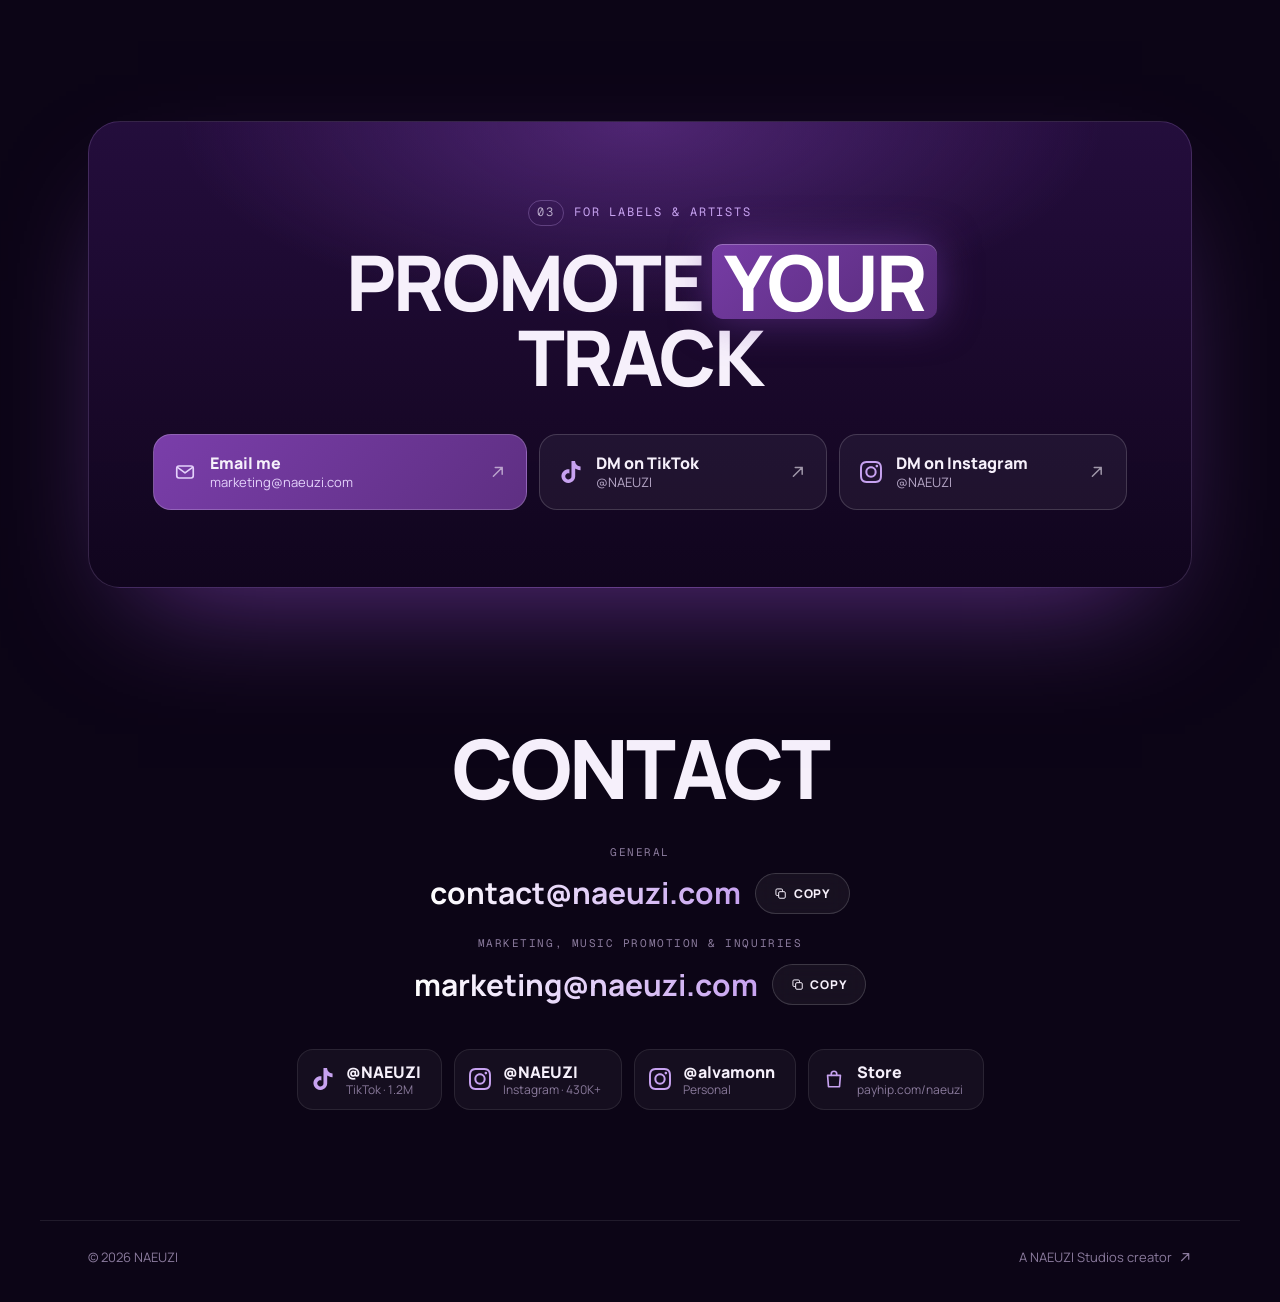
==== commit 58acb0e9: "Add roles line to top of page" ====
--- a/index.html
+++ b/index.html
@@ -83,7 +83,7 @@
         <h1 class="hero__title">
           <span class="line" data-reveal><span class="hl">NAEUZI</span></span>
         </h1>
-        <p class="hero__lead" data-reveal>Editor since <strong>2015</strong> and owner of <strong>NAEUZI Studios AB</strong>, based in Sweden. Working in <strong>After Effects</strong> and <strong>Premiere Pro</strong> since 2019.</p>
+        <p class="about__roles" data-reveal>Editor <span>·</span> Business owner <span>·</span> Entrepreneur</p> <p class="hero__lead" data-reveal>Editor since <strong>2015</strong> and owner of <strong>NAEUZI Studios AB</strong>, based in Sweden. Working in <strong>After Effects</strong> and <strong>Premiere Pro</strong> since 2019.</p>
         <div class="hero__actions" data-reveal>
           <a class="btn btn--primary" href="#work">Watch my edits <svg class="icon" aria-hidden="true"><use href="#i-down"/></svg></a>
           <a class="btn btn--ghost" href="https://www.tiktok.com/@naeuzi" target="_blank" rel="noopener"><svg class="icon" aria-hidden="true"><use href="#i-tiktok"/></svg>@NAEUZI</a>
